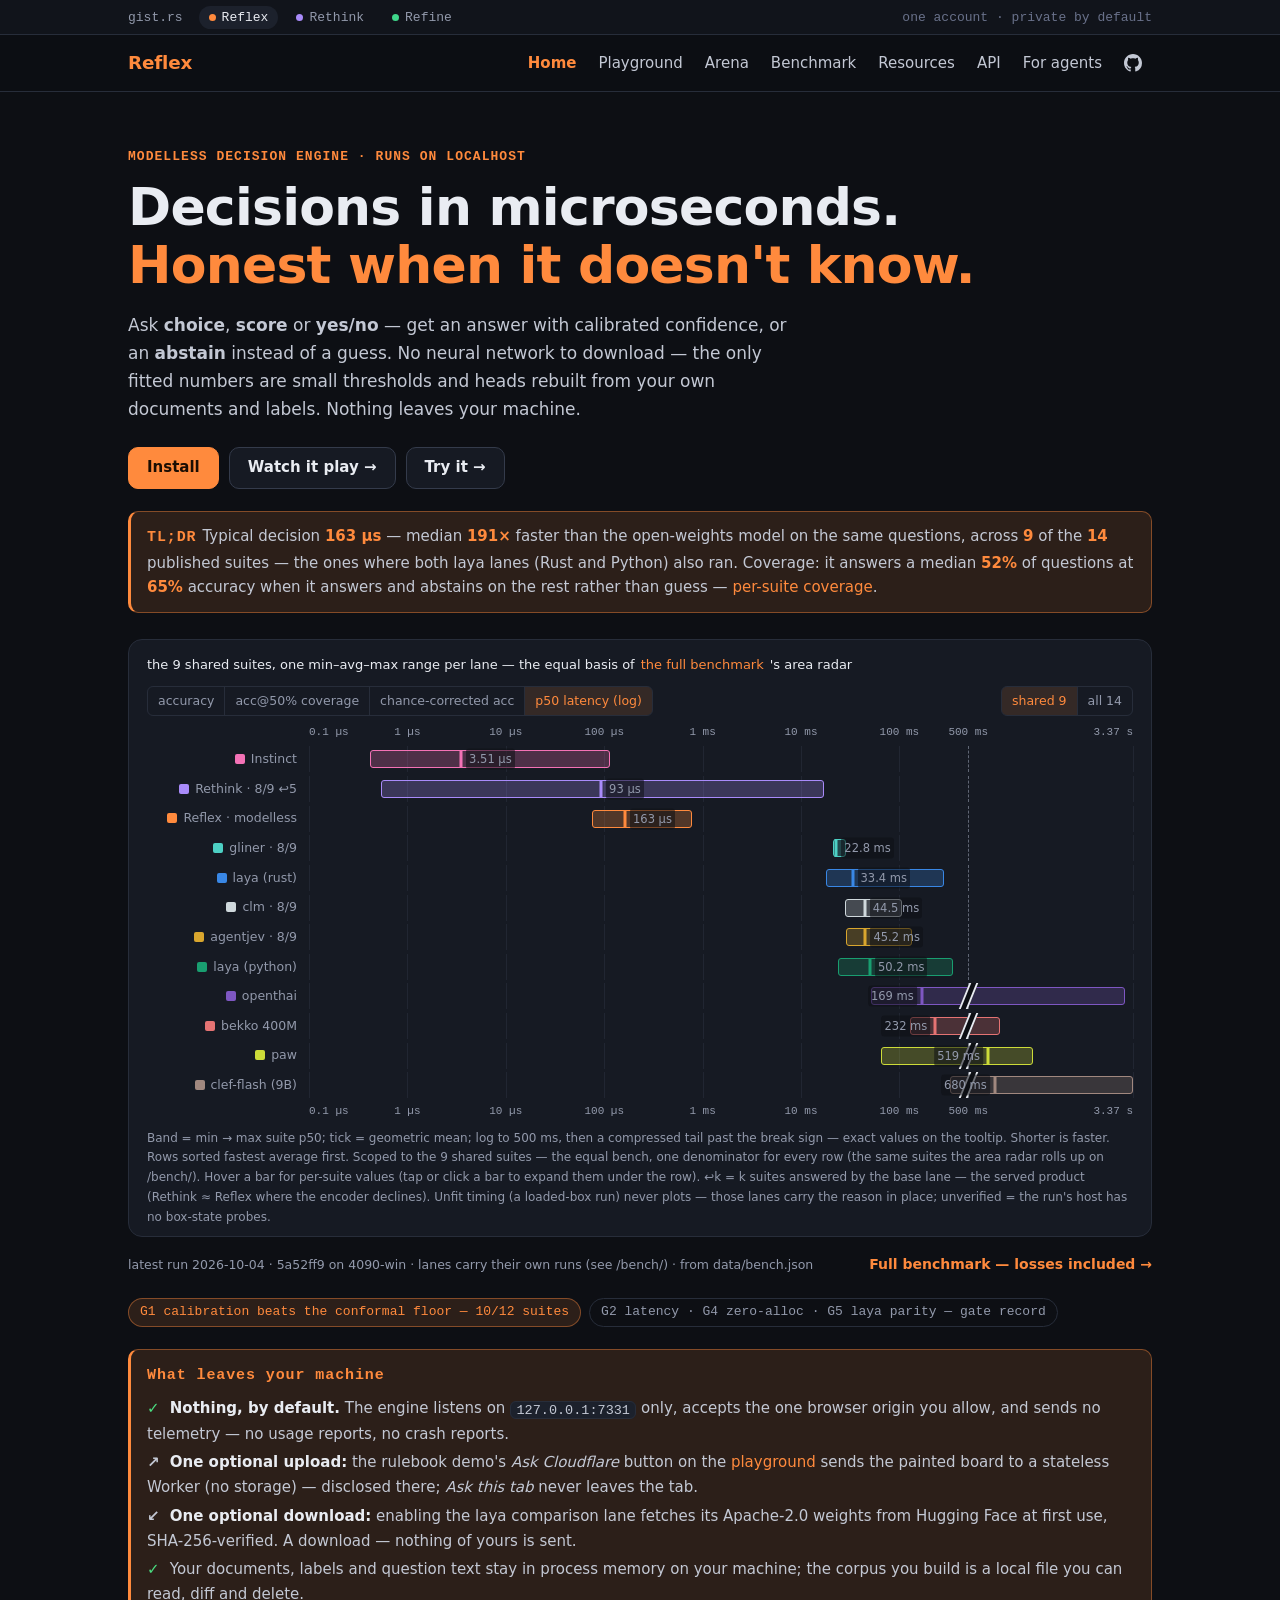
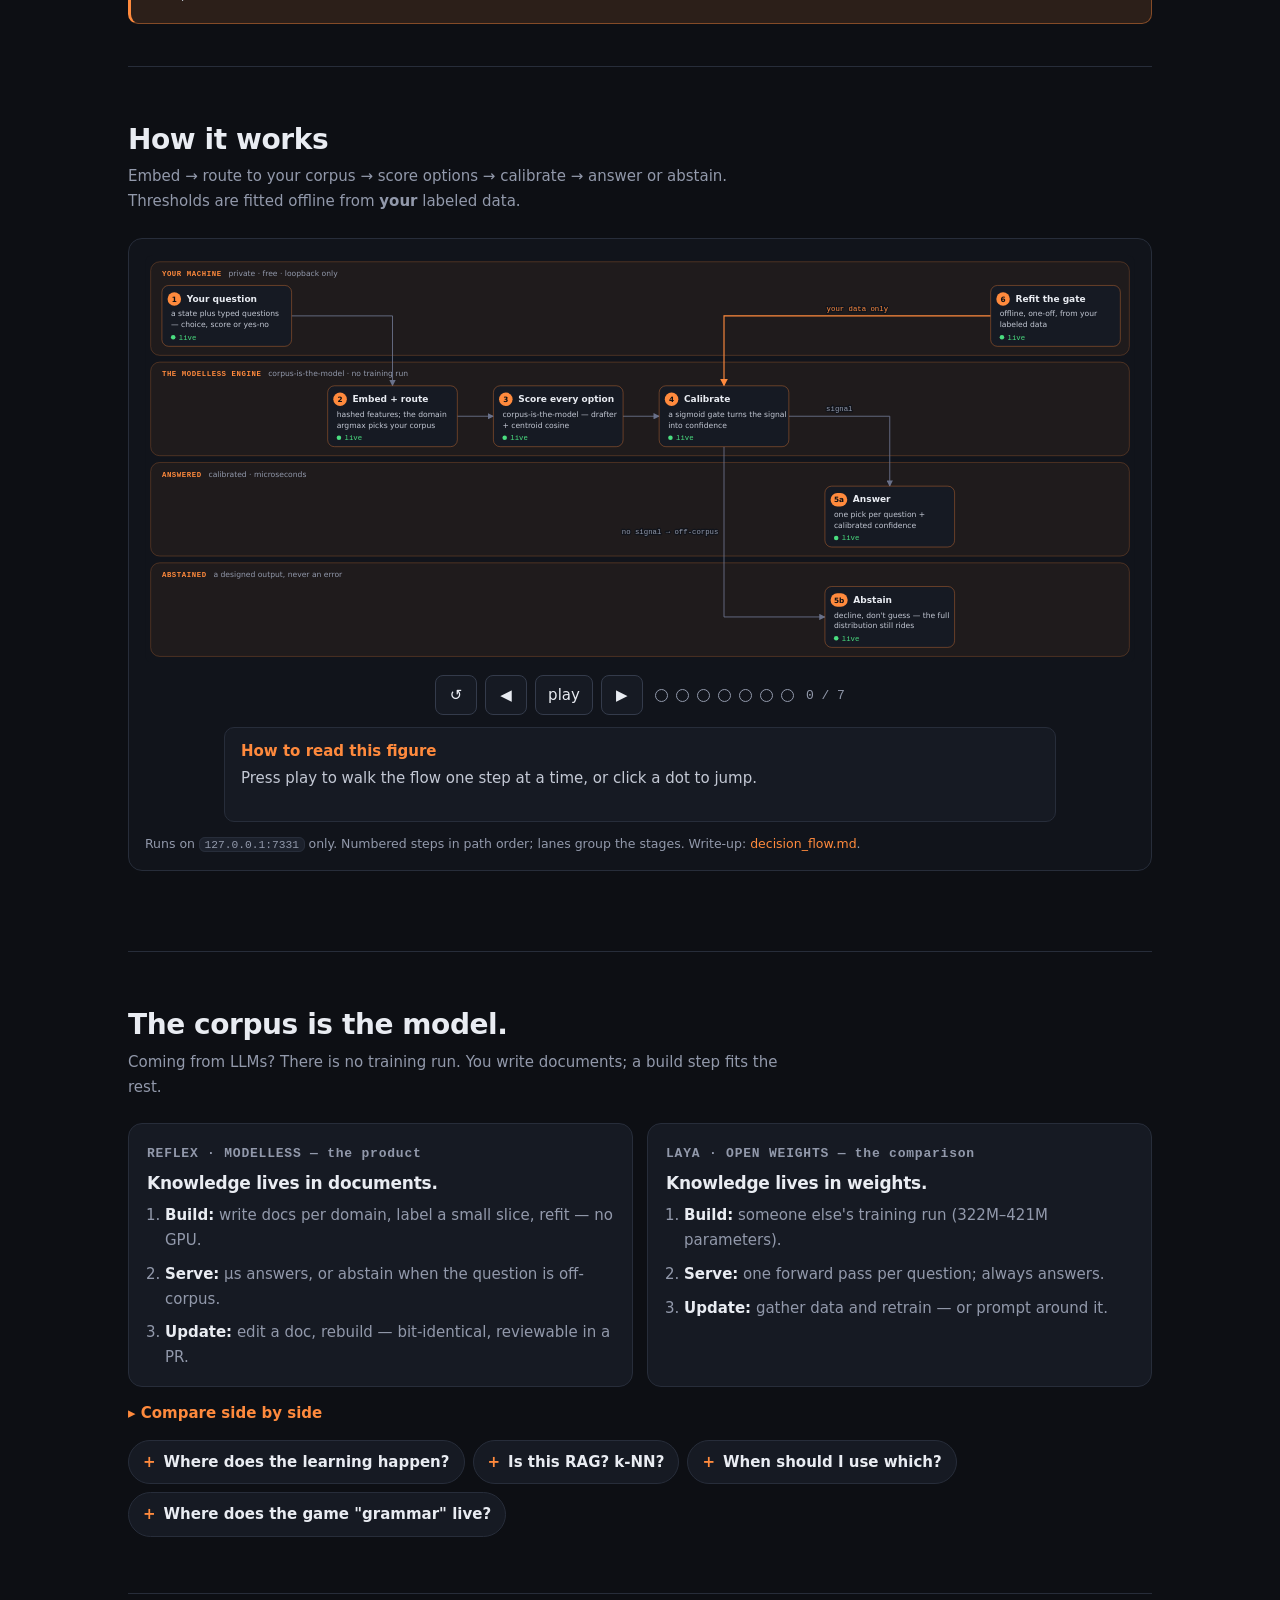
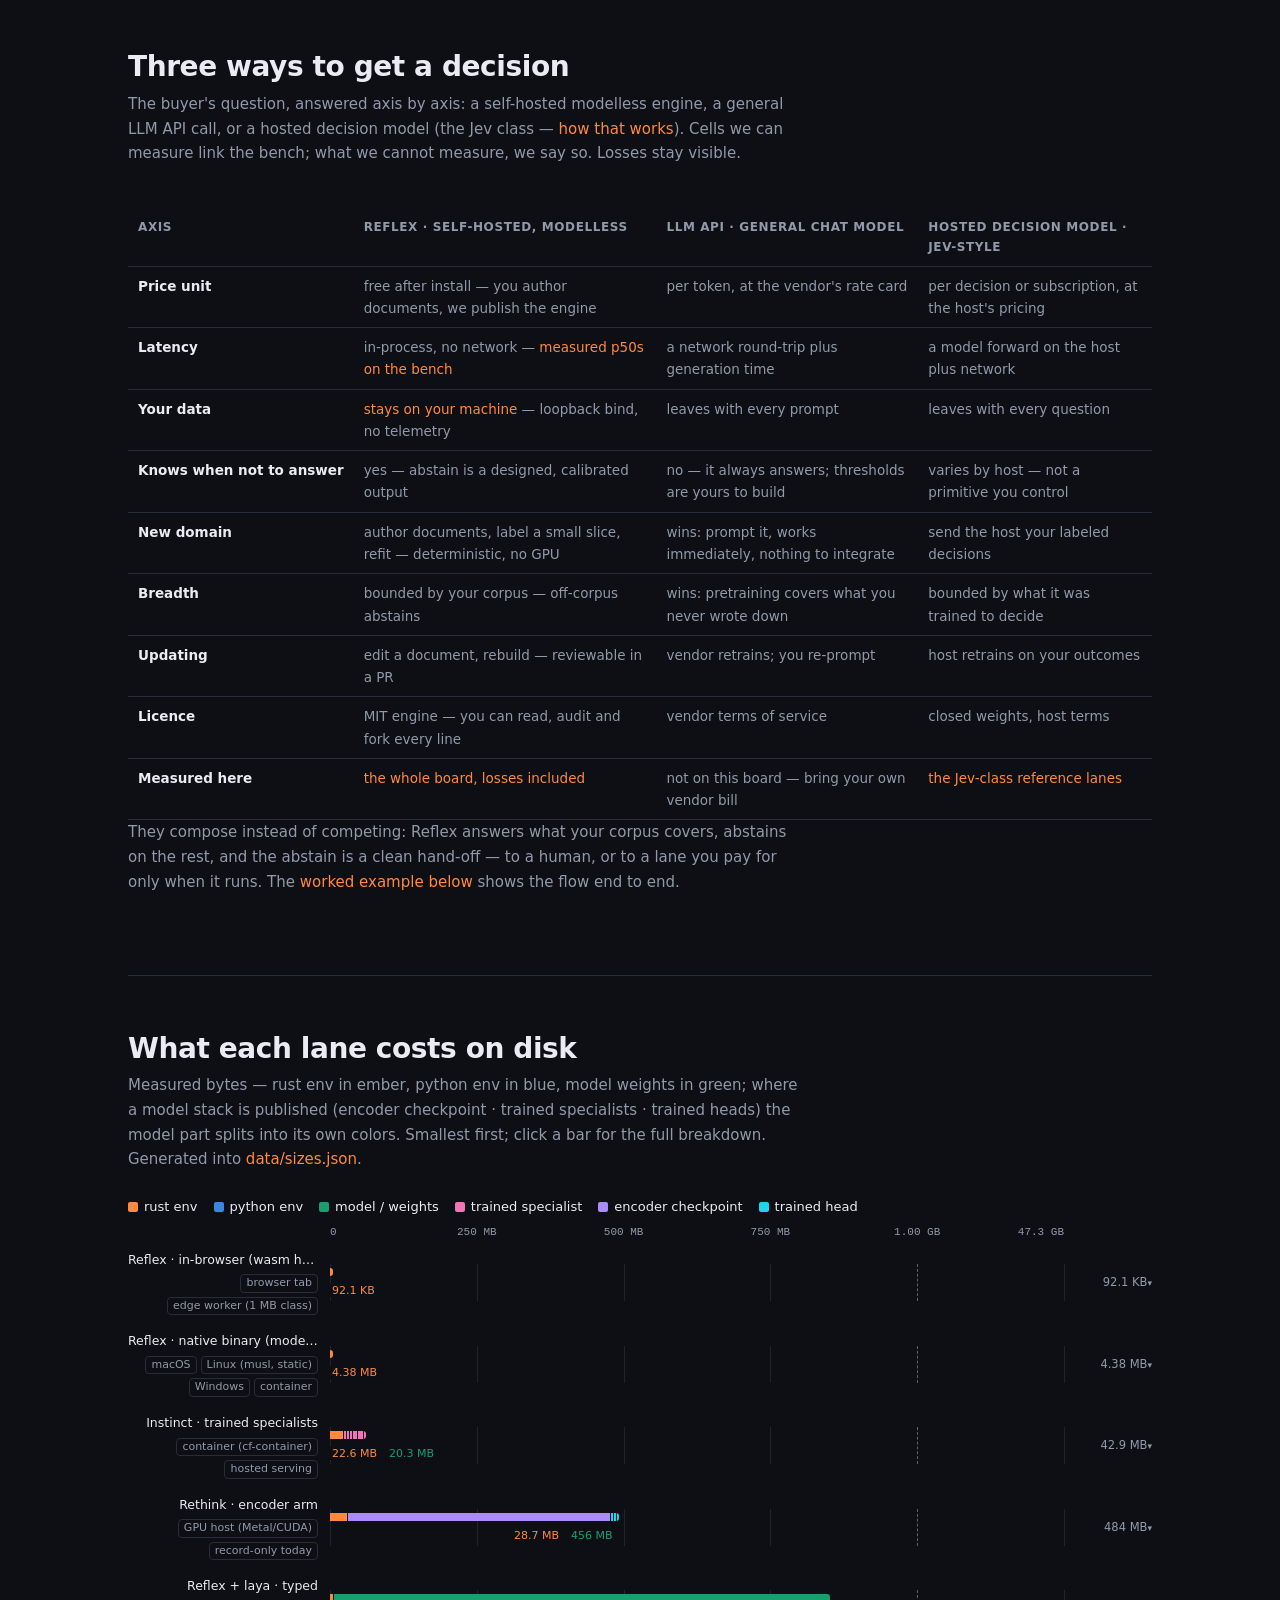
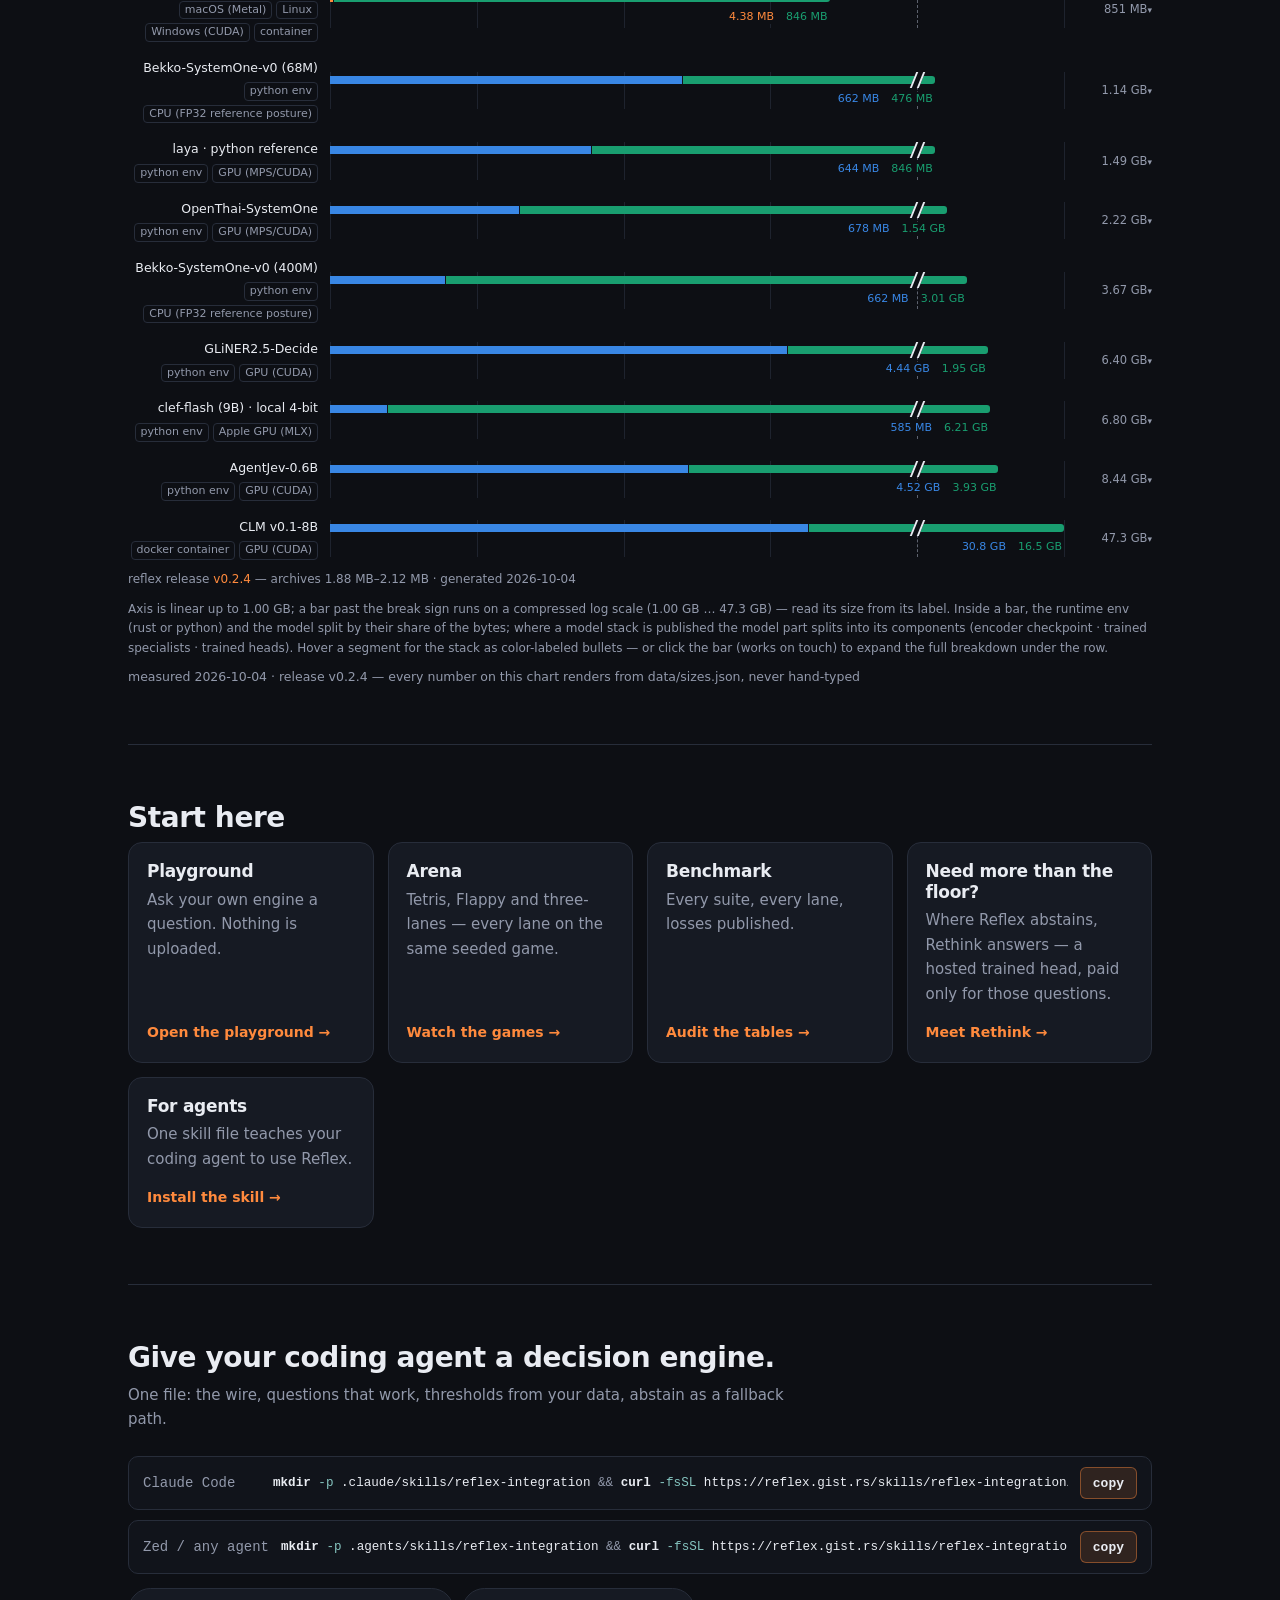
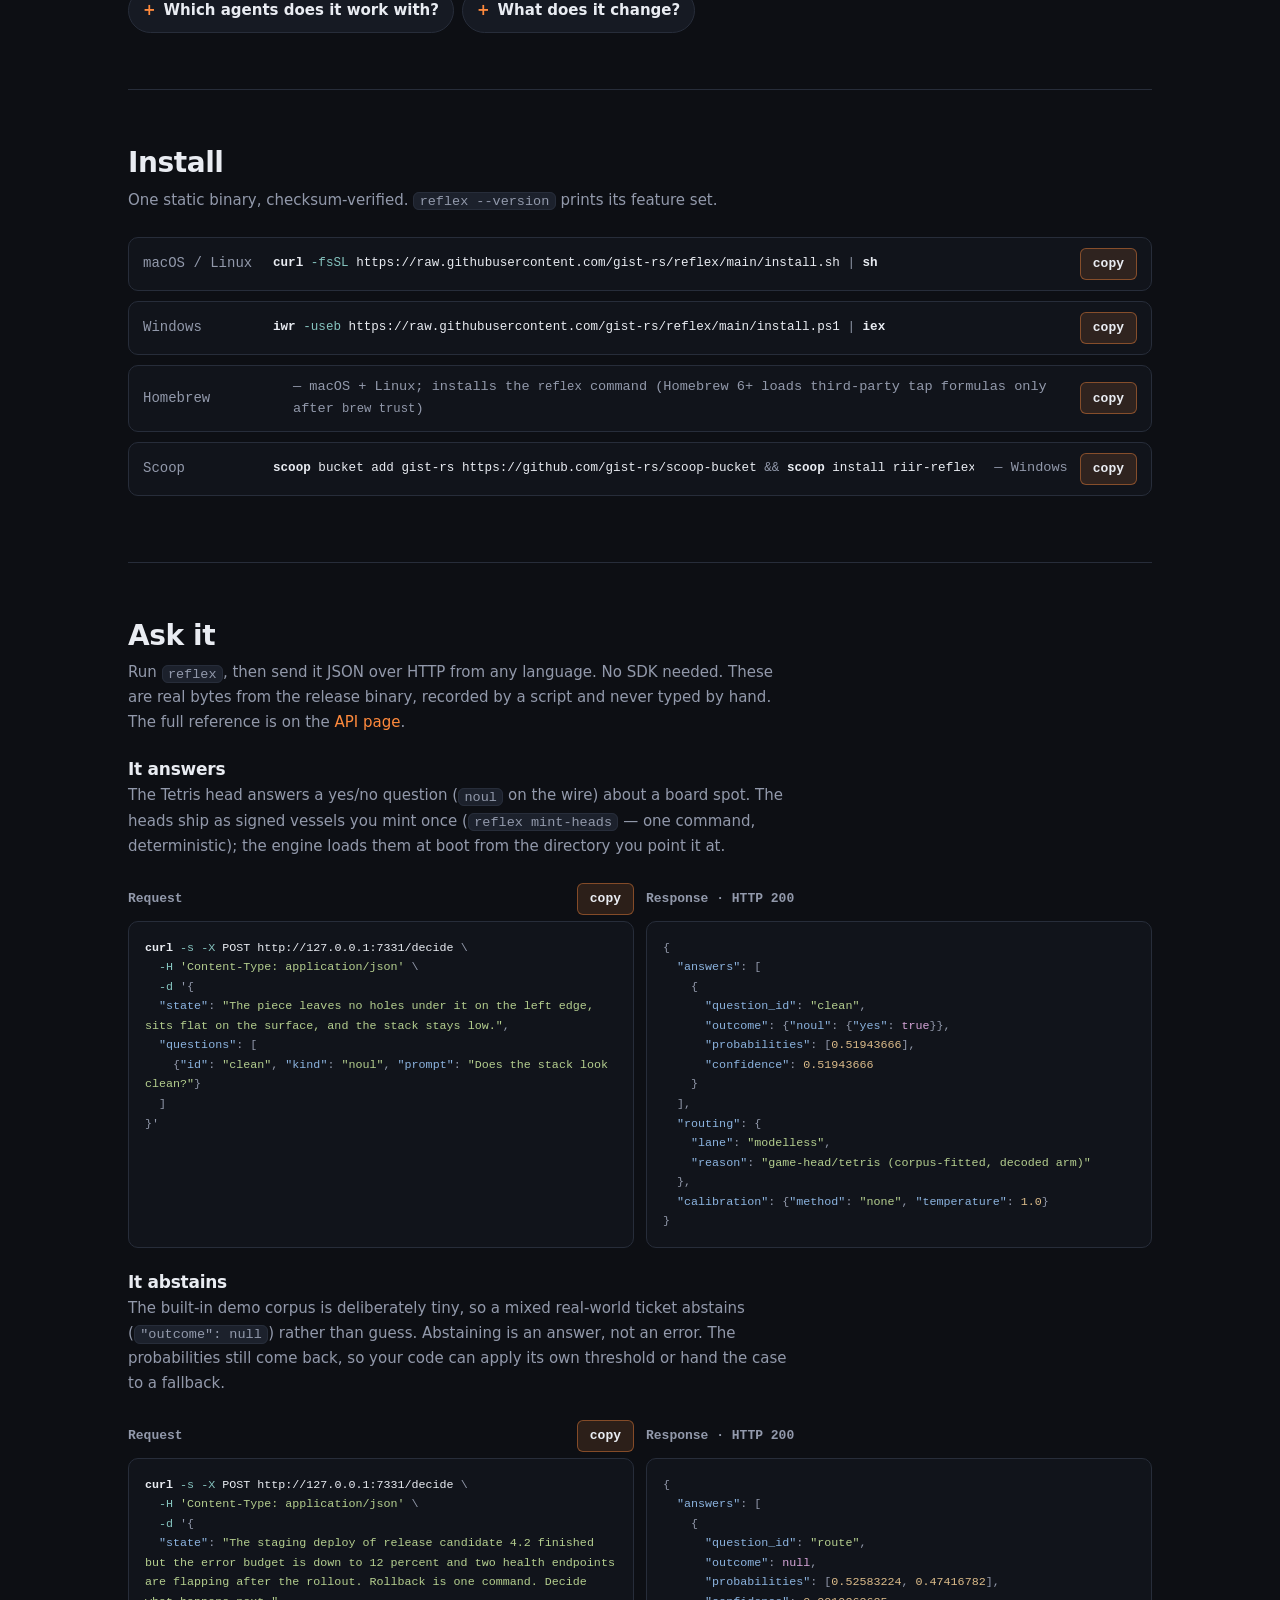
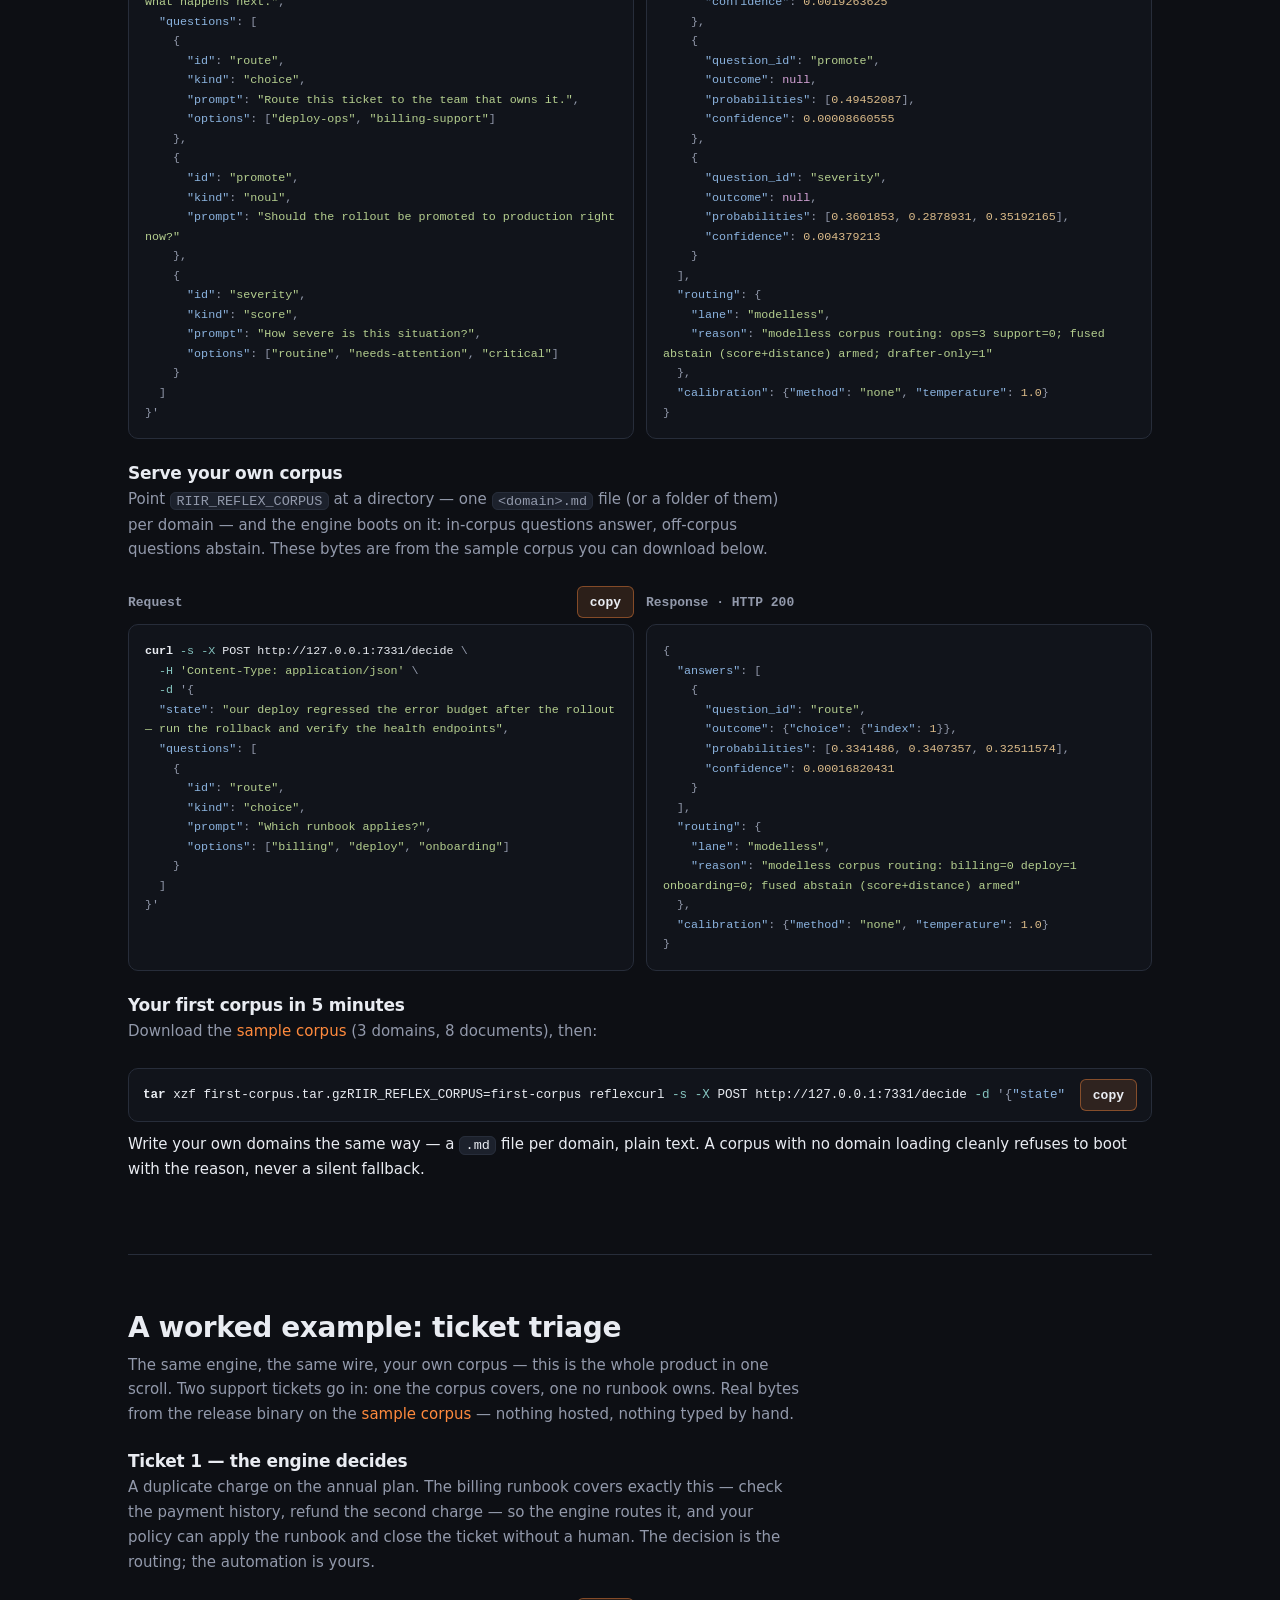
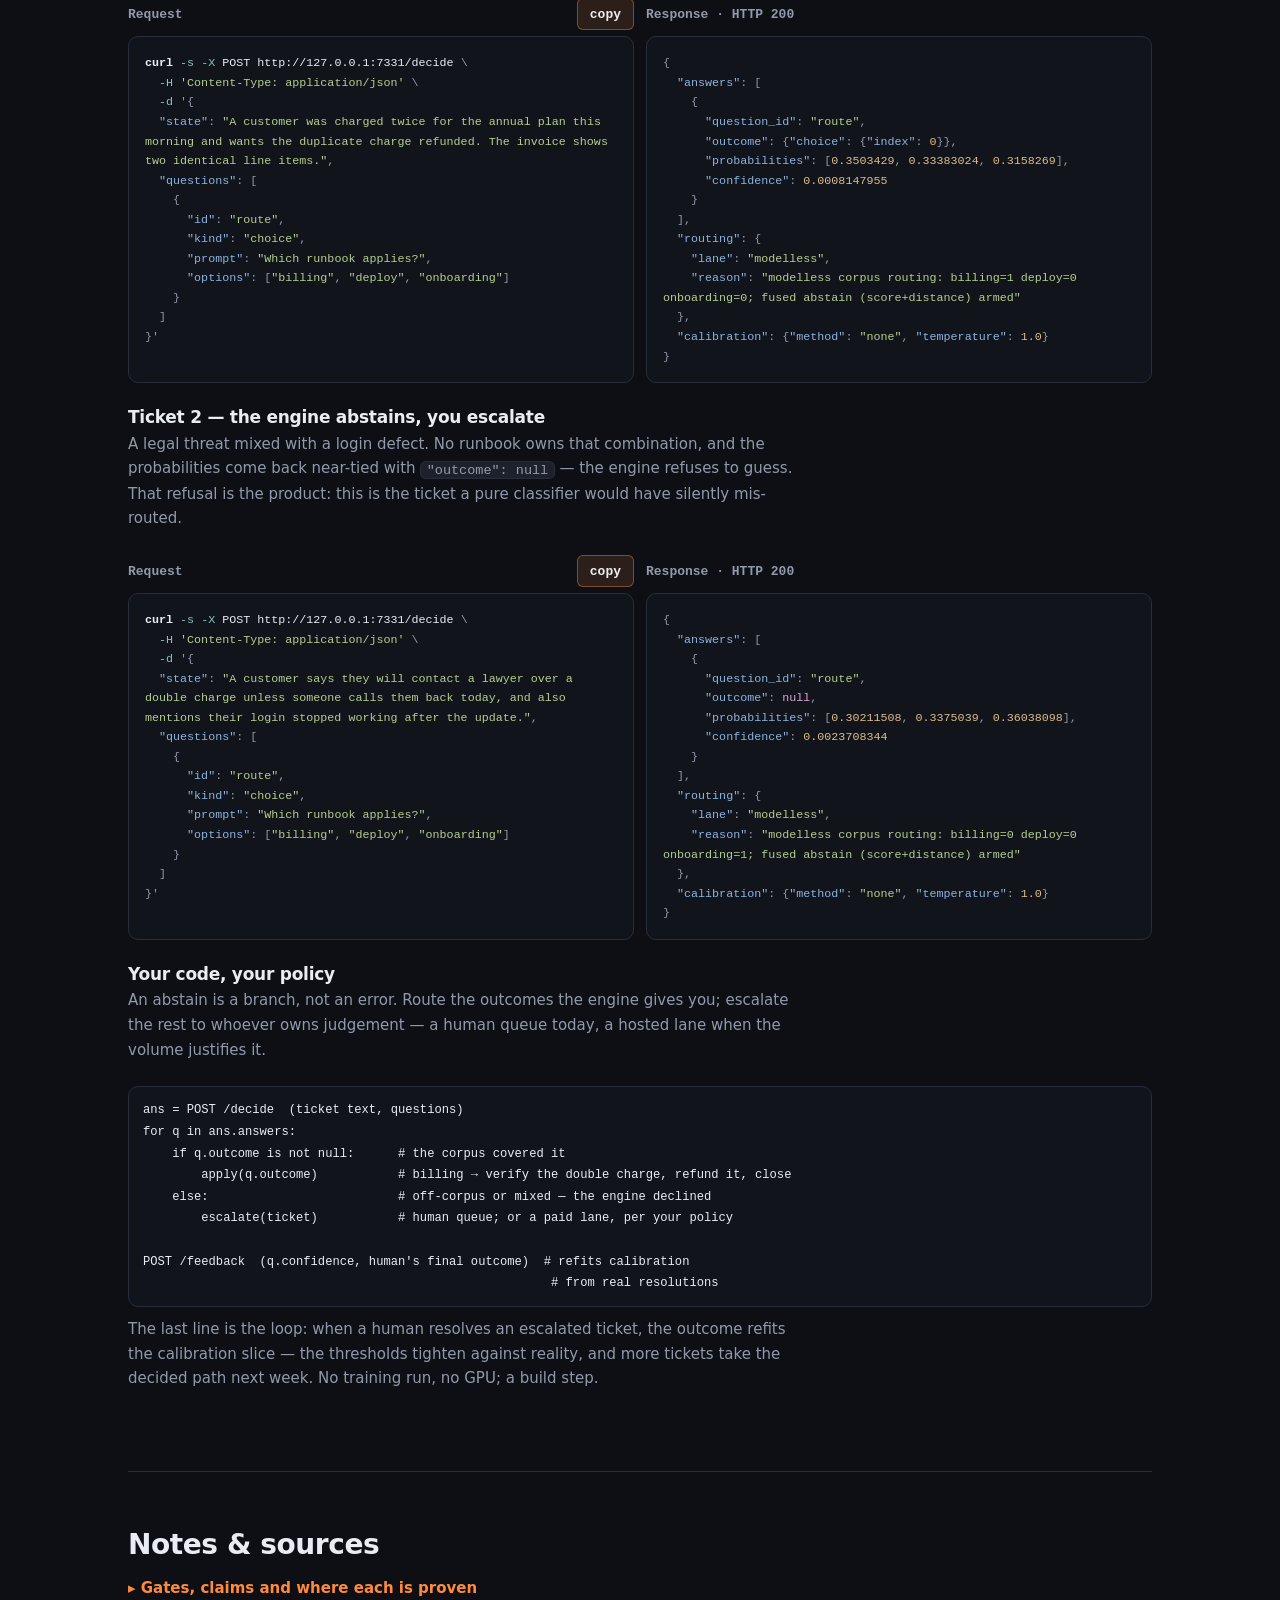
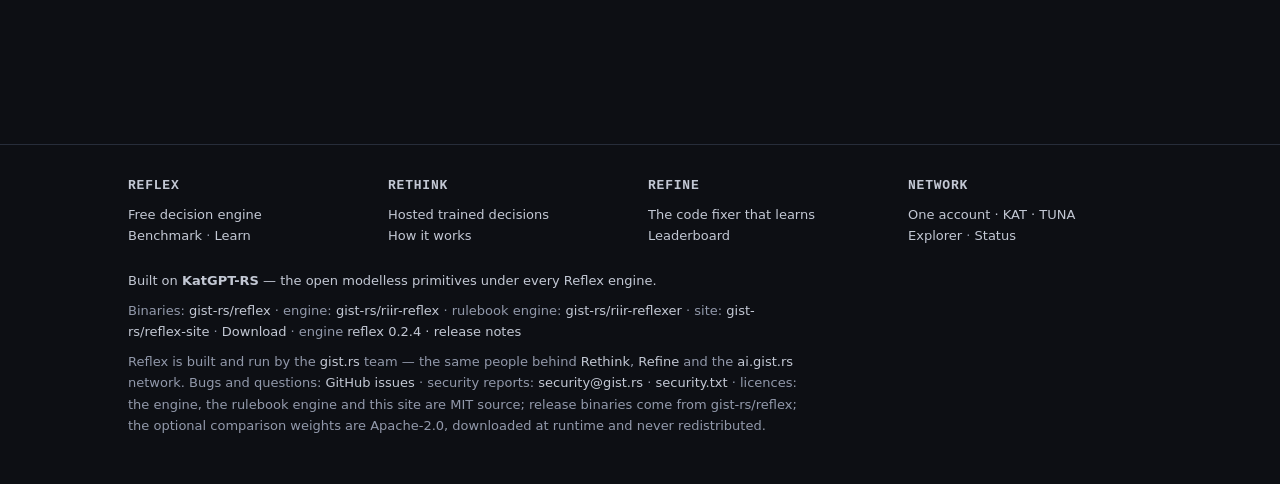
==== index.html @ 30bc16de "fix: drop the Network link from the family bar on every page (umbrella-only per design guide 3)" ====
<!doctype html>
<html lang="en" data-product="reflex">
<head>
  <meta charset="utf-8">
  <meta name="viewport" content="width=device-width, initial-scale=1">
  <title>Reflex — a modelless decision engine for your machine</title>
  <meta name="description" content="Typed decisions (choice / score / yes-no) in microseconds, with calibrated confidence and a real abstain. No neural network; thresholds fitted from your labeled data; nothing leaves your machine.">
  <link rel="stylesheet" href="/assets/family.css">
  <link rel="stylesheet" href="/assets/style.css">
</head>
<body>

<nav class="gf-bar" aria-label="gist.rs family"><div class="wrap">
  <a class="gf-home" href="https://ai.gist.rs/">gist.rs</a>
  <a class="gf-p gf-reflex"  href="https://reflex.gist.rs/" aria-current="page">Reflex</a>
  <a class="gf-p gf-rethink" href="https://rethink.gist.rs/">Rethink</a>
  <a class="gf-p gf-refine"  href="https://refine.gist.rs/">Refine</a>
  <span class="gf-tag">one account · private by default</span>
</div></nav>

<header class="site gf-head">
  <div class="wrap">
    <a class="gf-brand" href="/"><b>Reflex</b></a>
    <nav class="gf-nav" aria-label="Reflex">
      <a href="/" aria-current="page">Home</a>
      <a href="/playground/">Playground</a>
      <a href="/arena/">Arena</a>
      <a href="/bench/">Benchmark</a>
      <a href="/resources/">Resources</a>
      <a href="/docs/api/">API</a>
      <a href="/#skill">For agents</a>
      <a class="gh" href="https://github.com/gist-rs/riir-reflex" aria-label="Reflex on GitHub" title="github.com/gist-rs/riir-reflex"><svg viewBox="0 0 16 16" width="18" height="18" fill="currentColor" aria-hidden="true" focusable="false"><path d="M8 0C3.58 0 0 3.58 0 8c0 3.54 2.29 6.53 5.47 7.59.4.07.55-.17.55-.38 0-.19-.01-.82-.01-1.49-2.01.37-2.53-.49-2.69-.94-.09-.23-.48-.94-.82-1.13-.28-.15-.68-.52-.01-.53.63-.01 1.08.58 1.23.82.72 1.21 1.87.87 2.33.66.07-.52.28-.87.51-1.07-1.78-.2-3.64-.89-3.64-3.95 0-.87.31-1.59.82-2.15-.08-.2-.36-1.02.08-2.12 0 0 .67-.21 2.2.82.64-.18 1.32-.27 2-.27s1.36.09 2 .27c1.53-1.04 2.2-.82 2.2-.82.44 1.1.16 1.92.08 2.12.51.56.82 1.27.82 2.15 0 3.07-1.87 3.75-3.65 3.95.29.25.54.73.54 1.48 0 1.07-.01 1.93-.01 2.2 0 .21.15.46.55.38A8.01 8.01 0 0 0 16 8c0-4.42-3.58-8-8-8z"/></svg></a>
    </nav>
  </div>
</header>

<div class="wrap">

  <div class="hero">
    <p class="kicker">Modelless decision engine · runs on localhost</p>
    <h1>Decisions in microseconds.<br><em>Honest when it doesn't know.</em></h1>
    <p class="lead">
      Ask <strong>choice</strong>, <strong>score</strong> or <strong>yes/no</strong> — get an answer with
      calibrated confidence, or an <strong>abstain</strong> instead of a guess. No neural network to download — the only
      fitted numbers are small thresholds and heads rebuilt from your own documents and labels. Nothing leaves your machine.
    </p>

    <div class="cta-row">
      <a class="btn primary" href="#install">Install</a>
      <a class="btn" href="/arena/">Watch it play →</a>
      <a class="btn" href="/playground/">Try it →</a>
    </div>

    <div class="tldr" id="tldr">
      <b>TL;DR</b><span class="tldr-body" id="tldr-body">loading the measured numbers from <a href="/data/bench.json">data/bench.json</a>…</span>
    </div>

    <div id="bench-summary" aria-label="every published suite, averaged per lane">
      <p class="sub" style="margin:4px 0 8px">loading the averaged numbers from <code>data/bench.json</code>…</p>
    </div>
    <div class="after-chart">
      <p class="prov" id="home-prov" hidden></p>
      <a href="/bench/">Full benchmark — losses included →</a>
    </div>
    <div class="badges" id="gate-badges">
      <a class="badge" id="g1-badge" href="/bench/" hidden></a>
      <a class="badge muted" href="#notes">G2 latency · G4 zero-alloc · G5 laya parity — gate record</a>
    </div>

    <div class="tldr" id="privacy">
      <b>What leaves your machine</b>
      <ul>
        <li class="ok"><i>✓</i> <b>Nothing, by default.</b> The engine listens on <code>127.0.0.1:7331</code> only,
          accepts the one browser origin you allow, and sends no telemetry — no usage reports, no crash reports.</li>
        <li><i>↗</i> <b>One optional upload:</b> the rulebook demo's <em>Ask Cloudflare</em> button on the
          <a href="/playground/">playground</a> sends the painted board to a stateless Worker (no storage) —
          disclosed there; <em>Ask this tab</em> never leaves the tab.</li>
        <li><i>↙</i> <b>One optional download:</b> enabling the laya comparison lane fetches its Apache-2.0 weights
          from Hugging Face at first use, SHA-256-verified. A download — nothing of yours is sent.</li>
        <li class="ok"><i>✓</i> Your documents, labels and question text stay in process memory on your machine;
          the corpus you build is a local file you can read, diff and delete.</li>
      </ul>
    </div>
  </div>

  <section id="flow">
    <h2><a class="hlink" href="#flow">How it works</a></h2>
    <p class="sub">Embed → route to your corpus → score options → calibrate → answer or abstain.
      Thresholds are fitted offline from <strong>your</strong> labeled data.</p>
    <figure class="figure scrolls" data-walk="/assets/decision_flow.svg">
      <picture>
        <source media="(max-width: 720px)" srcset="/assets/decision_flow_m.svg" type="image/svg+xml" width="340" height="1064">
        <img style="--minw:1043px" src="/assets/decision_flow.svg" width="1756" height="724"
          alt="The Reflex decision flow, numbered along the path in four lanes. 1 your question — a state plus typed questions (choice, score or yes-no) on your machine. 2 embed and route: hashed features, the domain argmax picks your corpus. 3 score every option — corpus-is-the-model. 4 calibrate: a sigmoid gate turns the signal into confidence. If there is signal, 5a answers with one pick per question plus calibrated confidence; if not, 5b abstains — declines rather than guesses, the full distribution still riding. 6 loops back to the calibrator: thresholds refitted offline, one-off, from your own labeled data."
          loading="lazy">
      </picture>
      <figcaption>Runs on <code>127.0.0.1:7331</code> only. Numbered steps in path order;
        lanes group the stages. Write-up:
        <a href="https://github.com/gist-rs/riir-reflex/blob/HEAD/.docs/03_decision_flow/decision_flow.md">decision_flow.md</a>.</figcaption>
    </figure>
    <!-- gfflow:walk decision_flow.svg -->
<details class="gf-walk-static" data-walk-static="decision_flow.svg"><summary>Step by step: what goes in and what comes out</summary>
<ol class="gf-walk-list">
<li><p class="gf-walk-h"><b>1 · You ask</b></p><p>Your app sends a state plus typed questions over loopback — choice, score or yes-no. Nothing leaves your machine.</p><p class="gf-walk-io">IN · POST /decide</p><pre class="gf-code">{
  &quot;state&quot;: &quot;The piece leaves no holes under it on the left edge, sits flat on the surface, and the stack stays low.&quot;,
  &quot;questions&quot;: [
    {
      &quot;id&quot;: &quot;clean&quot;,
      &quot;kind&quot;: &quot;noul&quot;,
      &quot;prompt&quot;: &quot;Does the stack look clean?&quot;
    }
  ]
}</pre><p class="gf-walk-from">captured from the reflex 0.2.4 release binary, 2026-10-03 · POST /decide (answered request)</p></li>
<li><p class="gf-walk-h"><b>2 · Embed and route</b></p><p>The state is hashed into features and the domain argmax picks your corpus — the corpus IS the model here; no neural weights, no AI service.</p></li>
<li><p class="gf-walk-h"><b>3 · Score every option</b></p><p>Each option is scored against the corpus: the drafter&#x27;s compressed-length delta blended with the query&#x27;s cosine to the option&#x27;s corpus centroid — the cosine is the signal that ranks.</p></li>
<li><p class="gf-walk-h"><b>4 · Calibrate</b></p><p>A sigmoid gate turns the signal into confidence. The calibrator starts bit-identical to the raw readout and refits only from outcome evidence you supply — offline, one-off, yours.</p></li>
<li><p class="gf-walk-h"><b>5a · Signal — the answer</b></p><p>With signal, one pick per question goes back with calibrated confidence and the full distribution riding beside it. This game-head question is one the engine is sure on.</p><p class="gf-walk-io">IN · POST /decide</p><pre class="gf-code">{
  &quot;state&quot;: &quot;The piece leaves no holes under it on the left edge, sits flat on the surface, and the stack stays low.&quot;,
  &quot;questions&quot;: [
    {
      &quot;id&quot;: &quot;clean&quot;,
      &quot;kind&quot;: &quot;noul&quot;,
      &quot;prompt&quot;: &quot;Does the stack look clean?&quot;
    }
  ]
}</pre><p class="gf-walk-from">captured from the reflex 0.2.4 release binary, 2026-10-03 · POST /decide (answered request)</p><p class="gf-walk-io">OUT · sure: outcome yes</p><pre class="gf-code">{
  &quot;answers&quot;: [
    {
      &quot;question_id&quot;: &quot;clean&quot;,
      &quot;outcome&quot;: {
        &quot;noul&quot;: {
          &quot;yes&quot;: true
        }
      },
      &quot;probabilities&quot;: [0.51943666],
      &quot;confidence&quot;: 0.51943666
    }
  ],
  &quot;routing&quot;: {
    &quot;lane&quot;: &quot;modelless&quot;,
    &quot;reason&quot;: &quot;game-head/tetris (corpus-fitted, decoded arm)&quot;
  },
  &quot;calibration&quot;: {
    &quot;method&quot;: &quot;none&quot;,
    &quot;temperature&quot;: 1.0
  }
}</pre><p class="gf-walk-from">captured from the reflex 0.2.4 release binary, 2026-10-03 · POST /decide (answered response)</p></li>
<li><p class="gf-walk-h"><b>5b · No signal — the honest abstain</b></p><p>Off-corpus or low confidence yields outcome null: the engine declines instead of guessing, and the full distribution still rides for risk-coverage analysis. This kitchen question is nowhere near the corpus — the distance gate catches it.</p><p class="gf-walk-io">IN · POST /decide · off-corpus</p><pre class="gf-code">{
  &quot;state&quot;: &quot;My sourdough starter stopped rising after I moved it to a colder kitchen.&quot;,
  &quot;questions&quot;: [
    {
      &quot;id&quot;: &quot;route&quot;,
      &quot;kind&quot;: &quot;choice&quot;,
      &quot;prompt&quot;: &quot;Route this ticket to the team that owns it.&quot;,
      &quot;options&quot;: [
        &quot;deploy-ops&quot;,
        &quot;billing-support&quot;
      ]
    }
  ]
}</pre><p class="gf-walk-from">captured from the reflex 0.2.4 release binary, 2026-10-03 · POST /decide (off_corpus request)</p><p class="gf-walk-io">OUT · not sure: outcome null</p><pre class="gf-code">{
  &quot;answers&quot;: [
    {
      &quot;question_id&quot;: &quot;route&quot;,
      &quot;outcome&quot;: null,
      &quot;probabilities&quot;: [0.52577484, 0.47422513],
      &quot;confidence&quot;: 0.0019177794
    }
  ],
  &quot;routing&quot;: {
    &quot;lane&quot;: &quot;modelless&quot;,
    &quot;reason&quot;: &quot;modelless corpus routing: ops=0 support=1; fused abstain (score+distance) armed&quot;
  },
  &quot;calibration&quot;: {
    &quot;method&quot;: &quot;none&quot;,
    &quot;temperature&quot;: 1.0
  }
}</pre><p class="gf-walk-from">captured from the reflex 0.2.4 release binary, 2026-10-03 · POST /decide (off_corpus response)</p></li>
<li><p class="gf-walk-h"><b>6 · Refit from your data</b></p><p>Thresholds are fitted offline from labeled outcomes — never telemetry. The feedback wire is where outcome labels come back: report whether a past answer was right, and the engine recalibrates once it has enough reports.</p><p class="gf-walk-io">IN · POST /feedback · an outcome label</p><pre class="gf-code">{
  &quot;p&quot;: 0.51943666,
  &quot;outcome&quot;: true
}</pre><p class="gf-walk-from">captured from the reflex 0.2.4 release binary, 2026-10-03 · POST /feedback (feedback request)</p><p class="gf-walk-io">OUT · not enough reports yet — no refit</p><pre class="gf-code">{
  &quot;refit&quot;: false
}</pre><p class="gf-walk-from">captured from the reflex 0.2.4 release binary, 2026-10-03 · POST /feedback (feedback response)</p></li>
</ol>
</details>
<!-- /gfflow:walk -->
  </section>

  <section id="twolanes">
    <h2><a class="hlink" href="#twolanes">The corpus is the model.</a></h2>
    <p class="sub">Coming from LLMs? There is no training run. You write documents; a build step fits the rest.</p>

    <div class="teaser">
      <div class="cell">
        <span class="lbl">REFLEX · MODELLESS — the product</span>
        <h3>Knowledge lives in documents.</h3>
        <ol>
          <li><b>Build:</b> write docs per domain, label a small slice, refit — no GPU.</li>
          <li><b>Serve:</b> µs answers, or abstain when the question is off-corpus.</li>
          <li><b>Update:</b> edit a doc, rebuild — bit-identical, reviewable in a PR.</li>
        </ol>
      </div>
      <div class="cell">
        <span class="lbl">LAYA · OPEN WEIGHTS — the comparison</span>
        <h3>Knowledge lives in weights.</h3>
        <ol>
          <li><b>Build:</b> someone else's training run (322M–421M parameters).</li>
          <li><b>Serve:</b> one forward pass per question; always answers.</li>
          <li><b>Update:</b> gather data and retrain — or prompt around it.</li>
        </ol>
      </div>
    </div>

    <details class="more">
      <summary>Compare side by side</summary>
      <div class="diffs">
        <table>
          <thead>
            <tr><th>axis</th><th>Reflex · modelless</th><th>laya · open weights</th></tr>
          </thead>
          <tbody>
            <tr><td>Where knowledge lives</td><td>documents you can read, diff, review (any fitted heads are rebuilt from them)</td><td>322M–421M weights nobody reads</td></tr>
            <tr><td>New domain</td><td>author docs + refit from a labeled slice (a build step)</td><td>zero-shot from the base — or train a new specialist checkpoint</td></tr>
            <tr><td>Updating</td><td>edit a document and rebuild — deterministic</td><td>gather data, retrain — or prompt around it</td></tr>
            <tr><td>Abstain</td><td>a designed output: distance gate + calibrated confidence</td><td>not a primitive — it always answers; thresholding is the caller's job</td></tr>
            <tr><td>Calibration</td><td>Platt-style 2-parameter refit, audited (G1)</td><td>raw head probabilities</td></tr>
            <tr><td>Determinism</td><td>gated — cross-host bit-identity enforced at publish</td><td>repeat runs have matched — reproduced, not claimed</td></tr>
            <tr><td>Breadth</td><td>bounded by the corpus</td><td>pretraining carries zero-shot breadth</td></tr>
            <tr><td>Off-corpus</td><td>abstains, distribution still attached</td><td>answers anyway</td></tr>
            <tr><td>Deploy footprint</td><td>KB–MB of corpus text</td><td>GB-scale weights, downloaded at runtime (<a href="#sizes">measured below</a>)</td></tr>
          </tbody>
        </table>
      </div>
    </details>

    <div class="faqs">
      <details class="faq">
        <summary>Where does the learning happen?</summary>
        <p>In small, deterministic, replayable fits — not a training run. Confidence calibration is a
        2-parameter Platt-style solve; the two abstain thresholds are percentiles of your calibration
        slice; optional per-label linear heads are fitted at build time by a short fixed-order SGD. All
        replay bit-identically. A <code>/feedback</code> endpoint can refit calibration from outcomes.</p>
      </details>
      <details class="faq">
        <summary>Is this RAG? k-NN?</summary>
        <p>Closest cousins: nearest-centroid routing and retrieval-flavored scoring. The twist is the
        scorer — an LZ4 drafter treats the corpus as a compression dictionary, so "how many bytes does
        this option add" is a predictability signal with no learned parameters. The cosine term does
        most of the ranking.</p>
      </details>
      <details class="faq">
        <summary>When should I use which?</summary>
        <p>Modelless fits a typed answer space in a domain you can describe — routing, triage,
        workflow decisions. Trained models win on broad knowledge you can't author. They compose: an
        abstain is a signal to escalate to a model only when it's worth it.</p>
      </details>
      <details class="faq">
        <summary>Where does the game "grammar" live?</summary>
        <p>The arena's game heads write state and options as closed-grammar sentences so every answer
        decodes back to exact features. That is a convention of the game lanes, not the engine — text
        domains just use their documents.</p>
      </details>
    </div>
  </section>

  <section id="compare">
    <h2><a class="hlink" href="#compare">Three ways to get a decision</a></h2>
    <p class="sub">The buyer's question, answered axis by axis: a self-hosted modelless engine, a general
      LLM API call, or a hosted decision model (the Jev class — <a href="/resources/#learn">how that works</a>).
      Cells we can measure link the bench; what we cannot measure, we say so. Losses stay visible.</p>
    <div class="diffs">
      <table>
        <thead>
          <tr><th>axis</th><th>Reflex · self-hosted, modelless</th><th>LLM API · general chat model</th><th>Hosted decision model · Jev-style</th></tr>
        </thead>
        <tbody>
          <tr><td>Price unit</td><td>free after install — you author documents, we publish the engine</td><td>per token, at the vendor's rate card</td><td>per decision or subscription, at the host's pricing</td></tr>
          <tr><td>Latency</td><td>in-process, no network — <a href="/bench/?lane=modelless">measured p50s on the bench</a></td><td>a network round-trip plus generation time</td><td>a model forward on the host plus network</td></tr>
          <tr><td>Your data</td><td><a href="#privacy">stays on your machine</a> — loopback bind, no telemetry</td><td>leaves with every prompt</td><td>leaves with every question</td></tr>
          <tr><td>Knows when not to answer</td><td>yes — abstain is a designed, calibrated output</td><td>no — it always answers; thresholds are yours to build</td><td>varies by host — not a primitive you control</td></tr>
          <tr><td>New domain</td><td>author documents, label a small slice, refit — deterministic, no GPU</td><td>wins: prompt it, works immediately, nothing to integrate</td><td>send the host your labeled decisions</td></tr>
          <tr><td>Breadth</td><td>bounded by your corpus — off-corpus abstains</td><td>wins: pretraining covers what you never wrote down</td><td>bounded by what it was trained to decide</td></tr>
          <tr><td>Updating</td><td>edit a document, rebuild — reviewable in a PR</td><td>vendor retrains; you re-prompt</td><td>host retrains on your outcomes</td></tr>
          <tr><td>Licence</td><td>MIT engine — you can read, audit and fork every line</td><td>vendor terms of service</td><td>closed weights, host terms</td></tr>
          <tr><td>Measured here</td><td><a href="/bench/">the whole board, losses included</a></td><td>not on this board — bring your own vendor bill</td><td><a href="/bench/?lane=agentjev@4090-win">the Jev-class reference lanes</a></td></tr>
        </tbody>
      </table>
    </div>
    <p class="sub">They compose instead of competing: Reflex answers what your corpus covers, abstains on the rest,
      and the abstain is a clean hand-off — to a human, or to a lane you pay for only when it runs.
      The <a href="#triage">worked example below</a> shows the flow end to end.</p>
  </section>

  <section id="sizes">
    <h2><a class="hlink" href="#sizes">What each lane costs on disk</a></h2>
    <p class="sub">Measured bytes — rust env in ember, python env in blue, model weights in green; where a model stack is published (encoder checkpoint · trained specialists · trained heads) the model part splits into its own colors. Smallest first; click a bar for the full breakdown. Generated into
      <a href="/data/sizes.json">data/sizes.json</a>.</p>
    <div id="size-report" aria-label="disk footprint per candidate, smallest first">
      <p class="sub" style="margin:4px 0 8px">loading the measured footprints from <code>data/sizes.json</code>…</p>
    </div>
    <p class="prov" id="sizes-prov" hidden></p>
  </section>

  <section id="explore">
    <h2><a class="hlink" href="#explore">Start here</a></h2>
    <div class="pages">
      <div class="page-card">
        <h3>Playground</h3>
        <p>Ask your own engine a question. Nothing is uploaded.</p>
        <a class="cta" href="/playground/">Open the playground</a>
      </div>
      <div class="page-card">
        <h3>Arena</h3>
        <p>Tetris, Flappy and three-lanes — every lane on the same seeded game.</p>
        <a class="cta" href="/arena/">Watch the games</a>
      </div>
      <div class="page-card">
        <h3>Benchmark</h3>
        <p>Every suite, every lane, losses published.</p>
        <a class="cta" href="/bench/">Audit the tables</a>
      </div>
      <div class="page-card">
        <h3>Need more than the floor?</h3>
        <p>Where Reflex abstains, Rethink answers — a hosted trained head, paid only for those questions.</p>
        <a class="cta" href="https://rethink.gist.rs/">Meet Rethink</a>
      </div>
      <div class="page-card">
        <h3>For agents</h3>
        <p>One skill file teaches your coding agent to use Reflex.</p>
        <a class="cta" href="/#skill">Install the skill</a>
      </div>
    </div>
  </section>

  <section id="skill">
    <h2><a class="hlink" href="#skill">Give your coding agent a decision engine.</a></h2>
    <p class="sub">One file: the wire, questions that work, thresholds from your data, abstain as a fallback path.</p>
    <div class="cmd"><span class="os">Claude Code</span><code>mkdir -p .claude/skills/reflex-integration &amp;&amp; curl -fsSL https://reflex.gist.rs/skills/reflex-integration/SKILL.md -o .claude/skills/reflex-integration/SKILL.md</code><button data-copy="mkdir -p .claude/skills/reflex-integration &amp;&amp; curl -fsSL https://reflex.gist.rs/skills/reflex-integration/SKILL.md -o .claude/skills/reflex-integration/SKILL.md">copy</button></div>
    <div class="cmd"><span class="os">Zed / any agent</span><code>mkdir -p .agents/skills/reflex-integration &amp;&amp; curl -fsSL https://reflex.gist.rs/skills/reflex-integration/SKILL.md -o .agents/skills/reflex-integration/SKILL.md</code><button data-copy="mkdir -p .agents/skills/reflex-integration &amp;&amp; curl -fsSL https://reflex.gist.rs/skills/reflex-integration/SKILL.md -o .agents/skills/reflex-integration/SKILL.md">copy</button></div>
    <div class="faqs">
      <details class="faq">
        <summary>Which agents does it work with?</summary>
        <p>Claude Code reads <code>.claude/skills/</code>; Zed reads <code>.agents/skills/</code>. Any agent
        that takes a markdown instruction file works — it is plain instructions plus exact HTTP calls.</p>
      </details>
      <details class="faq">
        <summary>What does it change?</summary>
        <p>Without it, an agent asked to classify or route reaches for an LLM call. With it, the agent
        starts a local engine, asks typed questions, fits thresholds from your labeled data, handles
        abstain as a fallback — and reports measured accuracy instead of a guess.</p>
      </details>
    </div>
  </section>

  <section id="install">
    <h2><a class="hlink" href="#install">Install</a></h2>
    <p class="sub">One static binary, checksum-verified. <code>reflex --version</code> prints its feature set.</p>
    <div class="cmd"><span class="os">macOS / Linux</span><code>curl -fsSL https://raw.githubusercontent.com/gist-rs/reflex/main/install.sh | sh</code><button data-copy="curl -fsSL https://raw.githubusercontent.com/gist-rs/reflex/main/install.sh | sh">copy</button></div>
    <div class="cmd"><span class="os">Windows</span><code>iwr -useb https://raw.githubusercontent.com/gist-rs/reflex/main/install.ps1 | iex</code><button data-copy="iwr -useb https://raw.githubusercontent.com/gist-rs/reflex/main/install.ps1 | iex">copy</button></div>
    <div class="cmd"><span class="os">Homebrew</span><code>brew tap gist-rs/tap &amp;&amp; brew trust gist-rs/tap &amp;&amp; brew install riir-reflex</code> <span class="hint-inline">— macOS + Linux; installs the <code>reflex</code> command (Homebrew 6+ loads third-party tap formulas only after <code>brew trust</code>)</span><button data-copy="brew tap gist-rs/tap && brew trust gist-rs/tap && brew install riir-reflex">copy</button></div>
    <div class="cmd"><span class="os">Scoop</span><code>scoop bucket add gist-rs https://github.com/gist-rs/scoop-bucket &amp;&amp; scoop install riir-reflex</code> <span class="hint-inline">— Windows</span><button data-copy="scoop bucket add gist-rs https://github.com/gist-rs/scoop-bucket && scoop install riir-reflex">copy</button></div>
  </section>

  <section id="try-it">
    <h2><a class="hlink" href="#try-it">Ask it</a></h2>
    <p class="sub">Run <code>reflex</code>, then send it JSON over HTTP from any language. No SDK needed.
      These are real bytes from the release binary, recorded by a script and never typed by hand.
      The full reference is on the <a href="/docs/api/">API page</a>.</p>
    <h3 class="wire-cap">It answers</h3>
    <p class="sub">The Tetris head answers a yes/no question (<code>noul</code> on the wire) about a board spot.
      The heads ship as signed vessels you mint once (<code>reflex mint-heads</code> — one command, deterministic);
      the engine loads them at boot from the directory you point it at.</p>
    <!-- wire:case answered --><div class="wire-pair" data-wire-case="answered"><div class="wire-pane"><div class="wire-h">Request<button data-copy="curl -s -X POST http://127.0.0.1:7331/decide \
  -H 'Content-Type: application/json' \
  -d '{
  &quot;state&quot;: &quot;The piece leaves no holes under it on the left edge, sits flat on the surface, and the stack stays low.&quot;,
  &quot;questions&quot;: [
    {&quot;id&quot;: &quot;clean&quot;, &quot;kind&quot;: &quot;noul&quot;, &quot;prompt&quot;: &quot;Does the stack look clean?&quot;}
  ]
}'">copy</button></div><pre><code>curl -s -X POST http://127.0.0.1:7331/decide \
  -H 'Content-Type: application/json' \
  -d '{
  &quot;state&quot;: &quot;The piece leaves no holes under it on the left edge, sits flat on the surface, and the stack stays low.&quot;,
  &quot;questions&quot;: [
    {&quot;id&quot;: &quot;clean&quot;, &quot;kind&quot;: &quot;noul&quot;, &quot;prompt&quot;: &quot;Does the stack look clean?&quot;}
  ]
}'</code></pre></div><div class="wire-pane"><div class="wire-h">Response · HTTP 200</div><pre><code>{
  &quot;answers&quot;: [
    {
      &quot;question_id&quot;: &quot;clean&quot;,
      &quot;outcome&quot;: {&quot;noul&quot;: {&quot;yes&quot;: true}},
      &quot;probabilities&quot;: [0.51943666],
      &quot;confidence&quot;: 0.51943666
    }
  ],
  &quot;routing&quot;: {
    &quot;lane&quot;: &quot;modelless&quot;,
    &quot;reason&quot;: &quot;game-head/tetris (corpus-fitted, decoded arm)&quot;
  },
  &quot;calibration&quot;: {&quot;method&quot;: &quot;none&quot;, &quot;temperature&quot;: 1.0}
}</code></pre></div></div><!-- /wire:case -->
    <h3 class="wire-cap">It abstains</h3>
    <p class="sub">The built-in demo corpus is deliberately tiny, so a mixed real-world ticket abstains
      (<code>"outcome": null</code>) rather than guess. Abstaining is an answer, not an error. The probabilities still come back,
      so your code can apply its own threshold or hand the case to a fallback.</p>
    <!-- wire:case abstained --><div class="wire-pair" data-wire-case="abstained"><div class="wire-pane"><div class="wire-h">Request<button data-copy="curl -s -X POST http://127.0.0.1:7331/decide \
  -H 'Content-Type: application/json' \
  -d '{
  &quot;state&quot;: &quot;The staging deploy of release candidate 4.2 finished but the error budget is down to 12 percent and two health endpoints are flapping after the rollout. Rollback is one command. Decide what happens next.&quot;,
  &quot;questions&quot;: [
    {
      &quot;id&quot;: &quot;route&quot;,
      &quot;kind&quot;: &quot;choice&quot;,
      &quot;prompt&quot;: &quot;Route this ticket to the team that owns it.&quot;,
      &quot;options&quot;: [&quot;deploy-ops&quot;, &quot;billing-support&quot;]
    },
    {
      &quot;id&quot;: &quot;promote&quot;,
      &quot;kind&quot;: &quot;noul&quot;,
      &quot;prompt&quot;: &quot;Should the rollout be promoted to production right now?&quot;
    },
    {
      &quot;id&quot;: &quot;severity&quot;,
      &quot;kind&quot;: &quot;score&quot;,
      &quot;prompt&quot;: &quot;How severe is this situation?&quot;,
      &quot;options&quot;: [&quot;routine&quot;, &quot;needs-attention&quot;, &quot;critical&quot;]
    }
  ]
}'">copy</button></div><pre><code>curl -s -X POST http://127.0.0.1:7331/decide \
  -H 'Content-Type: application/json' \
  -d '{
  &quot;state&quot;: &quot;The staging deploy of release candidate 4.2 finished but the error budget is down to 12 percent and two health endpoints are flapping after the rollout. Rollback is one command. Decide what happens next.&quot;,
  &quot;questions&quot;: [
    {
      &quot;id&quot;: &quot;route&quot;,
      &quot;kind&quot;: &quot;choice&quot;,
      &quot;prompt&quot;: &quot;Route this ticket to the team that owns it.&quot;,
      &quot;options&quot;: [&quot;deploy-ops&quot;, &quot;billing-support&quot;]
    },
    {
      &quot;id&quot;: &quot;promote&quot;,
      &quot;kind&quot;: &quot;noul&quot;,
      &quot;prompt&quot;: &quot;Should the rollout be promoted to production right now?&quot;
    },
    {
      &quot;id&quot;: &quot;severity&quot;,
      &quot;kind&quot;: &quot;score&quot;,
      &quot;prompt&quot;: &quot;How severe is this situation?&quot;,
      &quot;options&quot;: [&quot;routine&quot;, &quot;needs-attention&quot;, &quot;critical&quot;]
    }
  ]
}'</code></pre></div><div class="wire-pane"><div class="wire-h">Response · HTTP 200</div><pre><code>{
  &quot;answers&quot;: [
    {
      &quot;question_id&quot;: &quot;route&quot;,
      &quot;outcome&quot;: null,
      &quot;probabilities&quot;: [0.52583224, 0.47416782],
      &quot;confidence&quot;: 0.0019263625
    },
    {
      &quot;question_id&quot;: &quot;promote&quot;,
      &quot;outcome&quot;: null,
      &quot;probabilities&quot;: [0.49452087],
      &quot;confidence&quot;: 0.00008660555
    },
    {
      &quot;question_id&quot;: &quot;severity&quot;,
      &quot;outcome&quot;: null,
      &quot;probabilities&quot;: [0.3601853, 0.2878931, 0.35192165],
      &quot;confidence&quot;: 0.004379213
    }
  ],
  &quot;routing&quot;: {
    &quot;lane&quot;: &quot;modelless&quot;,
    &quot;reason&quot;: &quot;modelless corpus routing: ops=3 support=0; fused abstain (score+distance) armed; drafter-only=1&quot;
  },
  &quot;calibration&quot;: {&quot;method&quot;: &quot;none&quot;, &quot;temperature&quot;: 1.0}
}</code></pre></div></div><!-- /wire:case -->
    <h3 class="wire-cap">Serve your own corpus</h3>
    <p class="sub">Point <code>RIIR_REFLEX_CORPUS</code> at a directory — one <code>&lt;domain&gt;.md</code> file (or a folder of them)
      per domain — and the engine boots on it: in-corpus questions answer, off-corpus questions abstain.
      These bytes are from the sample corpus you can download below.</p>
    <!-- wire:case corpus_answered --><div class="wire-pair" data-wire-case="corpus_answered"><div class="wire-pane"><div class="wire-h">Request<button data-copy="curl -s -X POST http://127.0.0.1:7331/decide \
  -H 'Content-Type: application/json' \
  -d '{
  &quot;state&quot;: &quot;our deploy regressed the error budget after the rollout — run the rollback and verify the health endpoints&quot;,
  &quot;questions&quot;: [
    {
      &quot;id&quot;: &quot;route&quot;,
      &quot;kind&quot;: &quot;choice&quot;,
      &quot;prompt&quot;: &quot;Which runbook applies?&quot;,
      &quot;options&quot;: [&quot;billing&quot;, &quot;deploy&quot;, &quot;onboarding&quot;]
    }
  ]
}'">copy</button></div><pre><code>curl -s -X POST http://127.0.0.1:7331/decide \
  -H 'Content-Type: application/json' \
  -d '{
  &quot;state&quot;: &quot;our deploy regressed the error budget after the rollout — run the rollback and verify the health endpoints&quot;,
  &quot;questions&quot;: [
    {
      &quot;id&quot;: &quot;route&quot;,
      &quot;kind&quot;: &quot;choice&quot;,
      &quot;prompt&quot;: &quot;Which runbook applies?&quot;,
      &quot;options&quot;: [&quot;billing&quot;, &quot;deploy&quot;, &quot;onboarding&quot;]
    }
  ]
}'</code></pre></div><div class="wire-pane"><div class="wire-h">Response · HTTP 200</div><pre><code>{
  &quot;answers&quot;: [
    {
      &quot;question_id&quot;: &quot;route&quot;,
      &quot;outcome&quot;: {&quot;choice&quot;: {&quot;index&quot;: 1}},
      &quot;probabilities&quot;: [0.3341486, 0.3407357, 0.32511574],
      &quot;confidence&quot;: 0.00016820431
    }
  ],
  &quot;routing&quot;: {
    &quot;lane&quot;: &quot;modelless&quot;,
    &quot;reason&quot;: &quot;modelless corpus routing: billing=0 deploy=1 onboarding=0; fused abstain (score+distance) armed&quot;
  },
  &quot;calibration&quot;: {&quot;method&quot;: &quot;none&quot;, &quot;temperature&quot;: 1.0}
}</code></pre></div></div><!-- /wire:case -->
    <h3 class="wire-cap">Your first corpus in 5 minutes</h3>
    <p class="sub">Download the <a href="/first-corpus.tar.gz">sample corpus</a> (3 domains, 8 documents), then:
      <div class="cmd"><code>tar xzf first-corpus.tar.gz<br>RIIR_REFLEX_CORPUS=first-corpus reflex<br>curl -s -X POST http://127.0.0.1:7331/decide -d '{"state":"our deploy regressed the error budget — run the rollback","questions":[{"id":"route","kind":"choice","prompt":"Which runbook applies?","options":["billing","deploy","onboarding"]}]}'</code><button data-copy="tar xzf first-corpus.tar.gz && RIIR_REFLEX_CORPUS=first-corpus reflex">copy</button></div>
    Write your own domains the same way — a <code>.md</code> file per domain, plain text. A corpus with no
      domain loading cleanly refuses to boot with the reason, never a silent fallback.</p>
  </section>

  <section id="triage">
    <h2><a class="hlink" href="#triage">A worked example: ticket triage</a></h2>
    <p class="sub">The same engine, the same wire, your own corpus — this is the whole product in one scroll.
      Two support tickets go in: one the corpus covers, one no runbook owns. Real bytes from the release
      binary on the <a href="/first-corpus.tar.gz">sample corpus</a> — nothing hosted, nothing typed by hand.</p>

    <h3 class="wire-cap">Ticket 1 — the engine decides</h3>
    <p class="sub">A duplicate charge on the annual plan. The billing runbook covers exactly this — check the
      payment history, refund the second charge — so the engine routes it, and your policy can apply the
      runbook and close the ticket without a human. The decision is the routing; the automation is yours.</p>
    <!-- wire:case triage_auto --><div class="wire-pair" data-wire-case="triage_auto"><div class="wire-pane"><div class="wire-h">Request<button data-copy="curl -s -X POST http://127.0.0.1:7331/decide \
  -H 'Content-Type: application/json' \
  -d '{
  &quot;state&quot;: &quot;A customer was charged twice for the annual plan this morning and wants the duplicate charge refunded. The invoice shows two identical line items.&quot;,
  &quot;questions&quot;: [
    {
      &quot;id&quot;: &quot;route&quot;,
      &quot;kind&quot;: &quot;choice&quot;,
      &quot;prompt&quot;: &quot;Which runbook applies?&quot;,
      &quot;options&quot;: [&quot;billing&quot;, &quot;deploy&quot;, &quot;onboarding&quot;]
    }
  ]
}'">copy</button></div><pre><code>curl -s -X POST http://127.0.0.1:7331/decide \
  -H 'Content-Type: application/json' \
  -d '{
  &quot;state&quot;: &quot;A customer was charged twice for the annual plan this morning and wants the duplicate charge refunded. The invoice shows two identical line items.&quot;,
  &quot;questions&quot;: [
    {
      &quot;id&quot;: &quot;route&quot;,
      &quot;kind&quot;: &quot;choice&quot;,
      &quot;prompt&quot;: &quot;Which runbook applies?&quot;,
      &quot;options&quot;: [&quot;billing&quot;, &quot;deploy&quot;, &quot;onboarding&quot;]
    }
  ]
}'</code></pre></div><div class="wire-pane"><div class="wire-h">Response · HTTP 200</div><pre><code>{
  &quot;answers&quot;: [
    {
      &quot;question_id&quot;: &quot;route&quot;,
      &quot;outcome&quot;: {&quot;choice&quot;: {&quot;index&quot;: 0}},
      &quot;probabilities&quot;: [0.3503429, 0.33383024, 0.3158269],
      &quot;confidence&quot;: 0.0008147955
    }
  ],
  &quot;routing&quot;: {
    &quot;lane&quot;: &quot;modelless&quot;,
    &quot;reason&quot;: &quot;modelless corpus routing: billing=1 deploy=0 onboarding=0; fused abstain (score+distance) armed&quot;
  },
  &quot;calibration&quot;: {&quot;method&quot;: &quot;none&quot;, &quot;temperature&quot;: 1.0}
}</code></pre></div></div><!-- /wire:case -->

    <h3 class="wire-cap">Ticket 2 — the engine abstains, you escalate</h3>
    <p class="sub">A legal threat mixed with a login defect. No runbook owns that combination, and the
      probabilities come back near-tied with <code>"outcome": null</code> — the engine refuses to guess.
      That refusal is the product: this is the ticket a pure classifier would have silently mis-routed.</p>
    <!-- wire:case triage_escalate --><div class="wire-pair" data-wire-case="triage_escalate"><div class="wire-pane"><div class="wire-h">Request<button data-copy="curl -s -X POST http://127.0.0.1:7331/decide \
  -H 'Content-Type: application/json' \
  -d '{
  &quot;state&quot;: &quot;A customer says they will contact a lawyer over a double charge unless someone calls them back today, and also mentions their login stopped working after the update.&quot;,
  &quot;questions&quot;: [
    {
      &quot;id&quot;: &quot;route&quot;,
      &quot;kind&quot;: &quot;choice&quot;,
      &quot;prompt&quot;: &quot;Which runbook applies?&quot;,
      &quot;options&quot;: [&quot;billing&quot;, &quot;deploy&quot;, &quot;onboarding&quot;]
    }
  ]
}'">copy</button></div><pre><code>curl -s -X POST http://127.0.0.1:7331/decide \
  -H 'Content-Type: application/json' \
  -d '{
  &quot;state&quot;: &quot;A customer says they will contact a lawyer over a double charge unless someone calls them back today, and also mentions their login stopped working after the update.&quot;,
  &quot;questions&quot;: [
    {
      &quot;id&quot;: &quot;route&quot;,
      &quot;kind&quot;: &quot;choice&quot;,
      &quot;prompt&quot;: &quot;Which runbook applies?&quot;,
      &quot;options&quot;: [&quot;billing&quot;, &quot;deploy&quot;, &quot;onboarding&quot;]
    }
  ]
}'</code></pre></div><div class="wire-pane"><div class="wire-h">Response · HTTP 200</div><pre><code>{
  &quot;answers&quot;: [
    {
      &quot;question_id&quot;: &quot;route&quot;,
      &quot;outcome&quot;: null,
      &quot;probabilities&quot;: [0.30211508, 0.3375039, 0.36038098],
      &quot;confidence&quot;: 0.0023708344
    }
  ],
  &quot;routing&quot;: {
    &quot;lane&quot;: &quot;modelless&quot;,
    &quot;reason&quot;: &quot;modelless corpus routing: billing=0 deploy=0 onboarding=1; fused abstain (score+distance) armed&quot;
  },
  &quot;calibration&quot;: {&quot;method&quot;: &quot;none&quot;, &quot;temperature&quot;: 1.0}
}</code></pre></div></div><!-- /wire:case -->

    <h3 class="wire-cap">Your code, your policy</h3>
    <p class="sub">An abstain is a branch, not an error. Route the outcomes the engine gives you; escalate the
      rest to whoever owns judgement — a human queue today, a hosted lane when the volume justifies it.</p>
    <pre class="policy"><code data-lang="off">ans = POST /decide  (ticket text, questions)
for q in ans.answers:
    if q.outcome is not null:      # the corpus covered it
        apply(q.outcome)           # billing → verify the double charge, refund it, close
    else:                          # off-corpus or mixed — the engine declined
        escalate(ticket)           # human queue; or a paid lane, per your policy

POST /feedback  (q.confidence, human's final outcome)  # refits calibration
                                                        # from real resolutions</code></pre>
    <p class="sub">The last line is the loop: when a human resolves an escalated ticket, the outcome refits
      the calibration slice — the thresholds tighten against reality, and more tickets take the decided
      path next week. No training run, no GPU; a build step.</p>
  </section>

  <section id="notes">
    <h2><a class="hlink" href="#notes">Notes &amp; sources</a></h2>
    <details class="more">
      <summary>Gates, claims and where each is proven</summary>
      <ul class="notes-list">
        <li><b>Every number above the fold</b> (TL;DR, chart, G1 badge) is computed in your browser from
          <a href="/data/bench.json">data/bench.json</a>, which is generated by the open harness — never hand-typed.
          <span class="src"><a href="https://github.com/gist-rs/reflex-site/blob/HEAD/scripts/publish_bench.py">publish_bench.py</a></span></li>
        <li><b>G1 calibration</b> — the fitted confidence must beat both the raw readout and the conformal-naive floor.
          It is not an accuracy gate; suites whose calibration window is too thin make no claim.
          <span class="src"><a href="/bench/">per-suite verdicts</a></span>
          <span class="src">Angelopoulos &amp; Bates, <a href="https://arxiv.org/abs/2107.07511">conformal prediction</a> (2021)</span></li>
        <li><b>G2 latency</b> (p99 per decision set) and <b>G4 zero allocations</b> on the hot path are GOAT-gated in the engine repo.
          <span class="src"><a href="https://github.com/gist-rs/riir-reflex/blob/HEAD/benches/decision_set_goat.rs">decision_set_goat.rs</a></span>
          <span class="src"><a href="https://github.com/gist-rs/riir-reflex#the-gates-plan-603-goat">gate table</a></span></li>
        <li><b>G5 laya parity</b> — our Rust port must match the reference checkpoints' top-1 answers (≥ 99.9%) within 1e-3 probability drift.
          <span class="src"><a href="https://github.com/gist-rs/riir-reflex/blob/HEAD/tests/laya_riir_parity.rs">laya_riir_parity.rs</a></span></li>
        <li><b>laya weights are never redistributed.</b> The optional comparison lane loads Apache-2.0 checkpoints (ModernBERT, mmBERT,
          mask-scoring head) from Hugging Face at runtime, SHA-256-verified; their license ships in every release's THIRD_PARTY_LICENSES.md.
          <span class="src"><a href="https://huggingface.co/brainfunctioncollapse">brainfunctioncollapse</a></span>
          <span class="src"><a href="https://www.brainfunctioncollapse.com/laya/">laya</a></span></li>
        <li><b>Privacy:</b> the engine listens on <code>127.0.0.1:7331</code>, accepts one allowed browser origin, and sends no telemetry.</li>
        <li>The skill-section pattern is borrowed with thanks from the
          <a href="https://www.brainfunctioncollapse.com/laya/#skill">laya page</a>; the file itself is written fresh against Reflex.</li>
        <li>Not affiliated with, or endorsed by, TypeSafe AI; Jev is their product, named only to compare against.</li>
      </ul>
    </details>
  </section>

</div>

<footer class="site gf-foot">
  <div class="wrap">
    <div class="gf-grid">
      <div><h4>Reflex</h4><a href="https://reflex.gist.rs/">Free decision engine</a><br>
        <a href="https://reflex.gist.rs/bench/">Benchmark</a> · <a href="https://reflex.gist.rs/resources/">Learn</a></div>
      <div><h4>Rethink</h4><a href="https://rethink.gist.rs/">Hosted trained decisions</a><br>
        <a href="https://rethink.gist.rs/#how">How it works</a></div>
      <div><h4>Refine</h4><a href="https://refine.gist.rs/">The code fixer that learns</a><br>
        <a href="https://ai.gist.rs/leaderboard">Leaderboard</a></div>
      <div><h4>Network</h4><a href="https://ai.gist.rs/">One account · KAT · TUNA</a><br>
        <a href="https://ai.gist.rs/explorer">Explorer</a> · <a href="https://ai.gist.rs/health">Status</a></div>
    </div>
    <div class="gf-legal">
      <div class="credit">
      Built on <a href="https://github.com/katopz/katgpt-rs">KatGPT-RS</a> — the open modelless primitives under every Reflex engine.
    </div>
      <div class="fine">
      Binaries: <a href="https://github.com/gist-rs/reflex">gist-rs/reflex</a> ·
      engine: <a href="https://github.com/gist-rs/riir-reflex">gist-rs/riir-reflex</a> ·
      rulebook engine: <a href="https://github.com/gist-rs/riir-reflexer">gist-rs/riir-reflexer</a> ·
      site: <a href="https://github.com/gist-rs/reflex-site">gist-rs/reflex-site</a> ·
      <a href="https://github.com/gist-rs/reflex/releases">Download</a> ·
      <!-- wire:version --><span data-wire-version>engine <a href="https://github.com/gist-rs/reflex/releases/tag/v0.2.4">reflex 0.2.4 · release notes</a></span><!-- /wire:version -->
    </div>
      <div class="fine about">
      Reflex is built and run by the <a href="https://github.com/gist-rs">gist.rs</a> team — the same people behind
      <a href="https://rethink.gist.rs/">Rethink</a>, <a href="https://refine.gist.rs/">Refine</a> and the <a href="https://ai.gist.rs/">ai.gist.rs</a> network.
      Bugs and questions: <a href="https://github.com/gist-rs/riir-reflex/issues">GitHub issues</a> ·
      security reports: <a href="mailto:security@gist.rs">security@gist.rs</a> · <a href="/.well-known/security.txt">security.txt</a> ·
      licences: the engine, the rulebook engine and this site are MIT source; release binaries come from gist-rs/reflex;
      the optional comparison weights are Apache-2.0, downloaded at runtime and never redistributed.
      </div>
    </div>
  </div>
</footer>

<script src="/assets/bench-charts.js"></script>
<script src="/assets/bench_provenance.js"></script>
<script src="/assets/size-charts.js"></script>
<script src="/assets/family_hl.js"></script>
<script src="/assets/app.js"></script>
<script type="module" src="/assets/flow_walk.js"></script>
</body>
</html>
---- assets/family.css ----
/* gist-family v1 — the shared web design tokens + base components.
 * SOURCE OF TRUTH: riir-ai/.docs/13_web_family/family.css (design_guide.md
 * explains every token). Each site carries a byte-identical copy of the
 * block between the BEGIN/END markers; per-site CSS goes AFTER the block and
 * only sets `--accent*` on <html data-product="…"> or adds page components.
 * Never fork a token value inside a site — change it here and re-copy.
 */
/* BEGIN gist-family v1 */
:root{
  color-scheme:dark;
  /* ink — the neutral base, shared by all four sites */
  --bg:#0d0f14; --bg-2:#11141b; --surface:#161a23; --surface-2:#1c212c;
  --line:#272d3a; --line-2:#343b4b;
  --text:#e9ecf2; --text-2:#c3c8d4; --muted:#9299ab; --faint:#69718a;
  /* status — never used as a product accent */
  --ok:#4ade80; --warn:#fbbf24; --bad:#f87171; --info:#60a5fa;
  /* product accents — one per site, the family bar uses all of them */
  --c-ai:#5cc8e8; --c-reflex:#ff8a3d; --c-refine:#3fd68a; --c-rethink:#a98bfa; --c-instinct:#f472b6;
  /* the page's own accent (set per site via data-product) */
  --accent:var(--c-ai); --accent-ink:#06121a;
  --accent-soft:color-mix(in srgb,var(--accent) 13%,transparent);
  --accent-line:color-mix(in srgb,var(--accent) 42%,transparent);
  /* code — syntax colours for family_hl.js; soft so no hue reads as a product accent */
  --hl-key:#8cb4e0; --hl-str:#b5cf8f; --hl-num:#dcbc8a; --hl-lit:#d7a6d9; --hl-flag:#86c5c0;
  /* type */
  --sans:ui-sans-serif,system-ui,-apple-system,"Segoe UI",Roboto,"Helvetica Neue",Arial,"Noto Sans","Noto Sans Thai",sans-serif;
  --mono:ui-monospace,SFMono-Regular,"JetBrains Mono",Menlo,Consolas,monospace;
  --fs-0:.8125rem; --fs-1:.9375rem; --fs-2:1.0625rem; --fs-3:1.25rem;
  --fs-4:clamp(1.35rem,1.1rem + 1.2vw,1.75rem);
  --fs-5:clamp(2rem,1.3rem + 3.6vw,3.25rem);
  /* shape + space */
  --r-1:6px; --r-2:10px; --r-3:14px; --pill:999px;
  --s-1:4px; --s-2:8px; --s-3:12px; --s-4:16px; --s-5:24px; --s-6:32px; --s-7:56px; --s-8:88px;
  --wrap:68rem; --measure:42rem;
  --shadow:0 1px 0 rgba(255,255,255,.03) inset,0 8px 24px rgba(0,0,0,.25);
}
html[data-product="ai"]{--accent:var(--c-ai);--accent-ink:#06121a}
html[data-product="reflex"]{--accent:var(--c-reflex);--accent-ink:#1a0d03}
html[data-product="refine"]{--accent:var(--c-refine);--accent-ink:#03140b}
html[data-product="rethink"]{--accent:var(--c-rethink);--accent-ink:#120a24}
*,*::before,*::after{box-sizing:border-box}
html{-webkit-text-size-adjust:100%;text-size-adjust:100%;scroll-padding-top:72px}
body{margin:0;background:var(--bg);color:var(--text);font:400 var(--fs-1)/1.65 var(--sans);overflow-wrap:break-word;-webkit-font-smoothing:antialiased}
img,svg,video,canvas{max-width:100%;height:auto}
a{color:var(--accent);text-decoration:none}
a:hover{text-decoration:underline;text-underline-offset:3px}
:focus-visible{outline:2px solid var(--accent);outline-offset:2px;border-radius:4px}
code,kbd,pre,samp{font-family:var(--mono);font-size:.9em}
:not(pre)>code{background:var(--surface-2);border:1px solid var(--line);border-radius:var(--r-1);padding:.05em .4em;white-space:nowrap}
pre{background:var(--bg-2);border:1px solid var(--line);border-radius:var(--r-2);padding:var(--s-4);overflow-x:auto;line-height:1.5}
.hl-k{color:var(--hl-key)} .hl-s{color:var(--hl-str)} .hl-n{color:var(--hl-num)} .hl-l,.hl-v{color:var(--hl-lit)} .hl-f{color:var(--hl-flag)}
.hl-p{color:var(--muted)} .hl-m{color:var(--faint);font-style:italic} .hl-c{color:var(--text);font-weight:600}
h1,h2,h3{line-height:1.2;letter-spacing:-.015em;margin:0 0 var(--s-3)}
h1{font-size:var(--fs-5);font-weight:750}
h2{font-size:var(--fs-4);font-weight:700}
h3{font-size:var(--fs-3);font-weight:650}
p{margin:0 0 var(--s-4)}
hr{border:0;border-top:1px solid var(--line);margin:var(--s-6) 0}
.wrap{max-width:var(--wrap);margin-inline:auto;padding-inline:clamp(16px,4vw,32px)}
.muted{color:var(--muted)} .faint{color:var(--faint)} .mono{font-family:var(--mono)}
.accent{color:var(--accent)}

/* family bar — the thin strip above every site's header */
.gf-bar{background:var(--bg-2);border-bottom:1px solid var(--line);font:500 var(--fs-0)/1 var(--mono)}
.gf-bar .wrap{display:flex;align-items:center;gap:var(--s-2);height:34px;overflow-x:auto;scrollbar-width:none;white-space:nowrap}
.gf-bar .wrap::-webkit-scrollbar{display:none}
.gf-bar .gf-home{color:var(--muted);margin-right:var(--s-2)}
.gf-bar a.gf-p{color:var(--muted);padding:5px 10px;border-radius:var(--pill);display:inline-flex;align-items:center;gap:6px}
.gf-bar a.gf-p::before{content:"";width:7px;height:7px;border-radius:50%;background:var(--dot)}
.gf-bar a.gf-p:hover{color:var(--text);text-decoration:none;background:var(--surface)}
.gf-bar a.gf-p[aria-current]{color:var(--text);background:var(--surface-2)}
.gf-bar .gf-ai{--dot:var(--c-ai)} .gf-bar .gf-reflex{--dot:var(--c-reflex)}
.gf-bar .gf-refine{--dot:var(--c-refine)} .gf-bar .gf-rethink{--dot:var(--c-rethink)}
.gf-bar .gf-tag{margin-left:auto;color:var(--faint);padding-left:var(--s-3)}

/* site header */
.gf-head{position:sticky;top:0;z-index:20;background:color-mix(in srgb,var(--bg) 86%,transparent);backdrop-filter:blur(10px);-webkit-backdrop-filter:blur(10px);border-bottom:1px solid var(--line)}
.gf-head .wrap{display:flex;align-items:center;gap:var(--s-4);min-height:56px}
.gf-brand{font-weight:750;font-size:1.15rem;color:var(--text);letter-spacing:-.01em;white-space:nowrap}
.gf-brand b{color:var(--accent);font-weight:inherit}
.gf-brand:hover{text-decoration:none}
.gf-nav{display:flex;gap:2px;margin-left:auto;overflow-x:auto;scrollbar-width:none;white-space:nowrap}
.gf-nav::-webkit-scrollbar{display:none}
.gf-nav a{color:var(--text-2);padding:8px 10px;border-radius:var(--r-1);font-size:var(--fs-1)}
.gf-nav a:hover{color:var(--text);background:var(--surface);text-decoration:none}
.gf-nav a[aria-current]{color:var(--accent)}

/* hero */
.gf-hero{padding:var(--s-8) 0 var(--s-7)}
.gf-kicker{font:600 var(--fs-0)/1.4 var(--mono);letter-spacing:.08em;text-transform:uppercase;color:var(--accent);margin:0 0 var(--s-3)}
.gf-hero h1 em,.gf-hero h1 .accent{font-style:normal;color:var(--accent)}
.gf-lead{font-size:var(--fs-2);color:var(--text-2);max-width:var(--measure)}
.gf-ctas{display:flex;flex-wrap:wrap;gap:var(--s-3);margin-top:var(--s-5)}

/* buttons, chips */
.gf-btn{display:inline-flex;align-items:center;justify-content:center;gap:8px;min-height:42px;padding:0 18px;border-radius:var(--r-2);border:1px solid var(--line-2);background:var(--surface);color:var(--text);font-weight:600;font-size:var(--fs-1)}
.gf-btn:hover{border-color:var(--accent-line);text-decoration:none}
.gf-btn.primary{background:var(--accent);border-color:var(--accent);color:var(--accent-ink)}
.gf-btn.primary:hover{filter:brightness(1.08)}
.gf-chip{display:inline-flex;align-items:center;gap:6px;padding:2px 10px;border-radius:var(--pill);border:1px solid var(--line-2);color:var(--text-2);font:500 var(--fs-0)/1.6 var(--mono)}
.gf-chip.ok{color:var(--ok);border-color:color-mix(in srgb,var(--ok) 40%,transparent)}
.gf-chip.warn{color:var(--warn);border-color:color-mix(in srgb,var(--warn) 40%,transparent)}
.gf-chip.accent{color:var(--accent);border-color:var(--accent-line);background:var(--accent-soft)}

/* sections, cards, grids */
.gf-section{padding:var(--s-7) 0;border-top:1px solid var(--line)}
.gf-section>.sub,.gf-sub{color:var(--muted);max-width:var(--measure);margin-bottom:var(--s-5)}
.gf-grid{display:grid;gap:var(--s-4);grid-template-columns:repeat(auto-fit,minmax(min(100%,16rem),1fr))}
.gf-card{background:var(--surface);border:1px solid var(--line);border-radius:var(--r-3);padding:var(--s-5);box-shadow:var(--shadow)}
a.gf-card{display:block;color:var(--text)}
a.gf-card:hover{border-color:var(--accent-line);text-decoration:none}
.gf-card h3{margin-bottom:var(--s-2)}
.gf-callout{background:var(--accent-soft);border:1px solid var(--accent-line);border-left:3px solid var(--accent);border-radius:var(--r-2);padding:var(--s-3) var(--s-4)}
.gf-term{border-bottom:1px dotted var(--faint);cursor:help}
dl.gf-gloss{display:grid;grid-template-columns:max-content 1fr;gap:var(--s-2) var(--s-4);margin:0}
dl.gf-gloss dt{font:600 var(--fs-1) var(--mono);color:var(--accent)}
dl.gf-gloss dd{margin:0;color:var(--text-2)}
@media (max-width:560px){dl.gf-gloss{grid-template-columns:1fr}dl.gf-gloss dd{margin-bottom:var(--s-2)}}

/* figures + tables — never overflow the viewport */
.gf-fig{margin:var(--s-5) 0;background:var(--bg-2);border:1px solid var(--line);border-radius:var(--r-3);padding:var(--s-4);overflow-x:auto}
.gf-fig img,.gf-fig svg{display:block;margin-inline:auto}
.gf-fig figcaption{color:var(--muted);font-size:var(--fs-0);margin-top:var(--s-3)}
.gf-table{width:100%;overflow-x:auto;border:1px solid var(--line);border-radius:var(--r-2)}
.gf-table table{width:100%;border-collapse:collapse;font-size:var(--fs-1)}
.gf-table th{font:600 var(--fs-0)/1.4 var(--mono);letter-spacing:.05em;text-transform:uppercase;color:var(--muted);text-align:left;background:var(--bg-2)}
.gf-table th,.gf-table td{padding:10px 12px;border-bottom:1px solid var(--line);white-space:nowrap}
.gf-table tr:last-child td{border-bottom:0}

/* family footer — the same three-product map on every site */
.gf-foot{border-top:1px solid var(--line);margin-top:var(--s-8);padding:var(--s-6) 0 var(--s-7);color:var(--muted);font-size:var(--fs-0)}
.gf-foot .gf-grid{grid-template-columns:repeat(auto-fit,minmax(min(100%,12rem),1fr))}
.gf-foot h4{font:600 var(--fs-0)/1.4 var(--mono);color:var(--text-2);margin:0 0 var(--s-2);text-transform:uppercase;letter-spacing:.06em}
.gf-foot a{color:var(--text-2)}
.gf-foot .gf-legal{margin-top:var(--s-5);display:flex;flex-wrap:wrap;gap:var(--s-4)}

@media (max-width:640px){
  .gf-hero{padding:var(--s-7) 0 var(--s-6)}
  .gf-section{padding:var(--s-6) 0}
  .gf-head .wrap{gap:var(--s-2)}
  .gf-ctas .gf-btn{flex:1 1 auto}
  .gf-card{padding:var(--s-4)}
}
@media (prefers-reduced-motion:reduce){*{scroll-behavior:auto!important;transition:none!important;animation:none!important}}
/* END gist-family v1 */
---- assets/style.css ----
/* reflex.gist.rs — site CSS. Loads AFTER /assets/family.css (the gist-family
   v1 tokens + base components, byte-identical copy of riir-ai
   .docs/13_web_family/family.css). The site's historical variable names are
   ALIASES onto the family tokens, so every existing rule (charts, arena,
   playground) re-themes without a rewrite. Never fork a family token here. */
:root {
  --bg2: var(--bg-2);
  --panel: var(--surface);
  --ember: var(--accent);
  --rust-bright: var(--accent);
  --rust: var(--accent);
  --dark-red: var(--accent-soft);
  /* chart series that name a family product use the family product colors */
  --lane-reflex: var(--c-reflex);
  --lane-instinct: var(--c-instinct);
  --lane-rethink: var(--c-rethink);
}

/* ── chrome: family header + nav (gf-head/gf-nav from family.css) ───────── */
.gf-brand span { color: var(--muted); font-weight: 500; }
.gf-nav a.gh { display: inline-flex; align-items: center; }
.gf-nav a.gh svg { display: block; }
.gf-nav a[aria-current="page"] { font-weight: 650; }

.hero { padding: var(--s-7) 0 var(--s-5); }
.hero h1 { font-size: var(--fs-5); line-height: 1.12; margin: 0 0 var(--s-4); }
.hero h1 em { color: var(--accent); font-style: normal; }
.hero p.lead { font-size: var(--fs-2); color: var(--text-2); max-width: var(--measure); margin: 0 0 var(--s-5); }

.cmd {
  display: flex; align-items: center; gap: 12px;
  background: var(--bg-2); border: 1px solid var(--line);
  border-radius: var(--r-2); padding: 10px 14px; margin: 10px 0;
  font-family: var(--mono); font-size: 14px;
  overflow-x: auto;
}
.cmd code { background: none; border: 0; padding: 0; }
.cmd code { white-space: nowrap; flex: 1; min-width: 0; overflow-x: auto; }
/* #triage — the caller-policy snippet: a multi-line machine block, mono and
   scrollable in its own wrapper (the mobile law). */
.policy {
  background: var(--bg-2); border: 1px solid var(--line);
  border-radius: var(--r-2); padding: 12px 14px; margin: 10px 0;
  font-family: var(--mono); font-size: 13.5px; line-height: 1.6;
  overflow-x: auto;
}
.policy code { background: none; border: 0; padding: 0; white-space: pre; }
.cmd .os, .cmd button { flex: none; }
.cmd .os { color: var(--muted); min-width: 118px; }
.cmd button, .wire-h button {
  margin-left: auto; background: var(--accent-soft); color: var(--text);
  border: 1px solid var(--accent-line); border-radius: var(--r-1); padding: 6px 12px; min-height: 32px;
  cursor: pointer; font: 600 var(--fs-0) var(--mono);
}
.cmd button:hover, .wire-h button:hover { background: var(--accent); color: var(--accent-ink); }

.badges { display: flex; flex-wrap: wrap; gap: 8px; margin: 22px 0 0; }
.badge {
  font: 500 var(--fs-0)/1.6 var(--mono); padding: 3px 11px; border-radius: var(--pill);
  border: 1px solid var(--accent-line); color: var(--accent); background: var(--accent-soft);
}
.badge.muted { border-color: var(--line); color: var(--muted); background: transparent; }

section { padding: var(--s-7) 0; border-top: 1px solid var(--line); }
section h2 { font-size: var(--fs-4); margin: 0 0 var(--s-2); }
@media (max-width: 640px) { section { padding: var(--s-6) 0; } }

/* Section titles are self-links: click to set the fragment (shareable
   #anchor), hover for the # affordance. */
h2 a.hlink, h3 a.hlink { color: inherit; }
h2 a.hlink:hover, h3 a.hlink:hover { text-decoration: none; }
h2 a.hlink::after, h3 a.hlink::after {
  content: "#"; margin-left: 8px; color: var(--ember);
  opacity: 0; transition: opacity 0.12s;
}
h2 a.hlink:hover::after, h3 a.hlink:hover::after { opacity: 0.75; }
section p.sub, p.sub { color: var(--muted); margin: 0 0 var(--s-5); max-width: var(--measure); }

.steps { display: grid; grid-template-columns: repeat(auto-fit, minmax(240px, 1fr)); gap: 14px; }
.step {
  background: var(--surface); border: 1px solid var(--line); border-radius: var(--r-3); padding: 18px;
}
.step h3 { margin: 0 0 6px; font-size: var(--fs-2); color: var(--accent); }
.step p { margin: 0; font-size: var(--fs-1); color: var(--muted); }
.step code { color: var(--text); font-size: 13px; }

/* Playground */
#status {
  display: inline-flex; align-items: center; gap: 8px;
  font-size: 14px; padding: 6px 14px; border-radius: 8px; margin-bottom: 16px;
  border: 1px solid var(--line); color: var(--muted);
}
#status .dot { width: 9px; height: 9px; border-radius: 50%; background: #666; }
#status.ok { border-color: var(--ok); color: var(--ok); }
#status.ok .dot { background: var(--ok); }
#status.err { border-color: var(--warn); color: var(--warn); }
#status.err .dot { background: var(--warn); }

.launch {
  background: color-mix(in srgb, var(--warn) 7%, transparent); border: 1px solid color-mix(in srgb, var(--warn) 40%, transparent);
  border-radius: var(--r-2); padding: 14px 16px; margin-bottom: 18px; font-size: var(--fs-1);
}
/* The boxed command block is a code that is a DIRECT child of .launch
   (home page). Inline code inside launch prose (arena page) and the code in
   a .cmd run row are NOT blocks — block-styling them shatters the sentence
   around them (the "; allow it." render bug). */
.launch > code {
  display: block; font-family: var(--mono); font-size: 13.5px;
  background: var(--panel); border: 1px solid var(--line); border-radius: 6px;
  padding: 9px 12px; margin-top: 8px; overflow-x: auto; white-space: nowrap;
  color: var(--ember);
}
.launch p code {
  display: inline; font-family: var(--mono); font-size: 0.9em;
  background: var(--panel); border: 1px solid var(--line); border-radius: 4px;
  padding: 1px 5px; white-space: nowrap; color: var(--ember);
}
.launch .cmd code { color: var(--ember); }

.play { display: grid; grid-template-columns: 1fr 1fr; gap: 16px; }
@media (max-width: 760px) { .play { grid-template-columns: 1fr; } }
.card {
  background: var(--surface); border: 1px solid var(--line); border-radius: var(--r-3); padding: 18px;
}
.card label { display: block; font-size: 13px; color: var(--muted); margin: 12px 0 5px; }
.card label:first-child { margin-top: 0; }
.card textarea, .card input[type="text"] {
  width: 100%; background: var(--panel); border: 1px solid var(--line);
  border-radius: 6px; color: var(--text); padding: 10px 12px;
  font-family: var(--mono); font-size: 13.5px;
}
.card textarea { min-height: 110px; resize: vertical; }
.card select {
  width: 100%; background: var(--panel); border: 1px solid var(--line);
  border-radius: 6px; color: var(--text); padding: 9px 12px; font-size: 14px;
}
.card .options { display: none; }
.card .options.on { display: block; }
.card button.go {
  margin-top: 14px; width: 100%; min-height: 42px; padding: 11px; font-size: var(--fs-1); font-weight: 700;
  background: var(--accent); color: var(--accent-ink); border: 0; border-radius: var(--r-2); cursor: pointer;
}
.card button.go:hover { filter: brightness(1.08); }
.card button.go:disabled { opacity: 0.5; cursor: wait; }

.answer { margin: 10px 0 0; }
.answer .q { font-size: 13px; color: var(--muted); margin-bottom: 4px; }
.answer .row {
  display: flex; justify-content: space-between; gap: 10px;
  background: var(--panel); border: 1px solid var(--line); border-radius: 6px;
  padding: 8px 12px; margin-bottom: 6px; font-size: 14px;
}
.answer .row.abstain { border-color: var(--warn); color: var(--warn); }
.answer .conf { color: var(--muted); font-variant-numeric: tabular-nums; }
.answer .meta { font-size: 12.5px; color: var(--muted); margin-top: 8px; }

.teaser { display: grid; grid-template-columns: 1fr 1fr; gap: 14px; margin-top: 18px; }
@media (max-width: 760px) { .teaser { grid-template-columns: 1fr; } }
.teaser .cell { background: var(--surface); border: 1px solid var(--line); border-radius: var(--r-3); padding: 16px 18px; }
.teaser .big { font-size: 30px; font-weight: 800; color: var(--accent); }
.teaser .lbl { font: 600 var(--fs-0)/1.4 var(--mono); letter-spacing: .06em; color: var(--muted); }
.teaser table { width: 100%; border-collapse: collapse; font-size: 13.5px; margin-top: 6px; }
.teaser td, .teaser th { padding: 4px 6px; text-align: right; border-bottom: 1px solid var(--line); }
.teaser th { color: var(--muted); font-weight: 500; }
.teaser td:first-child, .teaser th:first-child { text-align: left; }

/* the family footer (gf-foot) carries the site's credit + source links in its legal row */
footer.site .gf-legal { flex-direction: column; gap: var(--s-2); }
footer.site .fine { font-size: var(--fs-0); max-width: var(--measure); }
footer.site .credit { color: var(--text-2); }

/* #skill — the agent-skill section */
.faq {
  border: 1px solid var(--line); border-radius: 8px;
  background: var(--panel); padding: 10px 16px; margin: 10px 0;
}
.faq summary { cursor: pointer; font-weight: 600; font-size: var(--fs-1); }
.faq p { color: var(--text-2); margin: 8px 0 2px; font-size: var(--fs-1); }
#skill .fine { font-size: 12.5px; color: var(--muted); margin-top: 14px; }

/* inline aside inside an install-command row (e.g. the brew formula vs
   the command it installs) */
.hint-inline {
  color: var(--muted, #9a8f88);
  font-size: 0.85rem;
  margin-left: 0.5rem;
}
.hint-inline code {
  color: inherit;
}


/* ── TL;DR strip — the measured lead on a page (home hero + arena share the
   visual language). The verdict-row vocabulary is the BASE here (style.css
   is the one stylesheet every page loads), so the bench page's Instinct
   rows render identically; arena.css repeats the same rules as page-local
   refinements. "warn" = the yellow ✓: a majority verdict that is not a
   sweep (owner call 2026-09-29 — Reflex at-or-above on most suites shows
   as a win, trailing minority still named). ── */
.tldr {
  border: 1px solid var(--accent-line); border-left: 3px solid var(--accent);
  background: var(--accent-soft); border-radius: var(--r-2);
  padding: 12px 16px; margin: 22px 0 18px; font-size: var(--fs-1); color: var(--text-2);
}
.tldr > b { color: var(--accent); font-family: var(--mono); letter-spacing: 0.06em; margin-right: 6px; }
.tldr p { margin: 0 0 6px; display: inline; }
.tldr .num { color: var(--ember); font-weight: 700; }
.tldr ul { list-style: none; margin: 8px 0 0; padding: 0; }
.tldr li { margin: 4px 0; }
.tldr li b { color: var(--text); }
.tldr li i { font-style: normal; font-weight: 700; display: inline-block; width: 1.2em; }
.tldr li.ok i { color: var(--ok); }
.tldr li.warn i { color: var(--warn); }
.tldr li.gap i { color: var(--ember); }
.tldr li.eq i { color: var(--muted); }

/* ── bench-charts.js — minimal bars (lane colors validated all-pairs on the
   dark surfaces; shared by /bench/ and the home summary card) ────────── */
.bc-bar { display: flex; flex-wrap: wrap; align-items: center; justify-content: space-between; gap: 10px; margin-bottom: 10px; }
.bc-legend { display: flex; flex-wrap: wrap; gap: 16px; font-size: 13px; color: var(--text); }
.bc-legend span { display: inline-flex; align-items: center; gap: 6px; }
.bc-legend a { color: var(--ember); }
.bc-sw { display: inline-block; width: 10px; height: 10px; border-radius: 2px; margin-right: 6px; vertical-align: -1px; }
.bc-legend .bc-sw { margin-right: 0; }
.bc-toggle { display: inline-flex; border: 1px solid var(--line); border-radius: 6px; overflow: hidden; }
.bc-toggle button { background: transparent; color: var(--muted); border: 0; padding: 4px 10px; font: inherit; font-size: 12.5px; cursor: pointer; }
.bc-toggle button + button { border-left: 1px solid var(--line); }
.bc-toggle button[aria-pressed="true"] { background: var(--accent-soft); color: var(--accent); }
.bc-hgrid { display: grid; grid-template-columns: 150px 1fr; column-gap: 12px; row-gap: 9px; align-items: center; }
.bc-hlabel { font-size: 12.5px; color: var(--muted); text-align: right; white-space: nowrap; overflow: hidden; text-overflow: ellipsis; }
.bc-hlabel:hover { color: var(--ember); }
.bc-htrack { position: relative; display: flex; flex-direction: column; gap: 2px; }
.bc-hbar { position: relative; height: 6px; display: flex; align-items: center; gap: 6px; }
.bc-hbar i, .bc-cell i { display: block; height: 100%; border-radius: 0 4px 4px 0; flex: none; }
.bc-hbar:hover i, .bc-hbar:focus i, .bc-cell:hover i, .bc-cell:focus i { filter: brightness(1.25); }
.bc-hbar, .bc-cell { outline: none; }
.bc-hbar.bc-none { height: 6px; font-size: 9.5px; line-height: 6px; color: var(--muted); opacity: .7; }
.bc-val { font-size: 11.5px; color: var(--muted); white-space: nowrap; font-variant-numeric: tabular-nums; }
.bc-grid { position: absolute; top: -4px; bottom: -4px; width: 1px; background: var(--line); opacity: .7; pointer-events: none; }
.bc-hbar .bc-range { position: absolute; top: 0; bottom: 0; border: 1px solid; border-radius: 3px; }
.bc-hbar .bc-mark { position: absolute; top: -3px; bottom: -3px; width: 2px; transform: translateX(-1px); border-radius: 1px; }
.bc-summary-body .bc-hbar { height: 18px; }
.bc-summary-body .bc-hbar .bc-mark { top: 0; bottom: 0; width: 3px; transform: translateX(-50%); border-radius: 0; }
.bc-summary-body .bc-val { position: absolute; top: 50%; background: color-mix(in srgb, var(--bg) 55%, transparent); padding: 1px 3px; border-radius: 3px; }
.bc-axis { position: relative; height: 14px; font: 11px var(--mono); color: var(--muted); }
.bc-axis span { position: absolute; transform: translateX(-50%); white-space: nowrap; }
.bc-axis span:first-child { transform: none; }
.bc-axis span:last-child { transform: translateX(-100%); }
.bc-note { font-size: 12px; color: var(--muted); margin: 10px 0 0; }
.bc-mut { color: var(--muted); font-weight: 400; }
.bc-tip { position: fixed; display: none; z-index: 20; pointer-events: none; background: var(--panel); border: 1px solid var(--line); border-radius: 6px; padding: 7px 10px; font-size: 12px; line-height: 1.5; color: var(--text); box-shadow: 0 4px 18px rgba(0,0,0,.45); max-width: min(360px, calc(100vw - 16px)); overflow-wrap: anywhere; }
@media (max-width: 640px) {
  .bc-hgrid { grid-template-columns: 96px 1fr; }
}

/* ── home: the averaged-bench card in the hero, the flow figure, the
   per-page explore cards ─────────────────────────────────────────────── */
#bench-summary {
  background: var(--surface); border: 1px solid var(--line);
  border-radius: var(--r-3); padding: 14px 18px 8px; margin: 26px 0 0;
}
.after-chart { display: flex; justify-content: space-between; align-items: baseline; gap: 12px; flex-wrap: wrap; margin: 10px 0 0; }
.after-chart a { font-weight: 700; font-size: 14px; }
.prov { font-size: 12.5px; color: var(--muted); margin: 8px 0 0; }

.figure { background: var(--bg-2); border: 1px solid var(--line); border-radius: var(--r-3); padding: var(--s-4); overflow-x: auto; margin: var(--s-5) 0; }
.figure img { display: block; width: 100%; height: auto; }
.figure figcaption { font-size: 12.5px; color: var(--muted); margin-top: 12px; }

.pages { display: grid; grid-template-columns: repeat(auto-fit, minmax(200px, 1fr)); gap: 14px; }
.page-card {
  background: var(--surface); border: 1px solid var(--line); border-radius: var(--r-3);
  padding: 18px; display: flex; flex-direction: column;
}
.page-card h3 { margin: 0 0 6px; font-size: var(--fs-2); color: var(--text); }
.page-card p { margin: 0 0 14px; font-size: var(--fs-1); color: var(--muted); flex: 1; }
.page-card p:last-of-type { margin-bottom: 14px; }
.page-card .cta { font-weight: 700; font-size: 14px; margin-top: auto; }
.page-card .cta::after { content: " →"; }
.page-card .cta:hover { text-decoration: underline; }

/* a standalone page (the playground) — an h1 of its own */
h1.page-title { font-size: var(--fs-5); margin: var(--s-6) 0 var(--s-2); }

/* ── home: the two-lanes section — lane process cards + structural diffs ── */
#twolanes .cell h3 { margin: 8px 0 10px; font-size: var(--fs-2); color: var(--text); }
#twolanes .cell ol { margin: 0; padding-left: 18px; font-size: var(--fs-1); color: var(--muted); }
#twolanes .cell ol li { margin: 0 0 9px; }
#twolanes .cell ol li:last-child { margin-bottom: 0; }
#twolanes .cell ol li b { color: var(--text); }
#twolanes .cell code { color: var(--text); font-size: 12.5px; }
.diffs { overflow-x: auto; }
.diffs table { width: 100%; border-collapse: collapse; font-size: 13.5px; margin-top: 20px; }
.diffs th, .diffs td { padding: 8px 10px; text-align: left; border-bottom: 1px solid var(--line); vertical-align: top; }
.diffs thead th { color: var(--muted); font-weight: 600; font-size: 12px; text-transform: uppercase; letter-spacing: 0.05em; }
.diffs td:first-child { color: var(--text); font-weight: 600; white-space: nowrap; }
.diffs td { color: var(--muted); }

/* ── #sizes — the disk-footprint chart (size-charts.js) ───────────────────
   Reuses the bc-hbar/bc-htrack/bc-grid/bc-axis/bc-legend atoms; adds the
   three-column row (label | bars | total) and the target chips. */
.sz-grid { display: grid; grid-template-columns: 190px 1fr 76px; column-gap: 12px; row-gap: 16px; align-items: center; }
.sz-row, .sz-axisrow { display: contents; }
.sz-label { display: flex; flex-direction: column; gap: 4px; align-items: flex-end; text-align: right; }
.sz-name { font-size: 12.5px; color: var(--text); white-space: nowrap; overflow: hidden; text-overflow: ellipsis; max-width: 100%; }
.sz-chips { display: flex; flex-wrap: wrap; gap: 4px; justify-content: flex-end; }
.sz-chip { font-size: 11px; line-height: 1.5; color: var(--muted); border: 1px solid var(--line); border-radius: 4px; padding: 0 5px; white-space: nowrap; }
.sz-total { text-align: right; font-variant-numeric: tabular-nums; }
.sz-stack { height: 8px; gap: 0; }
.sz-bar { display: flex; height: 100%; }
/* the 3px floor + 1px separator guarantee every sliver shows ≥2px of its own
   color after the gap — a 0.5%-share stack component (the Rethink heads)
   must still read as color on the bar, not vanish into its separator */
.sz-stack i { border-radius: 0; outline: none; min-width: 3px; position: relative; overflow: hidden; }
.sz-stack i:last-child { border-radius: 0 3px 3px 0; }
.sz-stack i + i { box-shadow: inset 1px 0 0 var(--bg2); }
/* the break sign: a slanted cut through the bar at the 1 GB line (size-charts.js BREAK_AT).
   height:auto matters: `.bc-hbar i` (the same element) sets height:100%, and an abs-positioned
   box with top+height set ignores `bottom` - so the sign rode 4px high, covering only the
   bar's top half. height:auto lets top/bottom stretch it to 16px, centered on the bar. */
.bc-hbar i.sz-break, .bc-cell i.sz-break { position: absolute; top: -4px; bottom: -4px; height: auto; width: 9px; min-width: 0; margin-left: -4.5px;
  background: var(--bg); border-left: 2px solid var(--text); border-right: 2px solid var(--text);
  transform: skewX(-22deg); border-radius: 0; box-shadow: none; pointer-events: none; }
.bc-grid.sz-grid-break { background: none; border-left: 1px dashed var(--muted); opacity: .6; }
/* byte labels under the bar, right-aligned to its end; a bar shorter than its
   labels grows the row to max-content, so the labels start at the track origin */
.sz-lbls { position: relative; display: flex; justify-content: flex-end; gap: 8px; min-width: max-content; margin-top: 6px; }
.sz-lbl { background: var(--bg); padding: 0 2px; font-size: 11px; line-height: 1.2; white-space: nowrap; font-variant-numeric: tabular-nums; }
.sz-stack:hover i { filter: none; }
.sz-stack i:hover, .sz-stack i:focus { filter: brightness(1.25); }
/* tap-to-expand: the bar is the row's toggle (hover tooltips have no touch
   equivalent — the detail block carries the tooltip's full content under
   the row); the caret in the totals column marks it */
.sz-stack[role="button"] { cursor: pointer; }
.sz-stack[role="button"]:focus-visible { outline: 1px solid var(--muted); outline-offset: 2px; }
.sz-caret { display: inline-block; font-size: 9px; color: var(--muted); transition: transform .15s ease; }
.sz-open .sz-caret { transform: rotate(180deg); }
.sz-open .sz-total { color: var(--text); }
.sz-detail, .bc-detail { grid-column: 1 / -1; border: 1px solid var(--line); border-radius: 8px; background: var(--panel);
  padding: 10px 12px; margin: 2px 0 8px; font-size: 12px; line-height: 1.55; color: var(--text); overflow-wrap: anywhere; }
.sz-detail[hidden], .bc-detail[hidden] { display: none; }
.sz-detail ul.sz-tip, .bc-detail ul.sz-tip, .bc-tip ul.sz-tip { list-style: none; margin: 6px 0; padding: 0; }
.sz-detail ul.sz-tip li, .bc-detail ul.sz-tip li, .bc-tip ul.sz-tip li { margin: 4px 0; }
.sz-prov { color: var(--muted); font-size: 11.5px; margin: 5px 0 0; }
/* the expanded row's breakdown chart: one labeled bar per measured part,
   runtime side + model side (side by side on desktop, stacked on mobile) */
.sz-bd-title { margin-bottom: 8px; }
.sz-bd { display: grid; grid-template-columns: repeat(auto-fit, minmax(260px, 1fr)); gap: 14px 22px; }
.sz-bd-side { min-width: 0; }
.sz-bd-head { display: flex; justify-content: space-between; gap: 10px; align-items: baseline; padding-bottom: 4px; border-bottom: 1px solid var(--line); font-size: 12.5px; }
.sz-bd-head .bc-sw { margin-right: 6px; }
.sz-bd-what { color: var(--muted); font-size: 11.5px; margin: 4px 0 6px; }
.sz-bd-row { display: grid; grid-template-columns: minmax(0, 1fr) auto; column-gap: 10px; margin: 7px 0 0; }
.sz-bd-lbl { overflow-wrap: anywhere; }
.sz-bd-val { text-align: right; white-space: nowrap; font-variant-numeric: tabular-nums; }
.sz-bd-track { grid-column: 1 / -1; height: 6px; margin-top: 3px; border-radius: 3px; background: var(--line); overflow: hidden; }
.sz-bd-track i { display: block; height: 100%; min-width: 2px; border-radius: 3px; }
.sz-bd-total { margin: 12px 0 0; }
.sz-src { margin-top: 10px; color: var(--muted); font-size: 11.5px; }
.sz-src summary { cursor: pointer; color: var(--text); font-size: 12px; min-height: 40px; display: flex; align-items: center; }
.sz-src summary::before { content: "\25B8"; display: inline-block; margin-right: 6px; color: var(--muted); transition: transform .15s ease; }
.sz-src[open] summary::before { transform: rotate(90deg); }
.sz-src summary::-webkit-details-marker { display: none; }
.sz-src ol { margin: 4px 0 0; padding-left: 18px; }
.sz-src li { margin: 0 0 8px; }
.sz-src li b { color: var(--text); }
.sz-src-how { font-family: var(--mono); font-size: 11px; }
.sz-head { display: flex; flex-wrap: wrap; align-items: flex-end; justify-content: space-between; gap: 10px; margin-bottom: 8px; }
.sz-axis { align-self: end; margin-bottom: -6px; }
@media (max-width: 720px) {
  .sz-grid { grid-template-columns: 108px 1fr 62px; }
  .sz-chips { display: none; } /* the chips re-read from each bar's tooltip on small screens */
  .sz-tick-minor, .sz-tick-max { display: none; }
}

/* Playground · Reflexer — the board editor (canvas left, text right) and
   the graphical answer. Same palette as the arena boards (tetris_view.js). */
.rx-edit { display: grid; grid-template-columns: max-content minmax(0, 1fr); gap: 12px; align-items: start; }
@media (max-width: 420px) { .rx-edit { grid-template-columns: 1fr; } }
.rx-grid {
  display: block; width: 200px; height: 400px; background: var(--bg);
  border: 1px solid var(--line); border-radius: 6px;
}
#rx-canvas { cursor: crosshair; touch-action: none; }
.rx-text, .card textarea#rx-board {
  font-family: ui-monospace, SFMono-Regular, Menlo, Consolas, monospace;
  font-size: 13.5px; line-height: 1.15; font-variant-ligatures: none;
}
.card textarea#rx-board { height: 400px; min-height: 400px; white-space: pre; overflow: auto; resize: none; }
.card textarea#rx-board[aria-invalid="true"] { border-color: var(--warn); }
.rx-board-err { color: var(--warn); font-size: 13px; margin-top: 6px; }
pre.rx-text {
  margin: 0; height: 400px; overflow: auto; white-space: pre;
  background: var(--panel); border: 1px solid var(--line); border-radius: 6px; padding: 10px 12px;
}
.rx-pieces { display: flex; gap: 14px; align-items: center; flex-wrap: wrap; }
.rx-piece { display: flex; gap: 8px; align-items: center; }
.rx-piece select { width: auto; }
.rx-mini {
  display: block; width: 48px; height: 48px; background: var(--bg);
  border: 1px solid var(--line); border-radius: 6px;
}
/* a grid item's min-width is its content's: the long endpoint URL pushed the
   board card past a phone viewport */
#reflexer .play > .card { min-width: 0; }
#rx-endpoint { overflow-wrap: anywhere; }

/* ── redesign 2026-09-26: hook + CTA hero, FAQ-as-buttons, collapsed
   tables/notes (charts stay visible; everything else is one click away) ── */
.hero .kicker { font: 600 var(--fs-0)/1.4 var(--mono); letter-spacing: .08em; text-transform: uppercase; color: var(--accent); margin: 0 0 var(--s-3); }
.cta-row { display: flex; flex-wrap: wrap; gap: 10px; margin: 0 0 8px; }
/* .btn = the family button (gf-btn) under the site's historical class name */
.btn {
  display: inline-flex; align-items: center; justify-content: center; gap: 8px; min-height: 42px;
  padding: 0 18px; border-radius: var(--r-2); font-weight: 600; font-size: var(--fs-1);
  border: 1px solid var(--line-2); color: var(--text); background: var(--surface);
}
.btn:hover { text-decoration: none; border-color: var(--accent-line); }
.btn.primary { background: var(--accent); color: var(--accent-ink); border-color: var(--accent); }
.btn.primary:hover { filter: brightness(1.08); }
@media (max-width: 640px) { .cta-row .btn { flex: 1 1 auto; } }

/* FAQ: each question is a button; open answers take the full row. */
.faqs { display: flex; flex-wrap: wrap; gap: 8px; margin: 14px 0 0; }
.faqs > details.faq { border: 0; background: transparent; padding: 0; margin: 0; }
.faqs > details.faq[open] { flex-basis: 100%; }
.faqs > details.faq > summary {
  list-style: none; display: inline-flex; align-items: center; gap: 8px;
  padding: 9px 14px; min-height: 40px; border: 1px solid var(--line); border-radius: var(--pill);
  background: var(--surface); font-size: var(--fs-1); font-weight: 600; color: var(--text); cursor: pointer;
}
.faqs > details.faq > summary::-webkit-details-marker { display: none; }
.faqs > details.faq > summary::before { content: "+"; color: var(--ember); font-weight: 800; }
.faqs > details.faq[open] > summary { border-color: var(--accent-line); }
.faqs > details.faq[open] > summary::before { content: "–"; }
.faqs > details.faq > summary:hover { border-color: var(--accent-line); }
.faqs > details.faq > :not(summary) {
  background: var(--panel); border: 1px solid var(--line); border-radius: 8px;
  padding: 10px 16px; margin: 8px 0 4px;
}
.faqs > details.faq > p { color: var(--text-2); font-size: var(--fs-1); }

/* A collapsed block (tables, notes, long explanations). */
details.more { margin: 14px 0 0; }
details.more > summary {
  cursor: pointer; color: var(--accent); font-size: var(--fs-1); font-weight: 600; list-style: none;
}
details.more > summary::-webkit-details-marker { display: none; }
details.more > summary::before { content: "▸ "; }
details.more[open] > summary::before { content: "▾ "; }
details.more > summary .chip { margin-left: 6px; }
.chip { font: 600 11.5px/1.6 var(--mono); padding: 1px 8px; border-radius: var(--pill); border: 1px solid var(--line-2); color: var(--muted); }
.chip.pass { border-color: var(--ok); color: var(--ok); }
.chip.fail { border-color: var(--warn); color: var(--warn); }
.chip.ok { border-color: var(--ok); color: var(--ok); }
.chip.poc { border-color: var(--warn); color: var(--warn); }

/* Notes & sources — the long-form material, cited. */
.notes-list { padding-left: 20px; margin: 8px 0 0; }
.notes-list li { font-size: var(--fs-1); color: var(--muted); margin: 0 0 8px; }
.notes-list li b { color: var(--text); }
.src { font-size: 12px; white-space: nowrap; }
.src::before { content: "["; color: var(--muted); }
.src::after { content: "]"; color: var(--muted); }

/* Footer credit line. */
.credit { color: var(--text); }
.credit a { font-weight: 700; }
.launch > details.more { margin: 0; }
.launch > details.more[open] > summary { margin-bottom: 8px; }
/* Issue-021 verdict: timing a run judged unfit to quote (bench_provenance.js). */
.caveat { color: var(--warn); font-size: 0.92em; }
td.unq { color: var(--warn); }
td.unq sup { margin-left: 1px; }

/* ── mobile (390 px): the page never scrolls sideways (design guide §6) ──
   Inline code in prose may wrap (family.css keeps code nowrap, which pushed
   the long origin command past a phone viewport); wide charts scroll inside
   their own box — the per-bar host tags hang past the track end. */
p code, li code, dd code, summary code { white-space: normal; overflow-wrap: anywhere; }
#bench-hero, #bench-summary { overflow-x: auto; }
.faqs > details.faq, .faqs > details.faq > summary { max-width: 100%; }
.src { white-space: normal; overflow-wrap: anywhere; }

/* ── /resources #learn — the Jev primer ───────────────────────────────── */
#learn h3 { margin-top: var(--s-6); }
#learn > p { max-width: var(--measure); color: var(--text-2); }
.learn-hero { max-width: var(--measure); }
.learn-hero img { width: 100%; }
.learn-gloss { margin: var(--s-5) 0; padding: var(--s-4) var(--s-5); background: var(--surface); border-color: var(--line); border-left-color: var(--accent); }
#learn .gf-card h3 { margin-top: 0; }
.wire { display: grid; grid-template-columns: repeat(auto-fit, minmax(min(100%, 22rem), 1fr)); gap: var(--s-4); }
.wire .wire-pane { margin: 0; padding: 0; min-width: 0; }
.wire .wire-h { margin: 0; padding: var(--s-2) var(--s-4); border-bottom: 1px solid var(--line);
  font: 600 var(--fs-0)/1.4 var(--mono); letter-spacing: .08em; text-transform: uppercase; color: var(--accent); }
.wire pre { margin: 0; border: 0; border-radius: 0; background: transparent; font-size: 13px; }
.wire-note { font-size: var(--fs-0); max-width: var(--measure); margin-top: var(--s-3); }
.fig-scroll img { min-width: 760px; width: 100%; }
.learn-diff { margin: var(--s-5) 0; }
.learn-diff .gf-card p { margin: 0; color: var(--text-2); }
.clef-note { margin: var(--s-5) 0; }
.clef-note p { margin: 0; }
.scroll-hint { display: none; color: var(--accent); }
@media (max-width: 800px) { .scroll-hint { display: inline; } }
/* a page's first section under the sticky header carries no rule of its own */
main > section:first-child, .wrap > section:first-child { border-top: 0; }

/* Big flow figures on a phone: below 760 px they keep a legible minimum
   width (each <img> carries --minw = its viewBox width x 11/16, i.e. the
   16 px label font never renders under 11 px) and scroll INSIDE the figure;
   the page itself never scrolls sideways. */
@media (max-width: 760px) {
  .figure.scrolls img { min-width: var(--minw, 0); }
  .figure.scrolls figcaption::before { content: "Swipe the figure sideways. "; color: var(--accent); }
}
.gloss-box > .learn-gloss { margin-top: var(--s-3); }
.gloss-more { margin: var(--s-3) 0 0; font-size: var(--fs-0); }

/* Captured wire examples (scripts/render_wire.mjs fills them from
   data/wire.json): request | response side by side, stacked on a phone.
   min-width:0 keeps a long line scrolling INSIDE its pane, never the page. */
.wire-cap { font-size: var(--fs-2); margin: var(--s-5) 0 var(--s-1); }
.wire-pair { display: grid; grid-template-columns: minmax(0, 1fr) minmax(0, 1fr); gap: 12px; margin: 10px 0 var(--s-4); }
.wire-pane { min-width: 0; display: flex; flex-direction: column; }
.wire-h { display: flex; align-items: center; gap: 8px; font: 600 var(--fs-0) var(--mono); color: var(--muted); margin: 0 0 6px; min-height: 32px; }
.wire-pane pre { margin: 0; flex: 1; font-size: 13px; }
/* wrap long strings inside the pane: the copy button carries the exact command */
.wire-pane pre code { white-space: pre-wrap; overflow-wrap: anywhere; }
@media (max-width: 900px) { .wire-pair { grid-template-columns: minmax(0, 1fr); } }
.api-ref td:last-child { white-space: normal; min-width: 16rem; }

/* Flow step-through, no-JS fallback (riir-ai Plan 620; family design guide
   §8.4): the walker (assets/flow_walk.js) injects its own zero-specificity
   chrome and hides this block once mounted; these rules style the
   <details> IN/OUT list the renderer fills between the gfflow:walk markers.
   Same block as the rethink storefront's style.css. */
.gf-walk-static { margin: var(--s-4) 0 0; border: 1px solid var(--line); border-radius: var(--r-2); background: var(--surface); padding: var(--s-3) var(--s-4); }
.gf-walk-static summary { cursor: pointer; color: var(--text); font-weight: 600; }
.gf-walk-list { margin: var(--s-3) 0 0; padding-left: 1.2rem; color: var(--text-2); }
.gf-walk-list li { margin: 0 0 var(--s-4); }
.gf-walk-list p { margin: 0 0 var(--s-2); }
.gf-walk-h b { color: var(--text); }
.gf-walk-illu, .gf-walk-from { font: 500 var(--fs-0)/1.5 var(--mono); color: var(--muted); }
.gf-walk-io { font: 600 var(--fs-0)/1.4 var(--mono); letter-spacing: .06em; color: var(--muted); margin-top: var(--s-3) !important; }
.gf-walk-list pre.gf-code { max-height: 16rem; font-size: var(--fs-0); margin: 0 0 var(--s-2); }
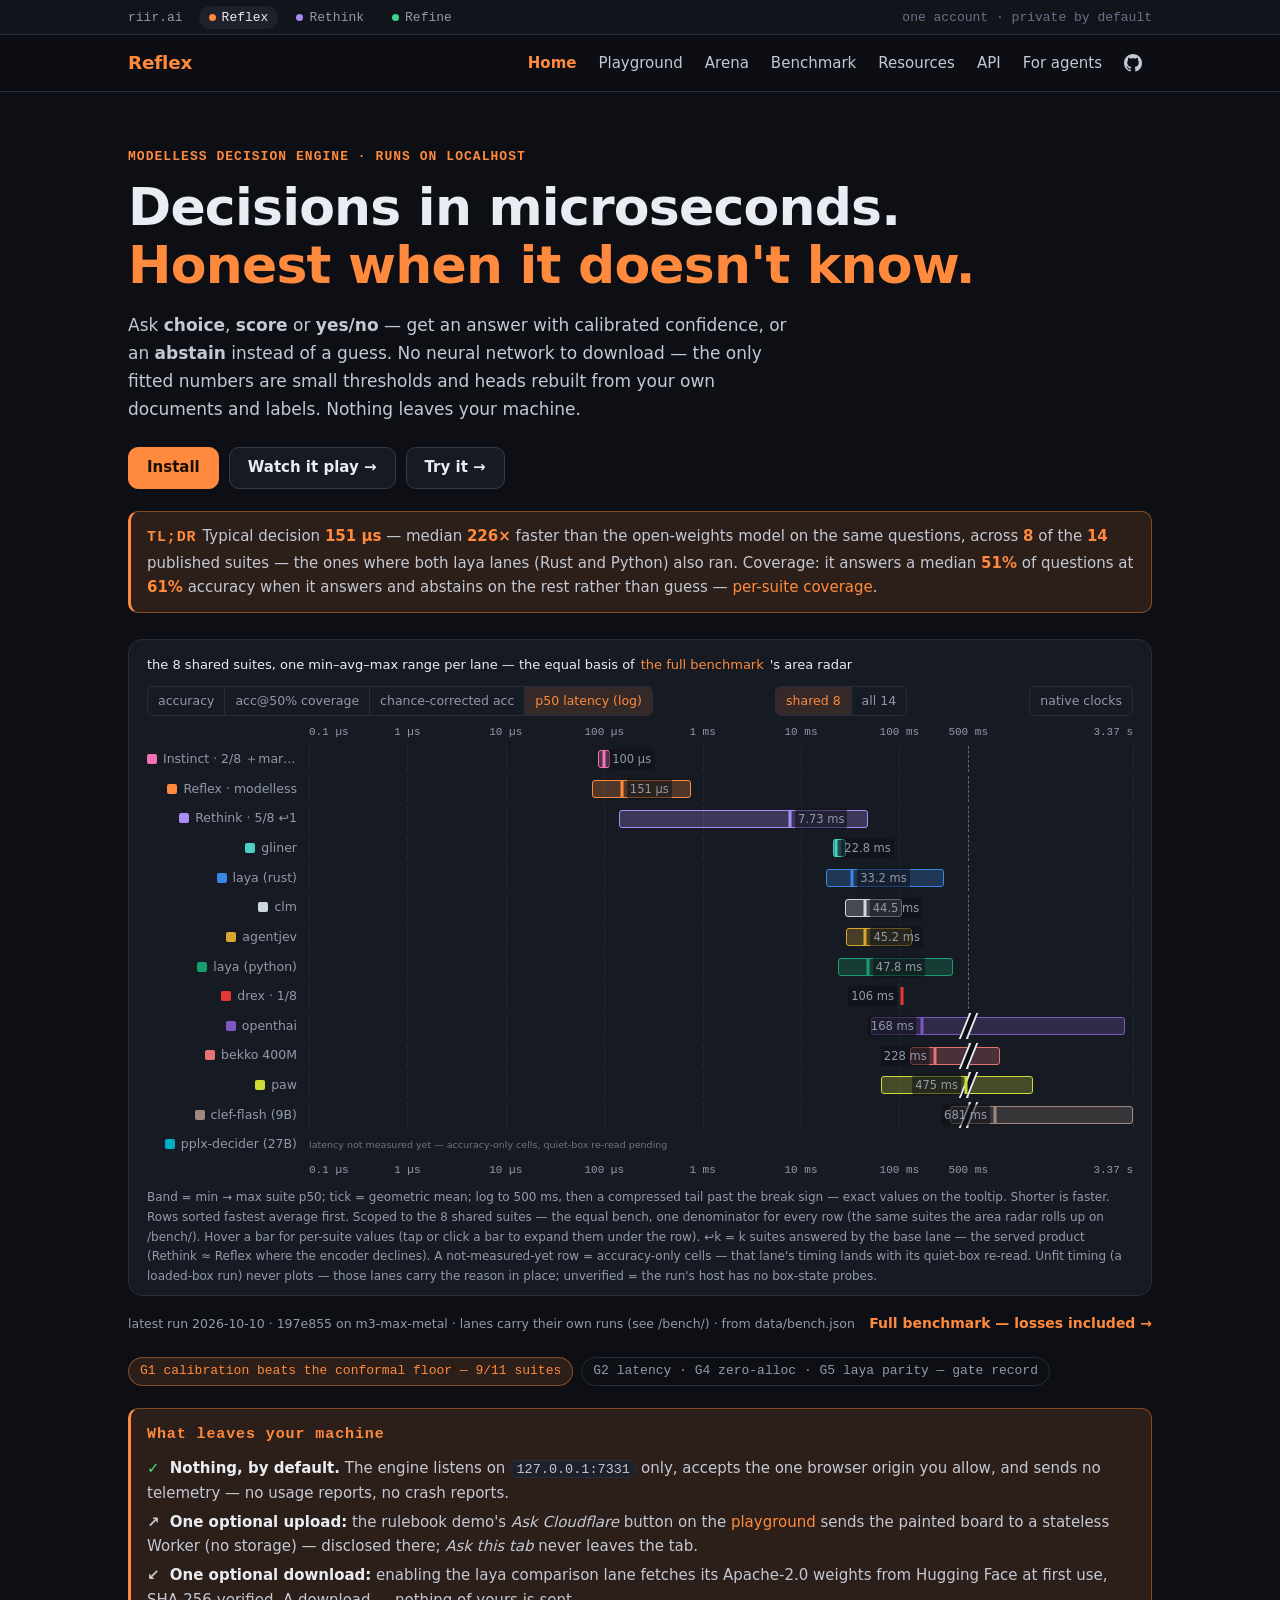
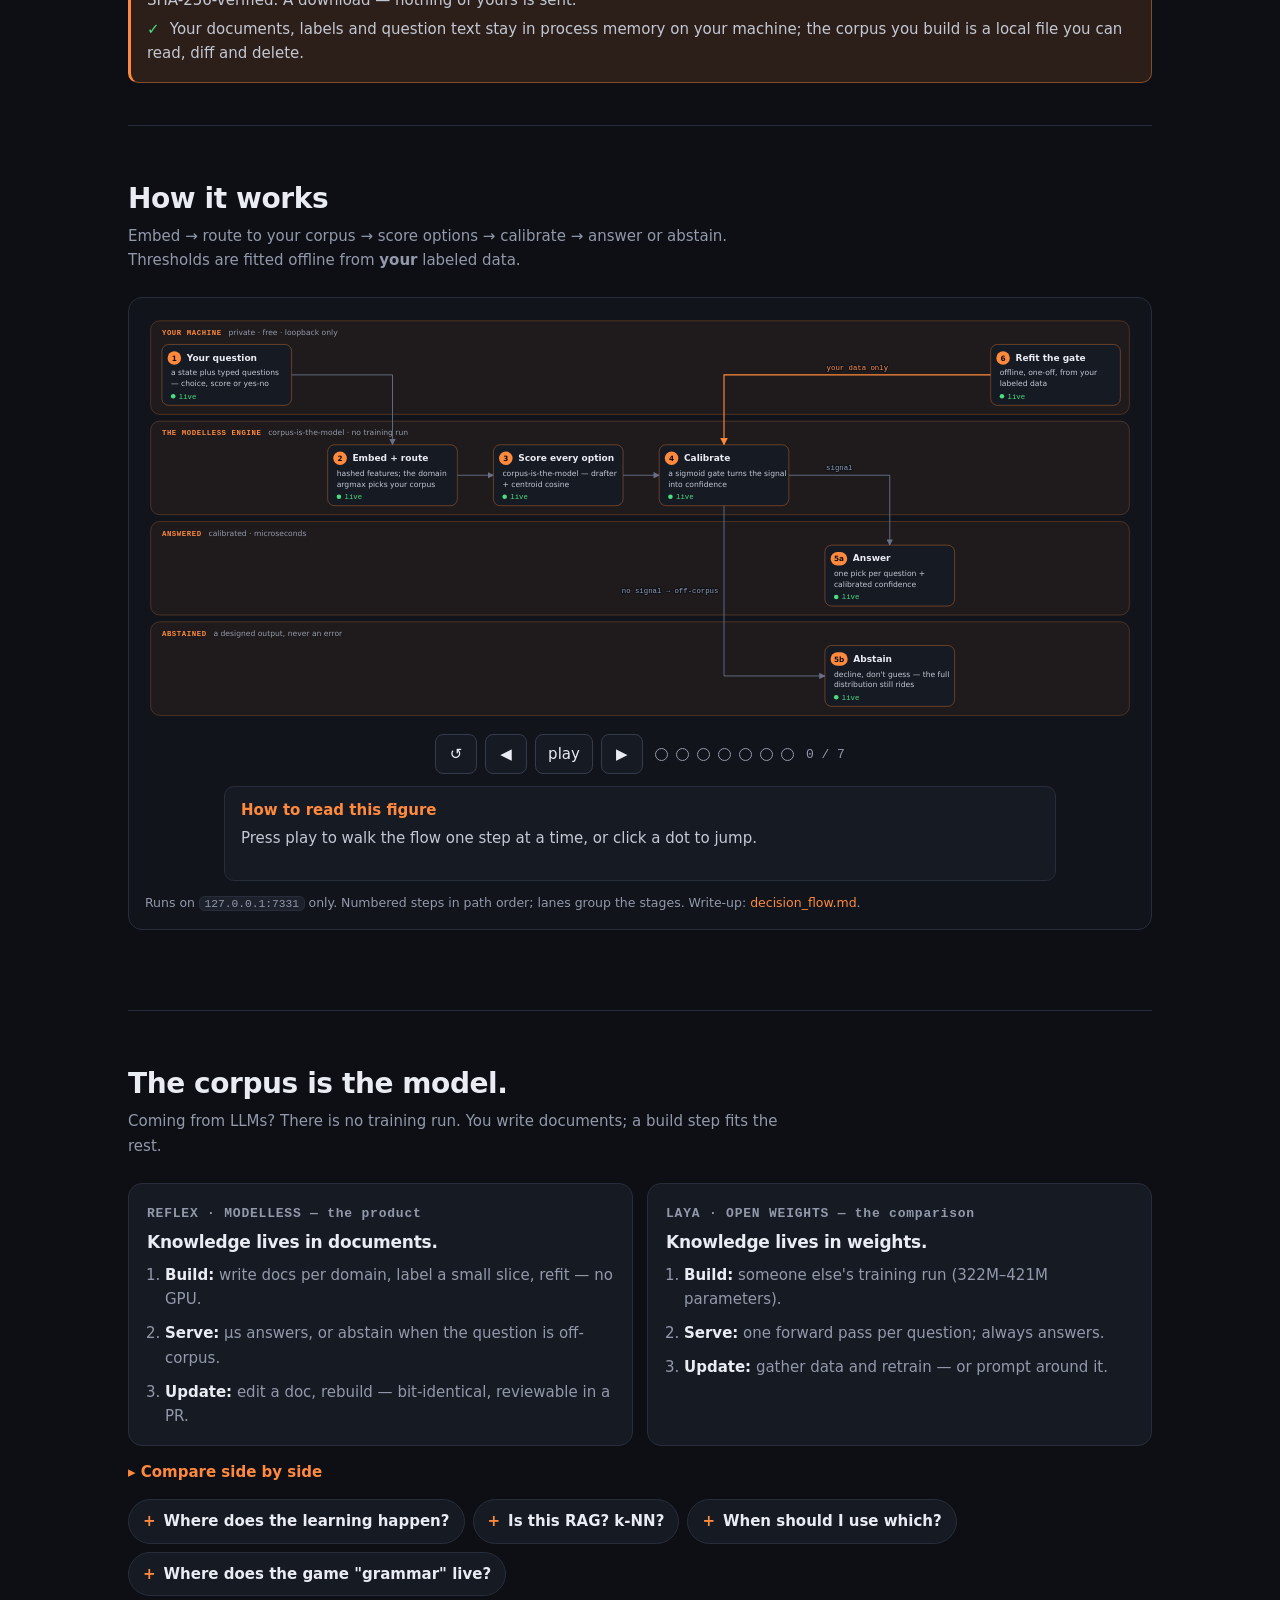
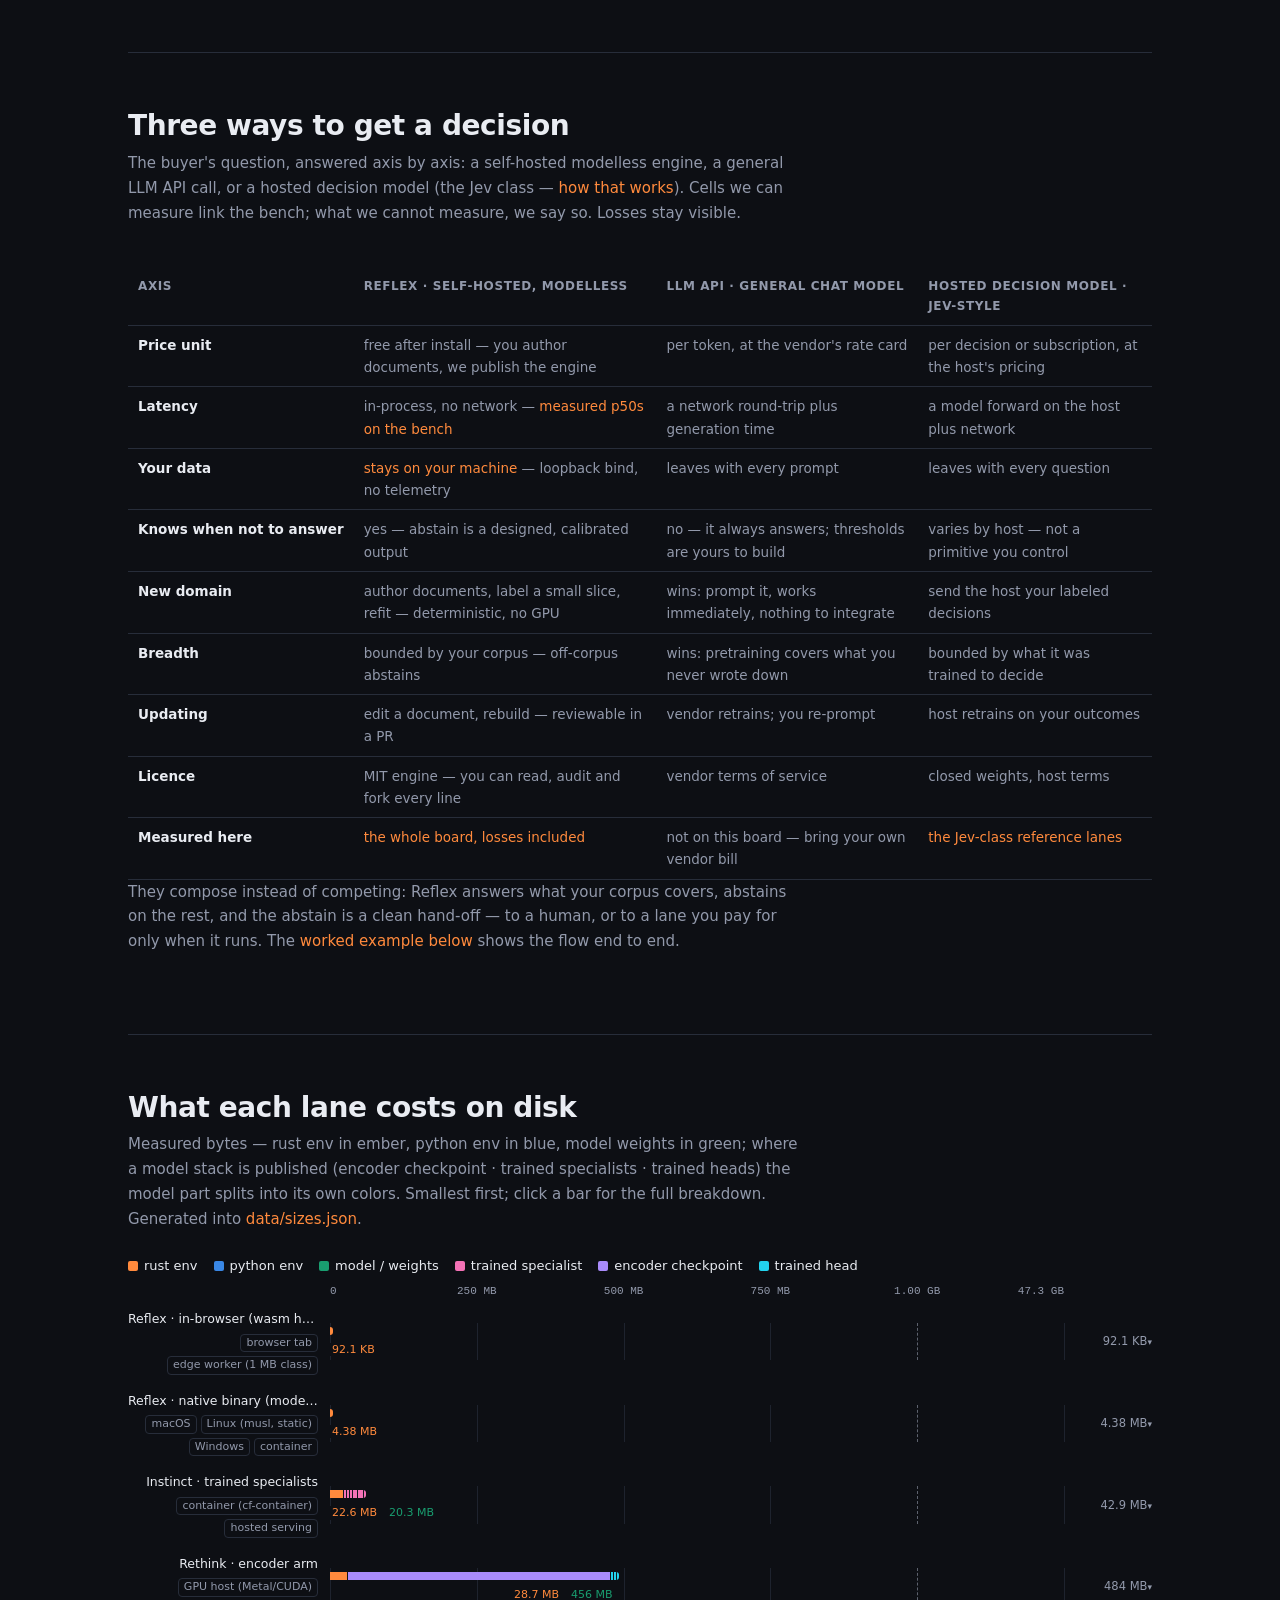
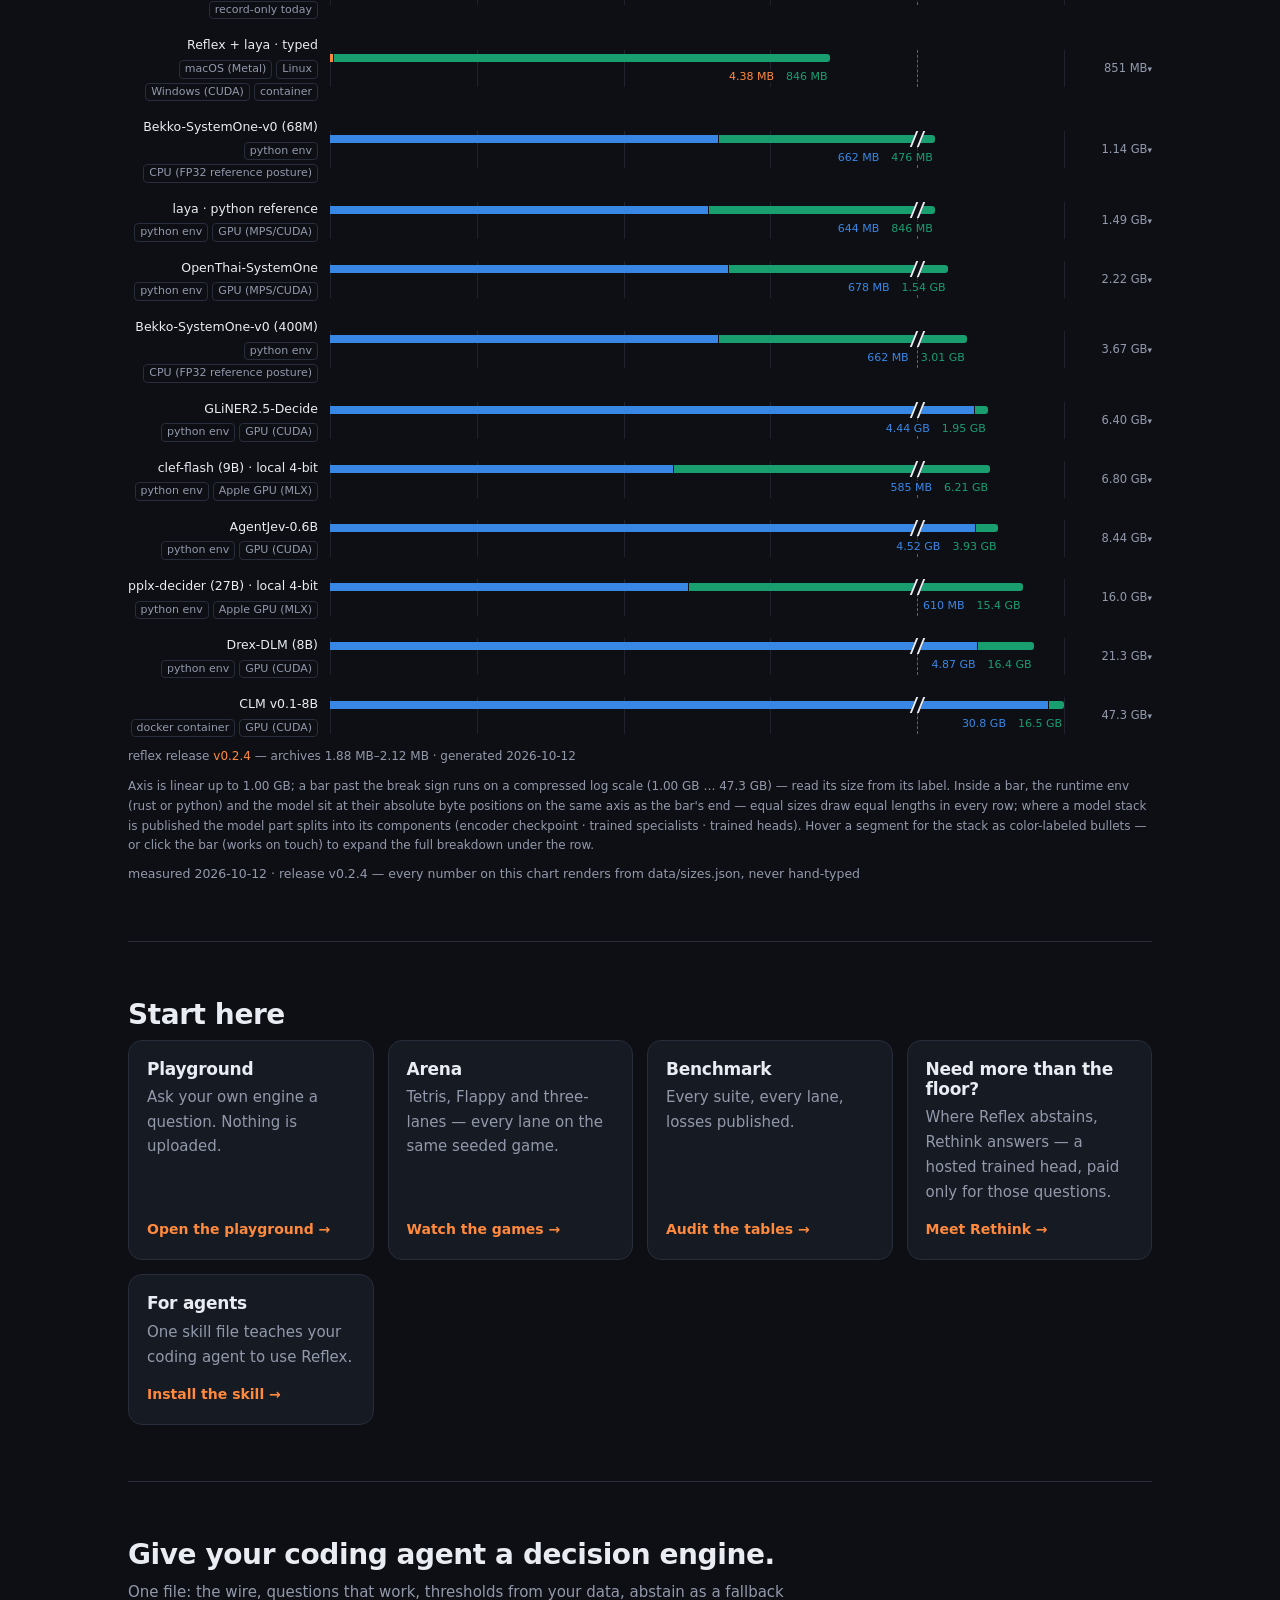
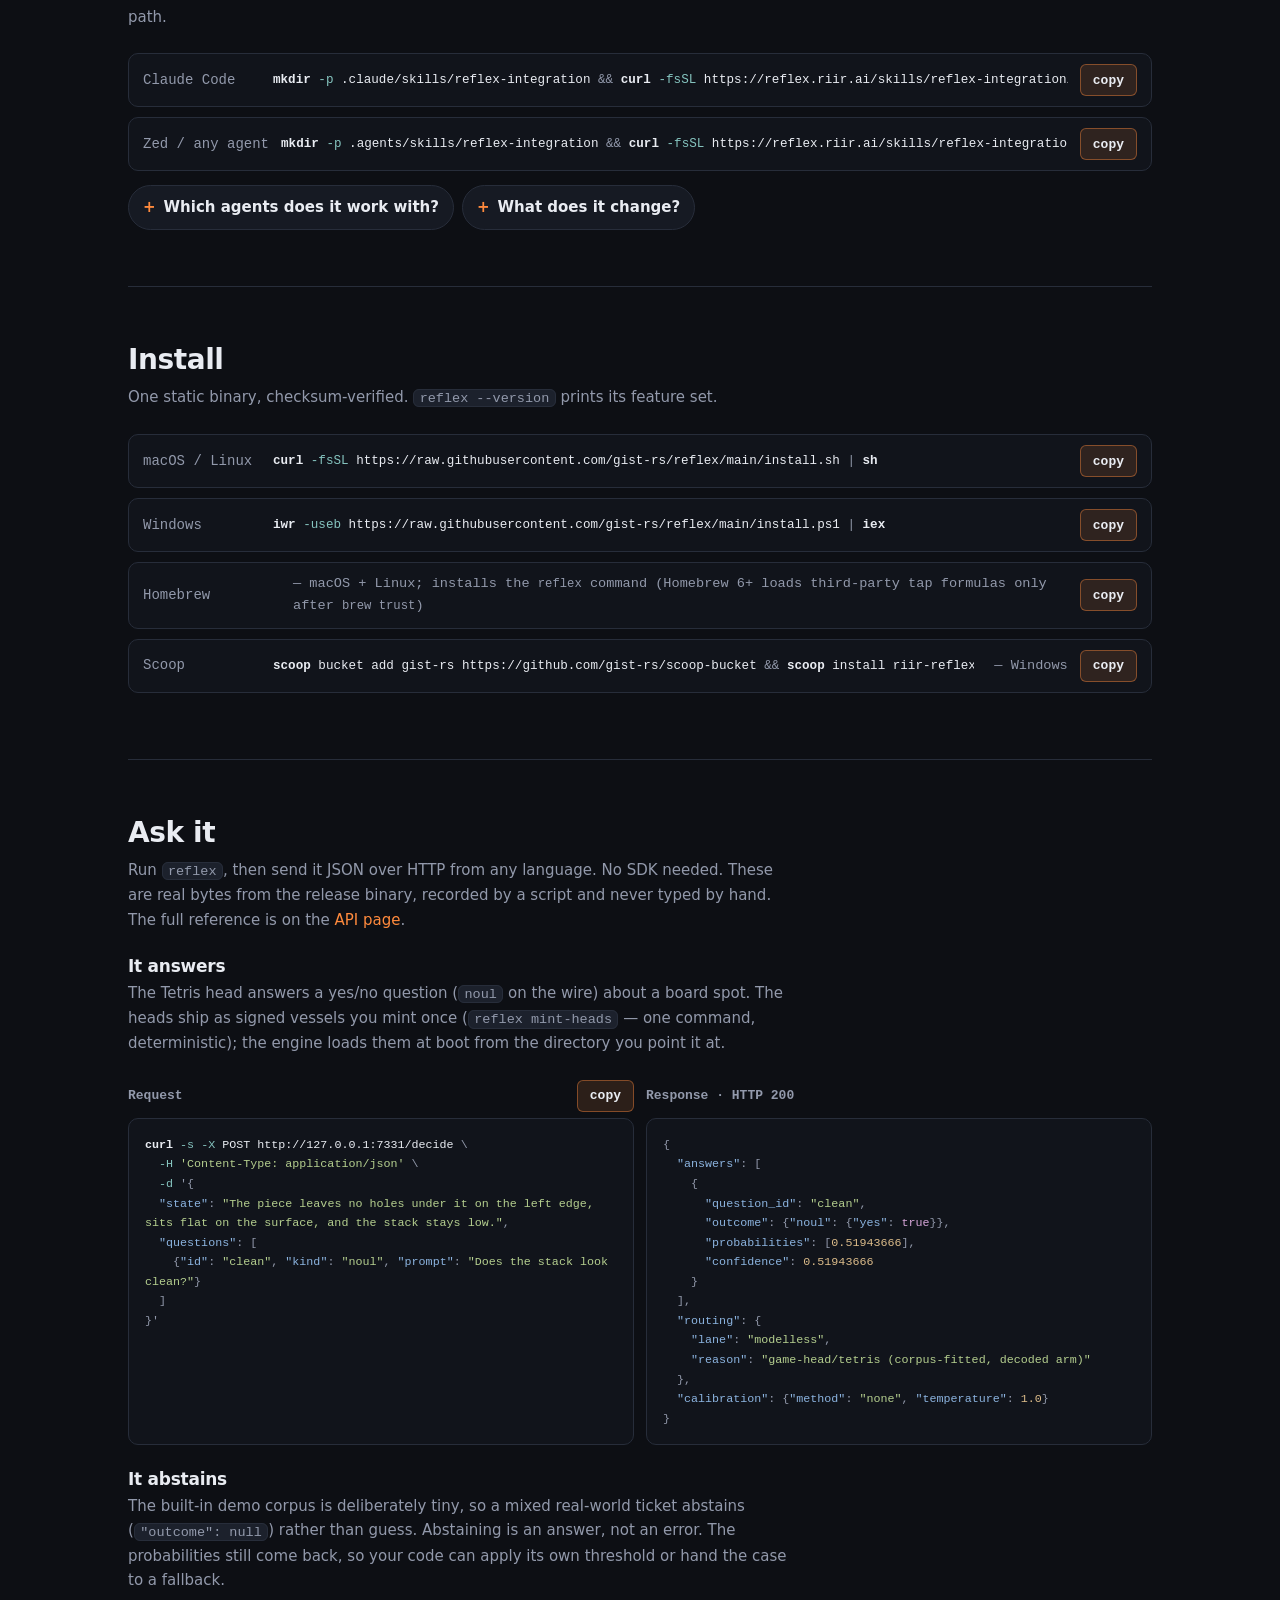
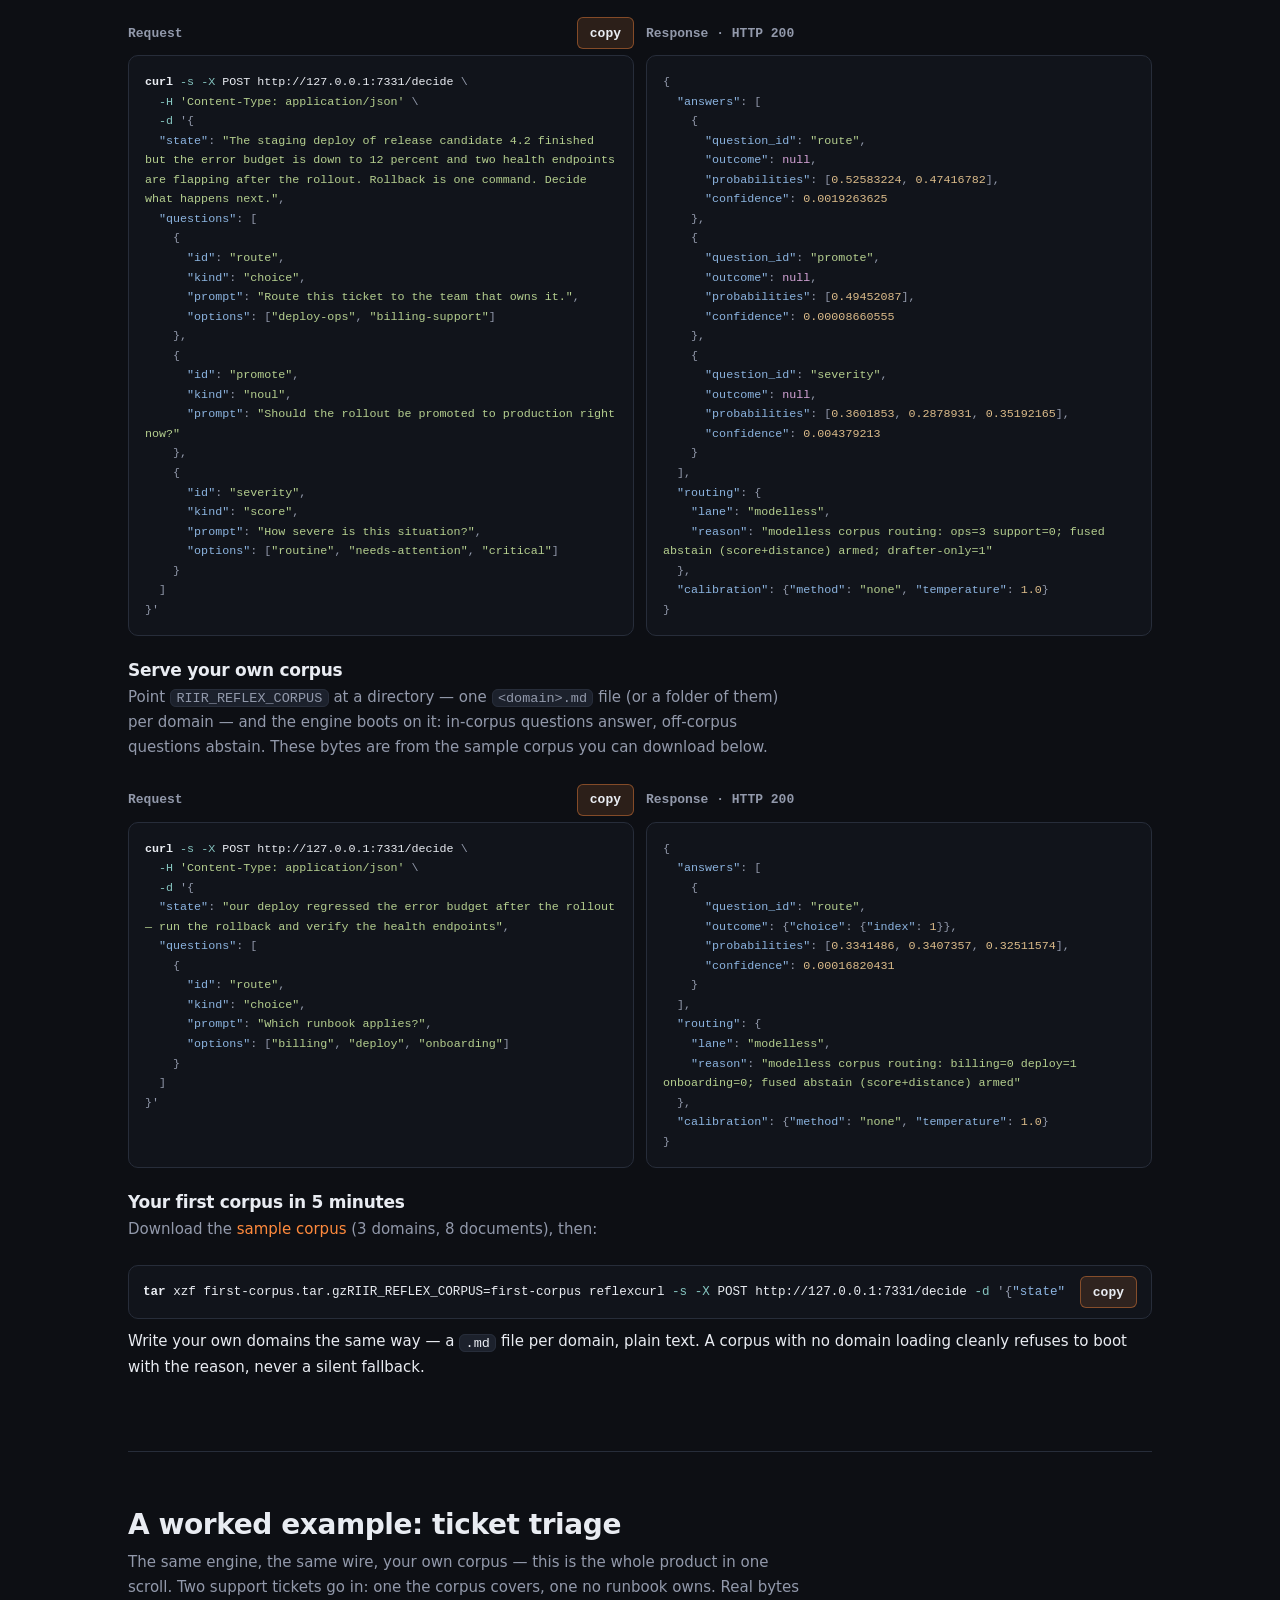
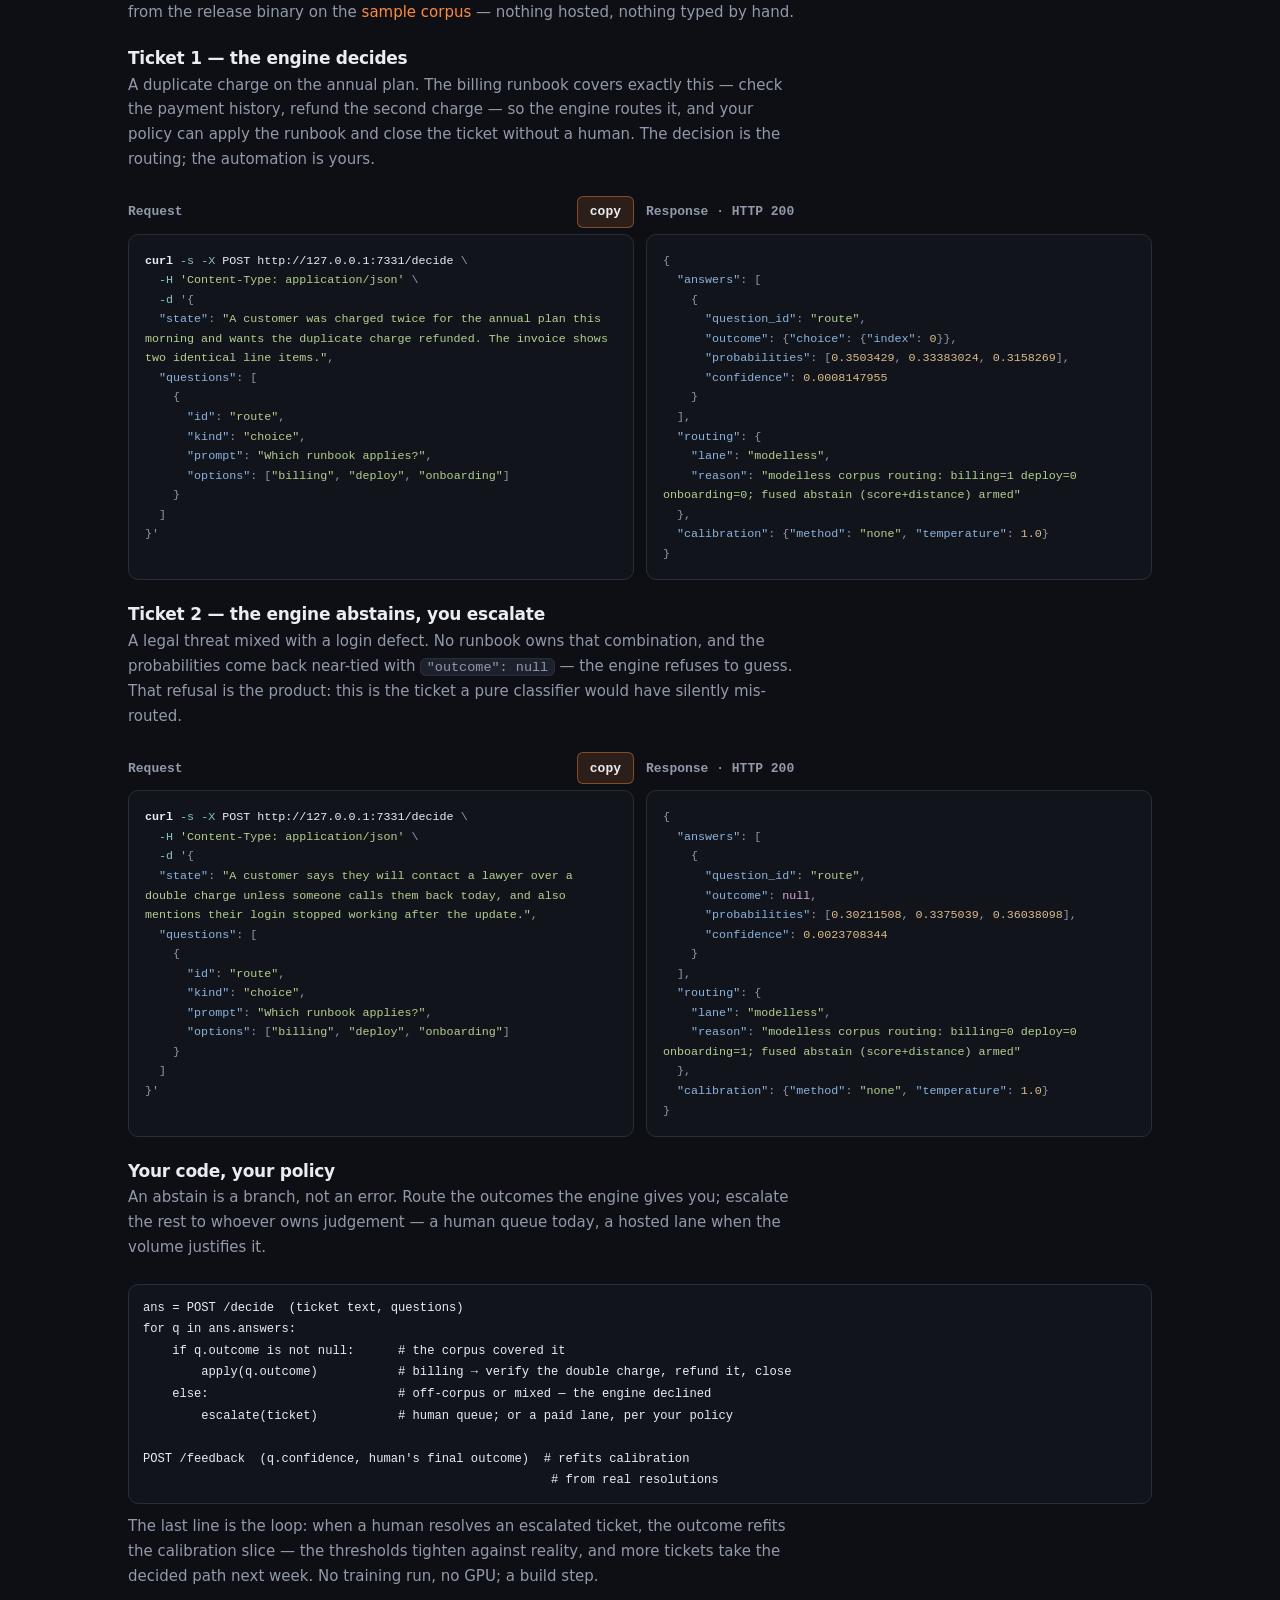
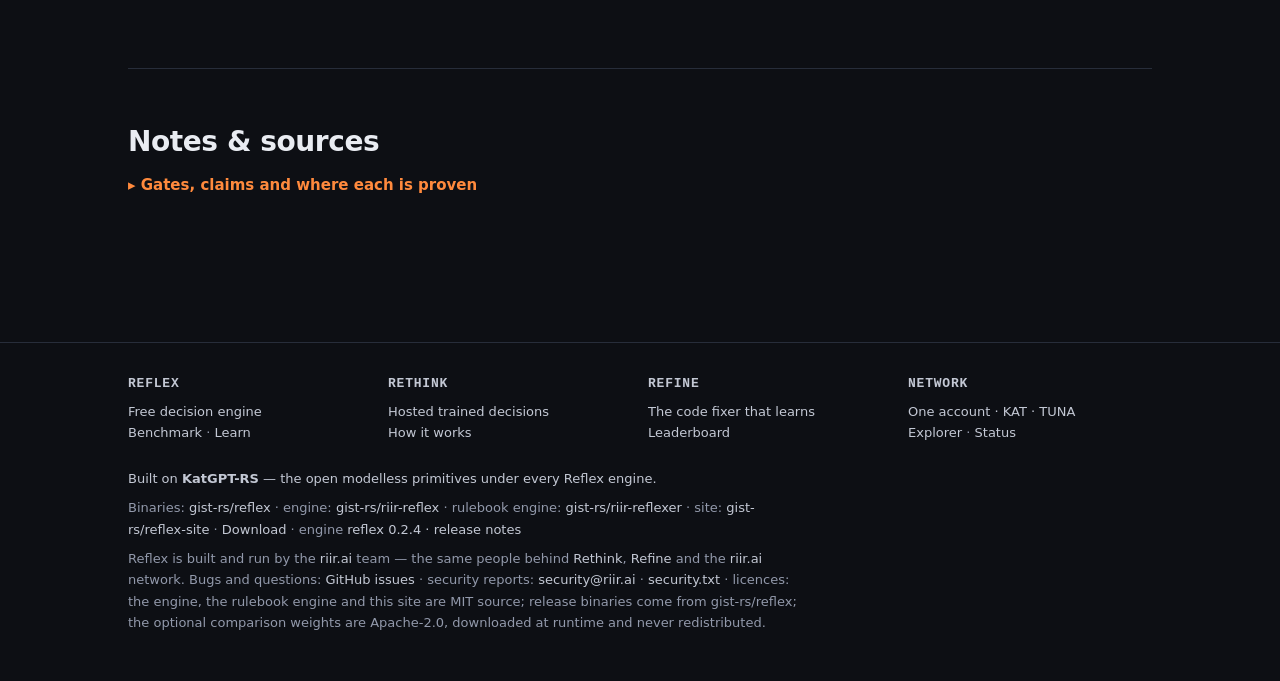
==== commit f9934a24: "feat: the riir.ai family move — every front link now names the riir.ai family (issue 152) - family b" ====
--- a/index.html
+++ b/index.html
@@ -10,11 +10,11 @@
 </head>
 <body>
 
-<nav class="gf-bar" aria-label="gist.rs family"><div class="wrap">
-  <a class="gf-home" href="https://ai.gist.rs/">gist.rs</a>
-  <a class="gf-p gf-reflex"  href="https://reflex.gist.rs/" aria-current="page">Reflex</a>
-  <a class="gf-p gf-rethink" href="https://rethink.gist.rs/">Rethink</a>
-  <a class="gf-p gf-refine"  href="https://refine.gist.rs/">Refine</a>
+<nav class="gf-bar" aria-label="riir.ai family"><div class="wrap">
+  <a class="gf-home" href="https://riir.ai/">riir.ai</a>
+  <a class="gf-p gf-reflex"  href="https://reflex.riir.ai/" aria-current="page">Reflex</a>
+  <a class="gf-p gf-rethink" href="https://rethink.riir.ai/">Rethink</a>
+  <a class="gf-p gf-refine"  href="https://refine.riir.ai/">Refine</a>
   <span class="gf-tag">one account · private by default</span>
 </div></nav>
 
@@ -323,7 +323,7 @@
       <div class="page-card">
         <h3>Need more than the floor?</h3>
         <p>Where Reflex abstains, Rethink answers — a hosted trained head, paid only for those questions.</p>
-        <a class="cta" href="https://rethink.gist.rs/">Meet Rethink</a>
+        <a class="cta" href="https://rethink.riir.ai/">Meet Rethink</a>
       </div>
       <div class="page-card">
         <h3>For agents</h3>
@@ -336,8 +336,8 @@
   <section id="skill">
     <h2><a class="hlink" href="#skill">Give your coding agent a decision engine.</a></h2>
     <p class="sub">One file: the wire, questions that work, thresholds from your data, abstain as a fallback path.</p>
-    <div class="cmd"><span class="os">Claude Code</span><code>mkdir -p .claude/skills/reflex-integration &amp;&amp; curl -fsSL https://reflex.gist.rs/skills/reflex-integration/SKILL.md -o .claude/skills/reflex-integration/SKILL.md</code><button data-copy="mkdir -p .claude/skills/reflex-integration &amp;&amp; curl -fsSL https://reflex.gist.rs/skills/reflex-integration/SKILL.md -o .claude/skills/reflex-integration/SKILL.md">copy</button></div>
-    <div class="cmd"><span class="os">Zed / any agent</span><code>mkdir -p .agents/skills/reflex-integration &amp;&amp; curl -fsSL https://reflex.gist.rs/skills/reflex-integration/SKILL.md -o .agents/skills/reflex-integration/SKILL.md</code><button data-copy="mkdir -p .agents/skills/reflex-integration &amp;&amp; curl -fsSL https://reflex.gist.rs/skills/reflex-integration/SKILL.md -o .agents/skills/reflex-integration/SKILL.md">copy</button></div>
+    <div class="cmd"><span class="os">Claude Code</span><code>mkdir -p .claude/skills/reflex-integration &amp;&amp; curl -fsSL https://reflex.riir.ai/skills/reflex-integration/SKILL.md -o .claude/skills/reflex-integration/SKILL.md</code><button data-copy="mkdir -p .claude/skills/reflex-integration &amp;&amp; curl -fsSL https://reflex.riir.ai/skills/reflex-integration/SKILL.md -o .claude/skills/reflex-integration/SKILL.md">copy</button></div>
+    <div class="cmd"><span class="os">Zed / any agent</span><code>mkdir -p .agents/skills/reflex-integration &amp;&amp; curl -fsSL https://reflex.riir.ai/skills/reflex-integration/SKILL.md -o .agents/skills/reflex-integration/SKILL.md</code><button data-copy="mkdir -p .agents/skills/reflex-integration &amp;&amp; curl -fsSL https://reflex.riir.ai/skills/reflex-integration/SKILL.md -o .agents/skills/reflex-integration/SKILL.md">copy</button></div>
     <div class="faqs">
       <details class="faq">
         <summary>Which agents does it work with?</summary>
@@ -672,14 +672,14 @@
 <footer class="site gf-foot">
   <div class="wrap">
     <div class="gf-grid">
-      <div><h4>Reflex</h4><a href="https://reflex.gist.rs/">Free decision engine</a><br>
-        <a href="https://reflex.gist.rs/bench/">Benchmark</a> · <a href="https://reflex.gist.rs/resources/">Learn</a></div>
-      <div><h4>Rethink</h4><a href="https://rethink.gist.rs/">Hosted trained decisions</a><br>
-        <a href="https://rethink.gist.rs/#how">How it works</a></div>
-      <div><h4>Refine</h4><a href="https://refine.gist.rs/">The code fixer that learns</a><br>
-        <a href="https://ai.gist.rs/leaderboard">Leaderboard</a></div>
-      <div><h4>Network</h4><a href="https://ai.gist.rs/">One account · KAT · TUNA</a><br>
-        <a href="https://ai.gist.rs/explorer">Explorer</a> · <a href="https://ai.gist.rs/health">Status</a></div>
+      <div><h4>Reflex</h4><a href="https://reflex.riir.ai/">Free decision engine</a><br>
+        <a href="https://reflex.riir.ai/bench/">Benchmark</a> · <a href="https://reflex.riir.ai/resources/">Learn</a></div>
+      <div><h4>Rethink</h4><a href="https://rethink.riir.ai/">Hosted trained decisions</a><br>
+        <a href="https://rethink.riir.ai/#how">How it works</a></div>
+      <div><h4>Refine</h4><a href="https://refine.riir.ai/">The code fixer that learns</a><br>
+        <a href="https://refine.riir.ai/leaderboard">Leaderboard</a></div>
+      <div><h4>Network</h4><a href="https://riir.ai/">One account · KAT · TUNA</a><br>
+        <a href="https://devnet.gist.rs/explorer?format=html">Explorer</a> · <a href="https://devnet.gist.rs/status?format=html">Status</a></div>
     </div>
     <div class="gf-legal">
       <div class="credit">
@@ -694,10 +694,10 @@
       <!-- wire:version --><span data-wire-version>engine <a href="https://github.com/gist-rs/reflex/releases/tag/v0.2.4">reflex 0.2.4 · release notes</a></span><!-- /wire:version -->
     </div>
       <div class="fine about">
-      Reflex is built and run by the <a href="https://github.com/gist-rs">gist.rs</a> team — the same people behind
-      <a href="https://rethink.gist.rs/">Rethink</a>, <a href="https://refine.gist.rs/">Refine</a> and the <a href="https://ai.gist.rs/">ai.gist.rs</a> network.
+      Reflex is built and run by the <a href="https://github.com/gist-rs">riir.ai</a> team — the same people behind
+      <a href="https://rethink.riir.ai/">Rethink</a>, <a href="https://refine.riir.ai/">Refine</a> and the <a href="https://riir.ai/">riir.ai</a> network.
       Bugs and questions: <a href="https://github.com/gist-rs/riir-reflex/issues">GitHub issues</a> ·
-      security reports: <a href="mailto:security@gist.rs">security@gist.rs</a> · <a href="/.well-known/security.txt">security.txt</a> ·
+      security reports: <a href="mailto:security@riir.ai">security@riir.ai</a> · <a href="/.well-known/security.txt">security.txt</a> ·
       licences: the engine, the rulebook engine and this site are MIT source; release binaries come from gist-rs/reflex;
       the optional comparison weights are Apache-2.0, downloaded at runtime and never redistributed.
       </div>
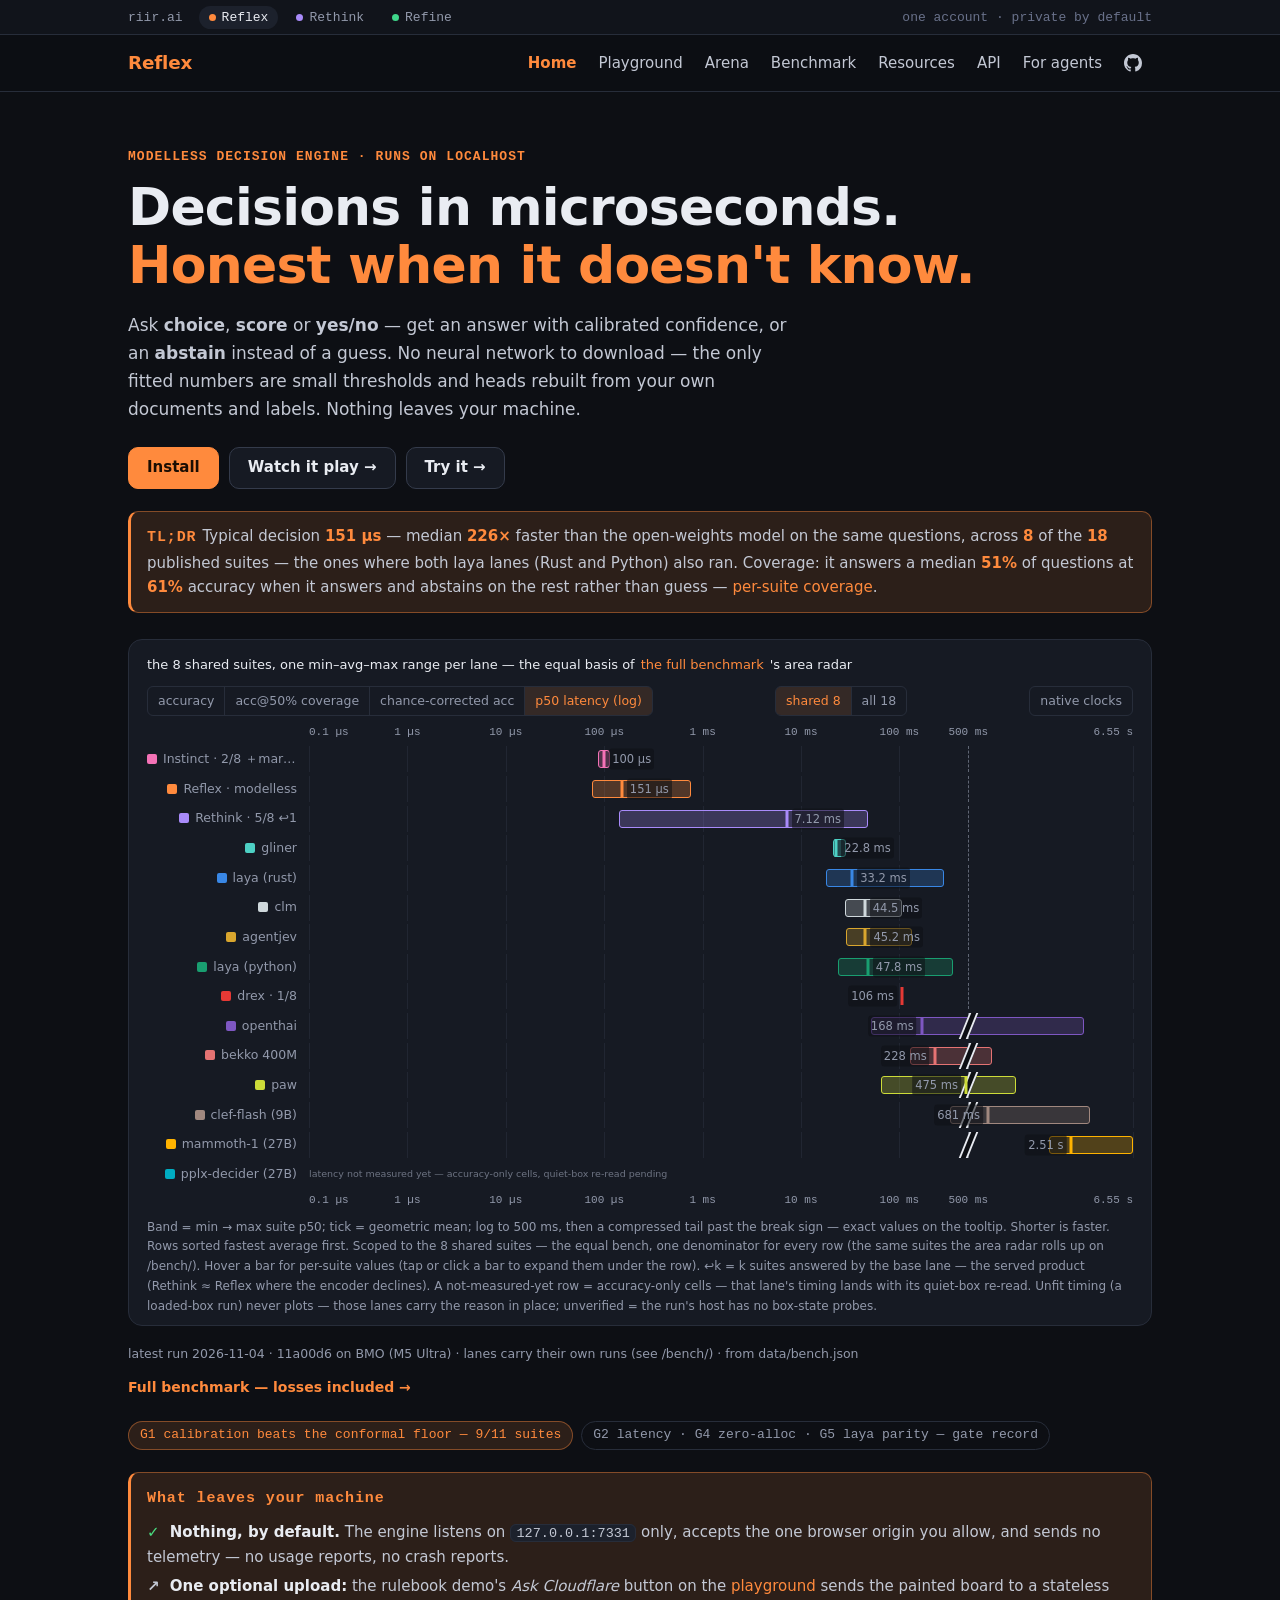
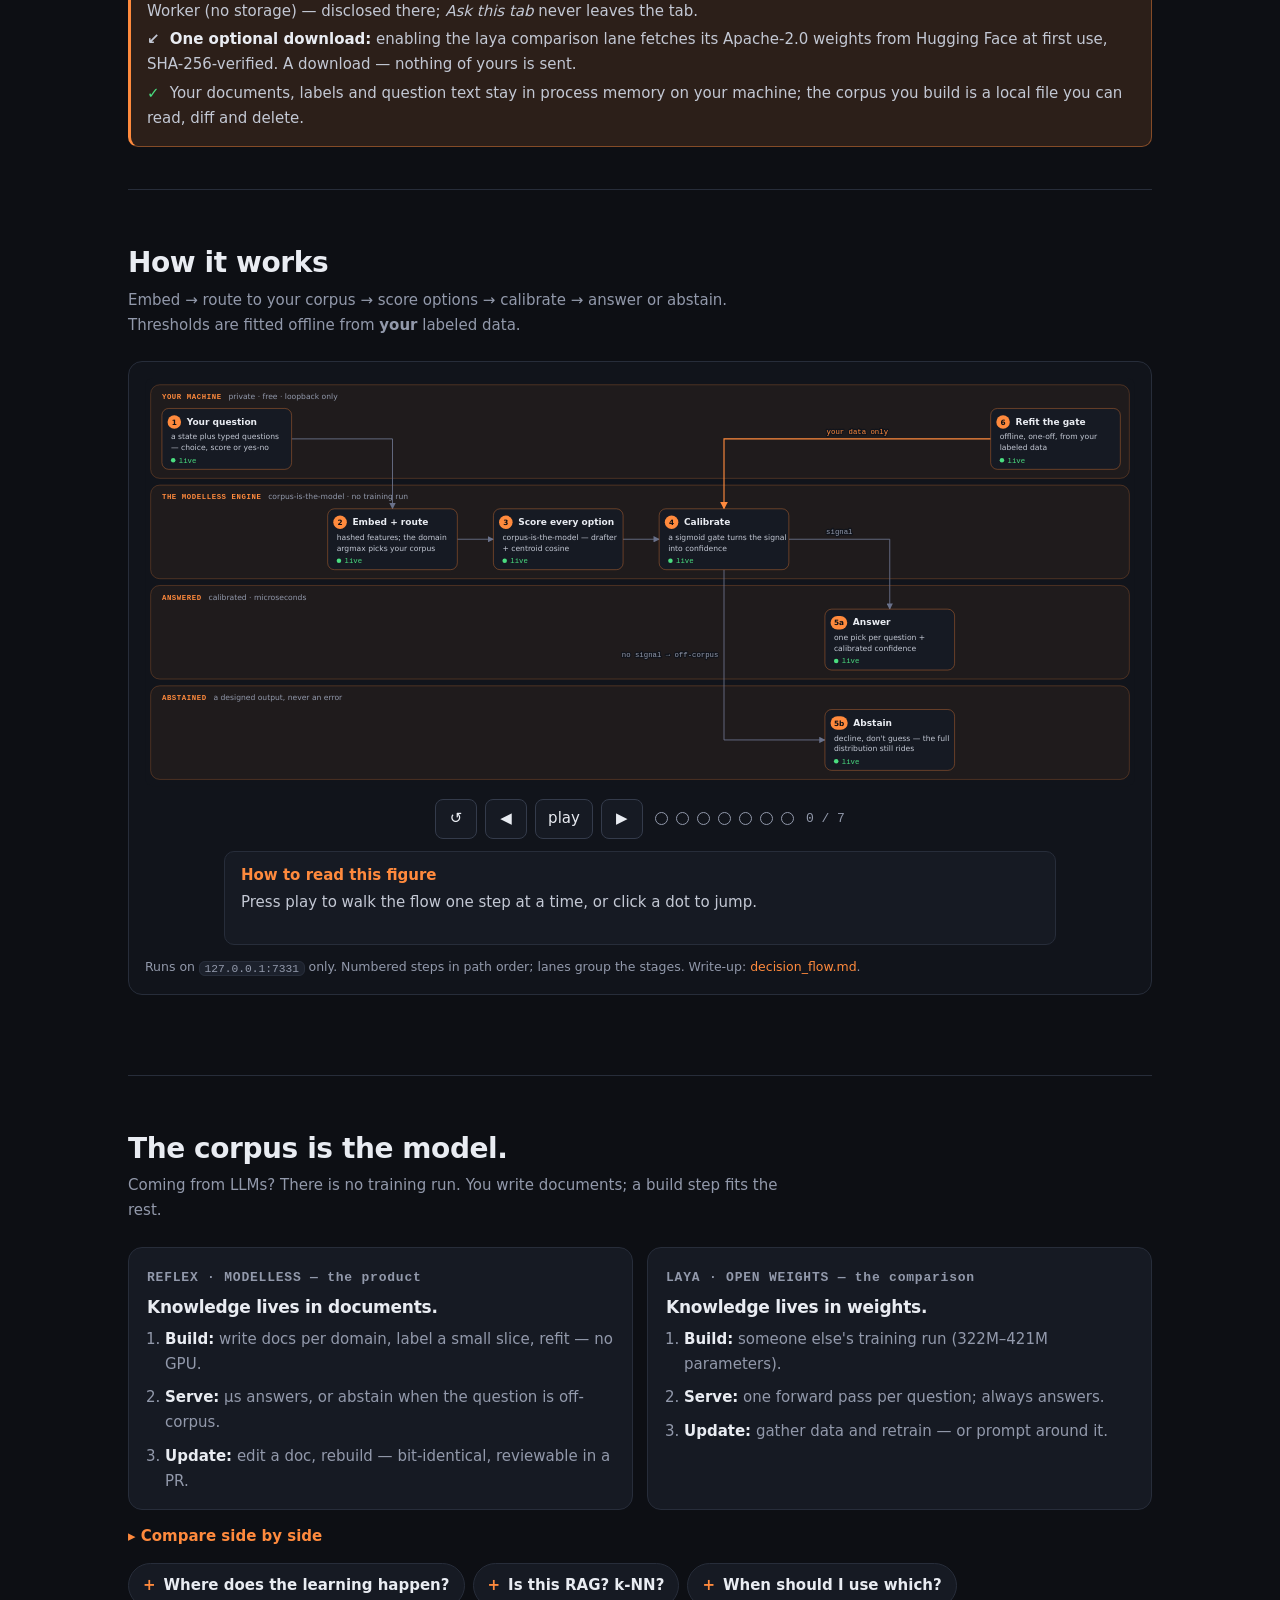
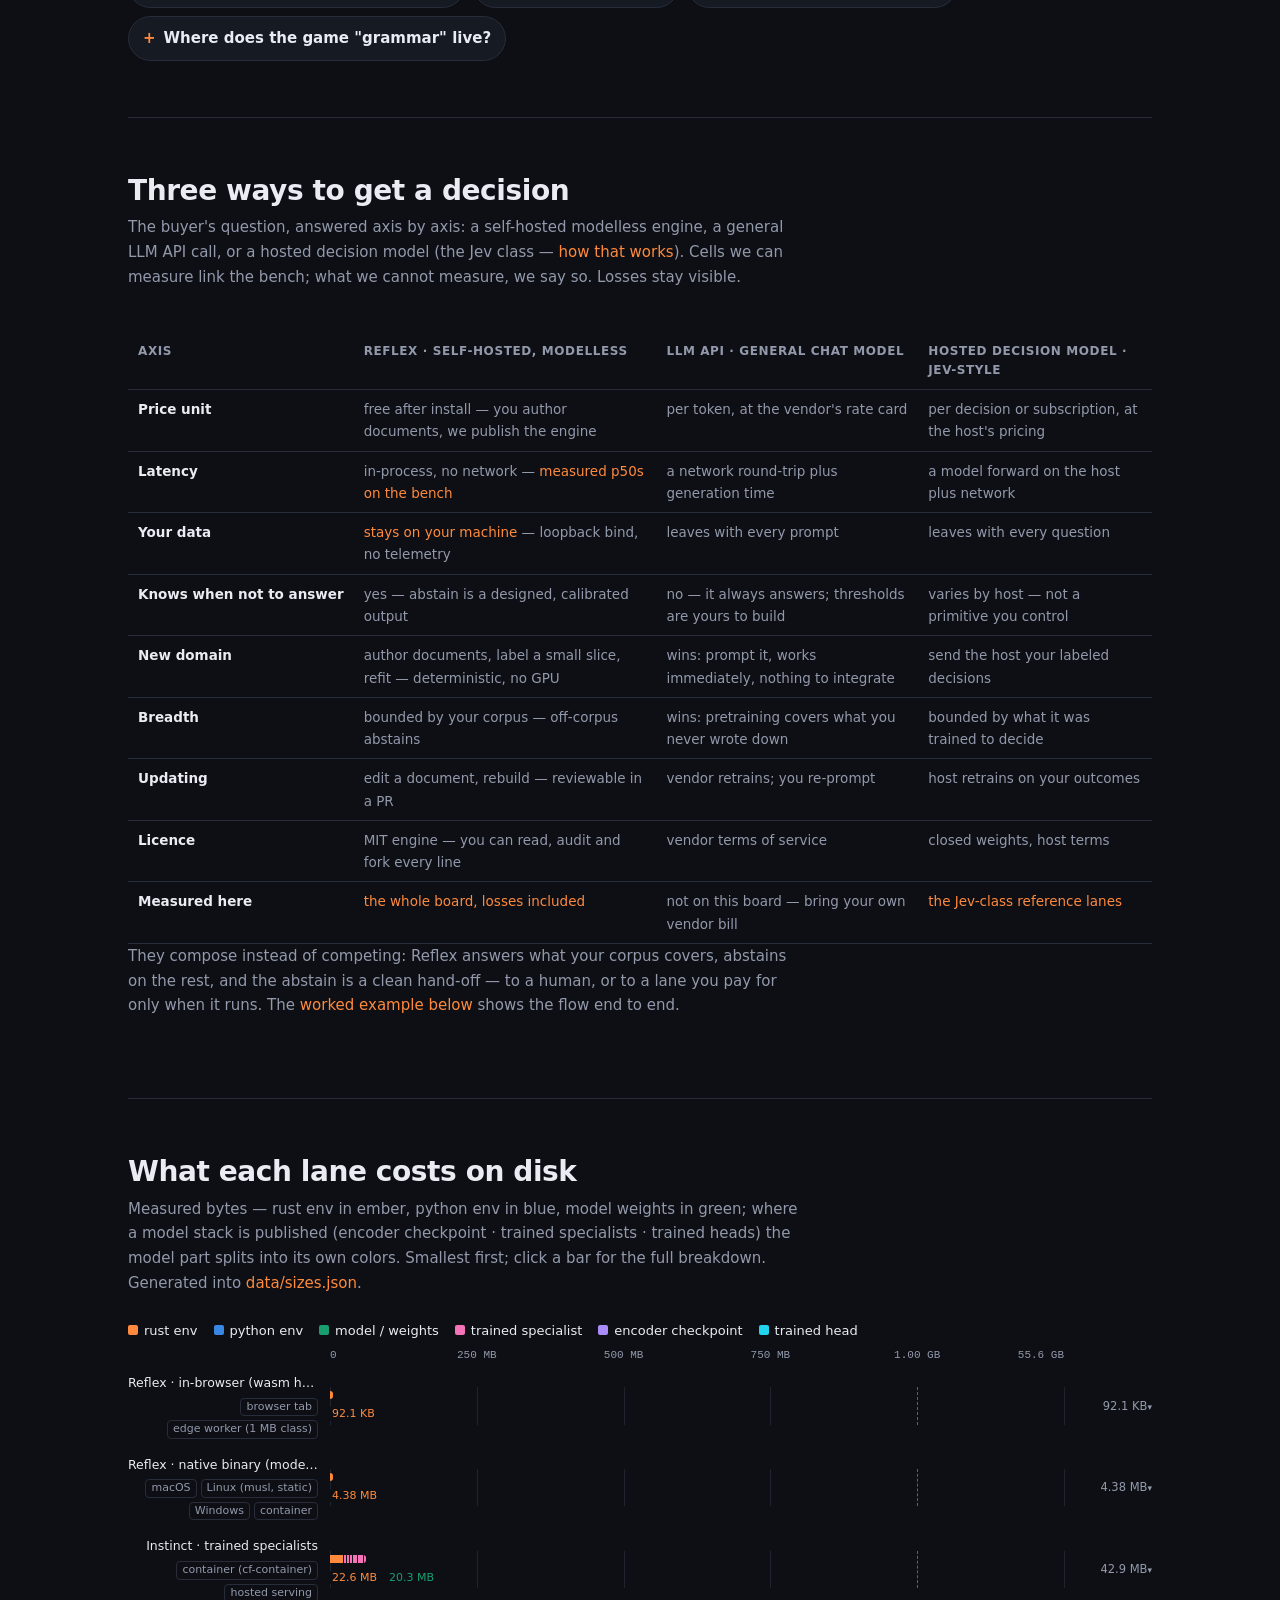
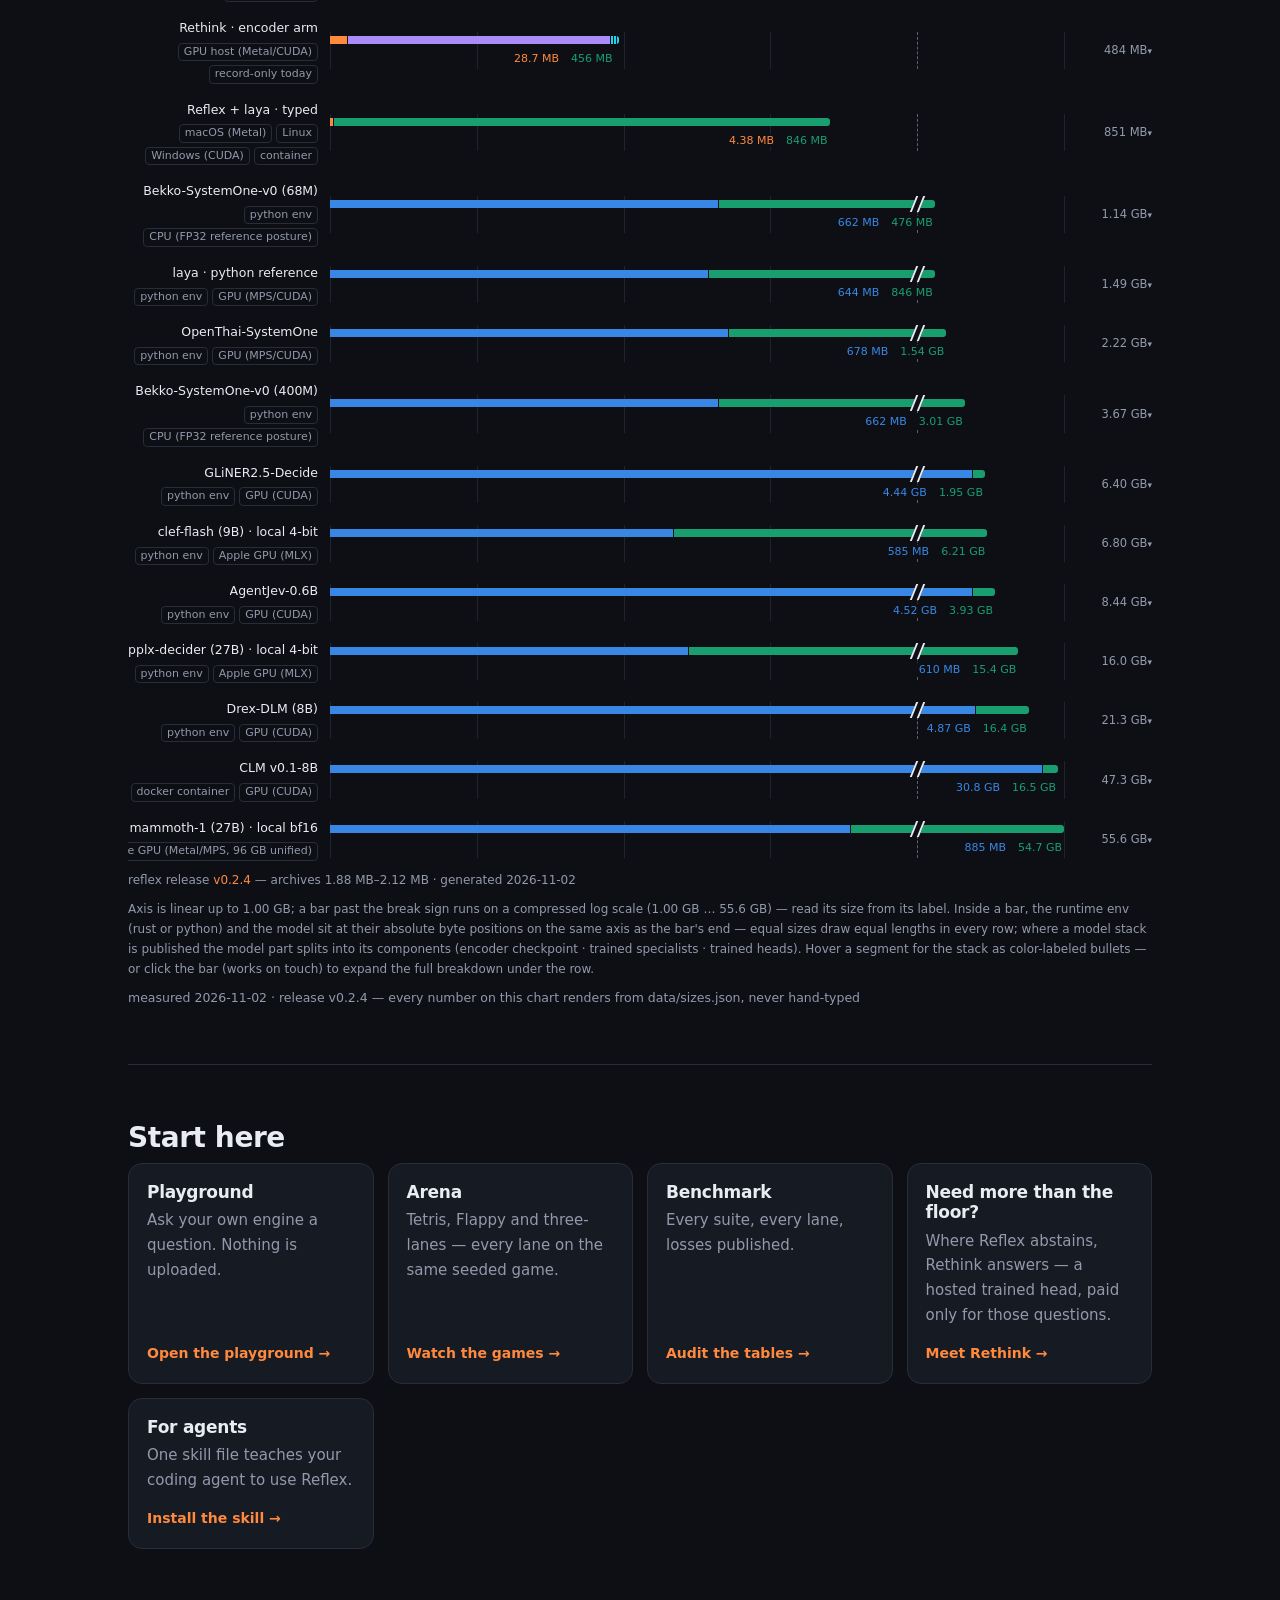
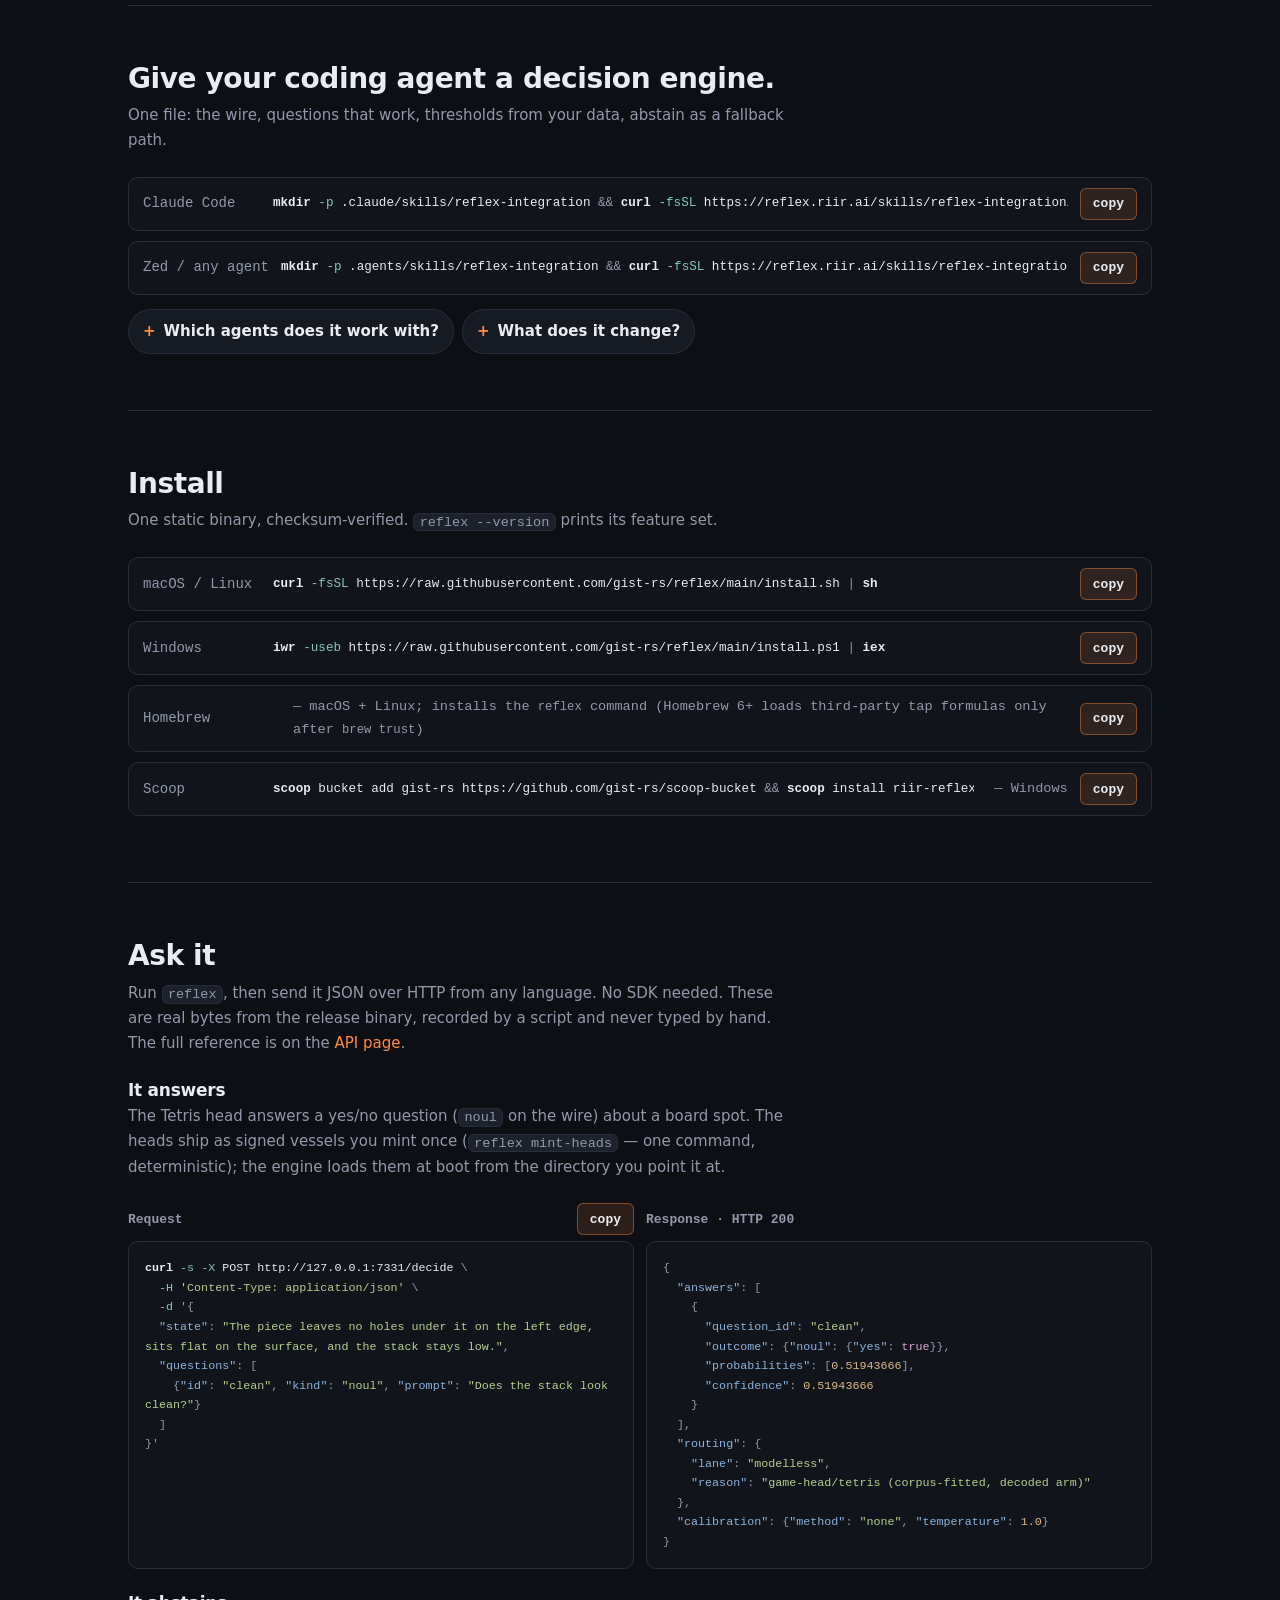
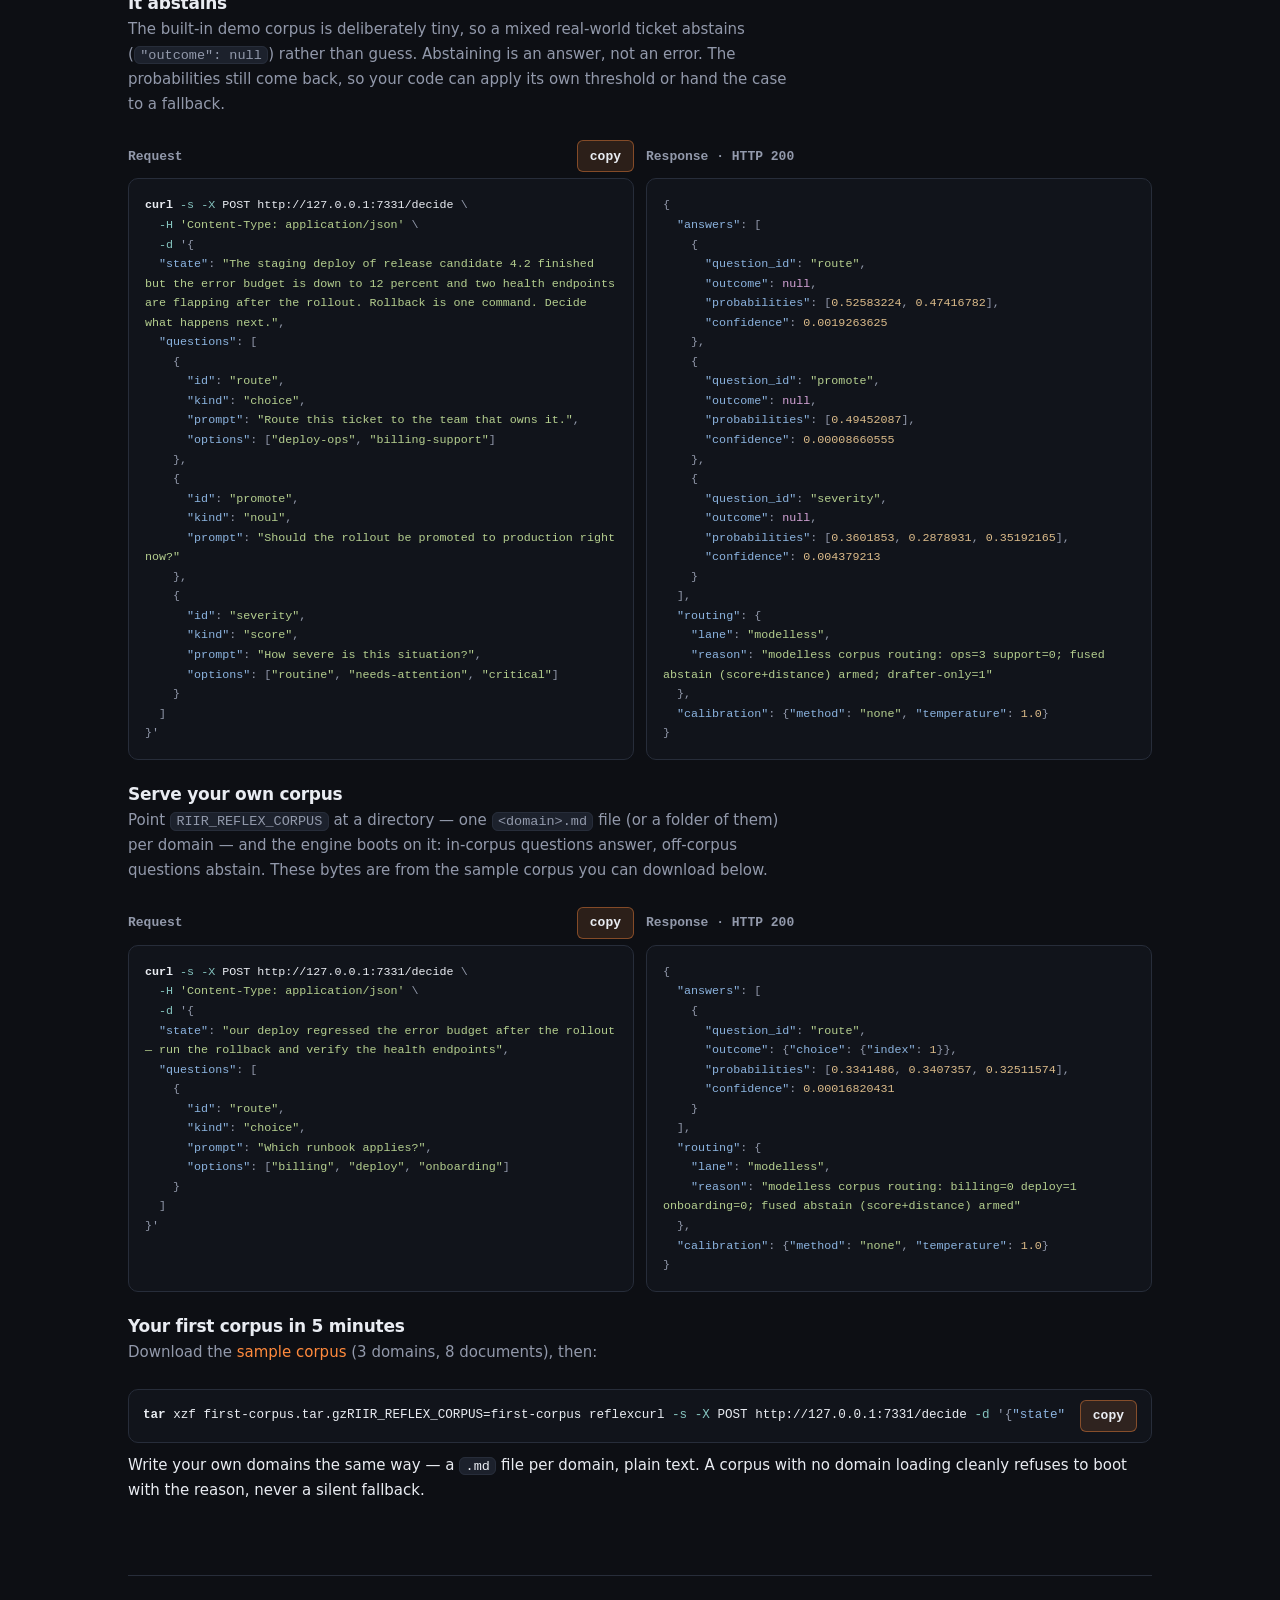
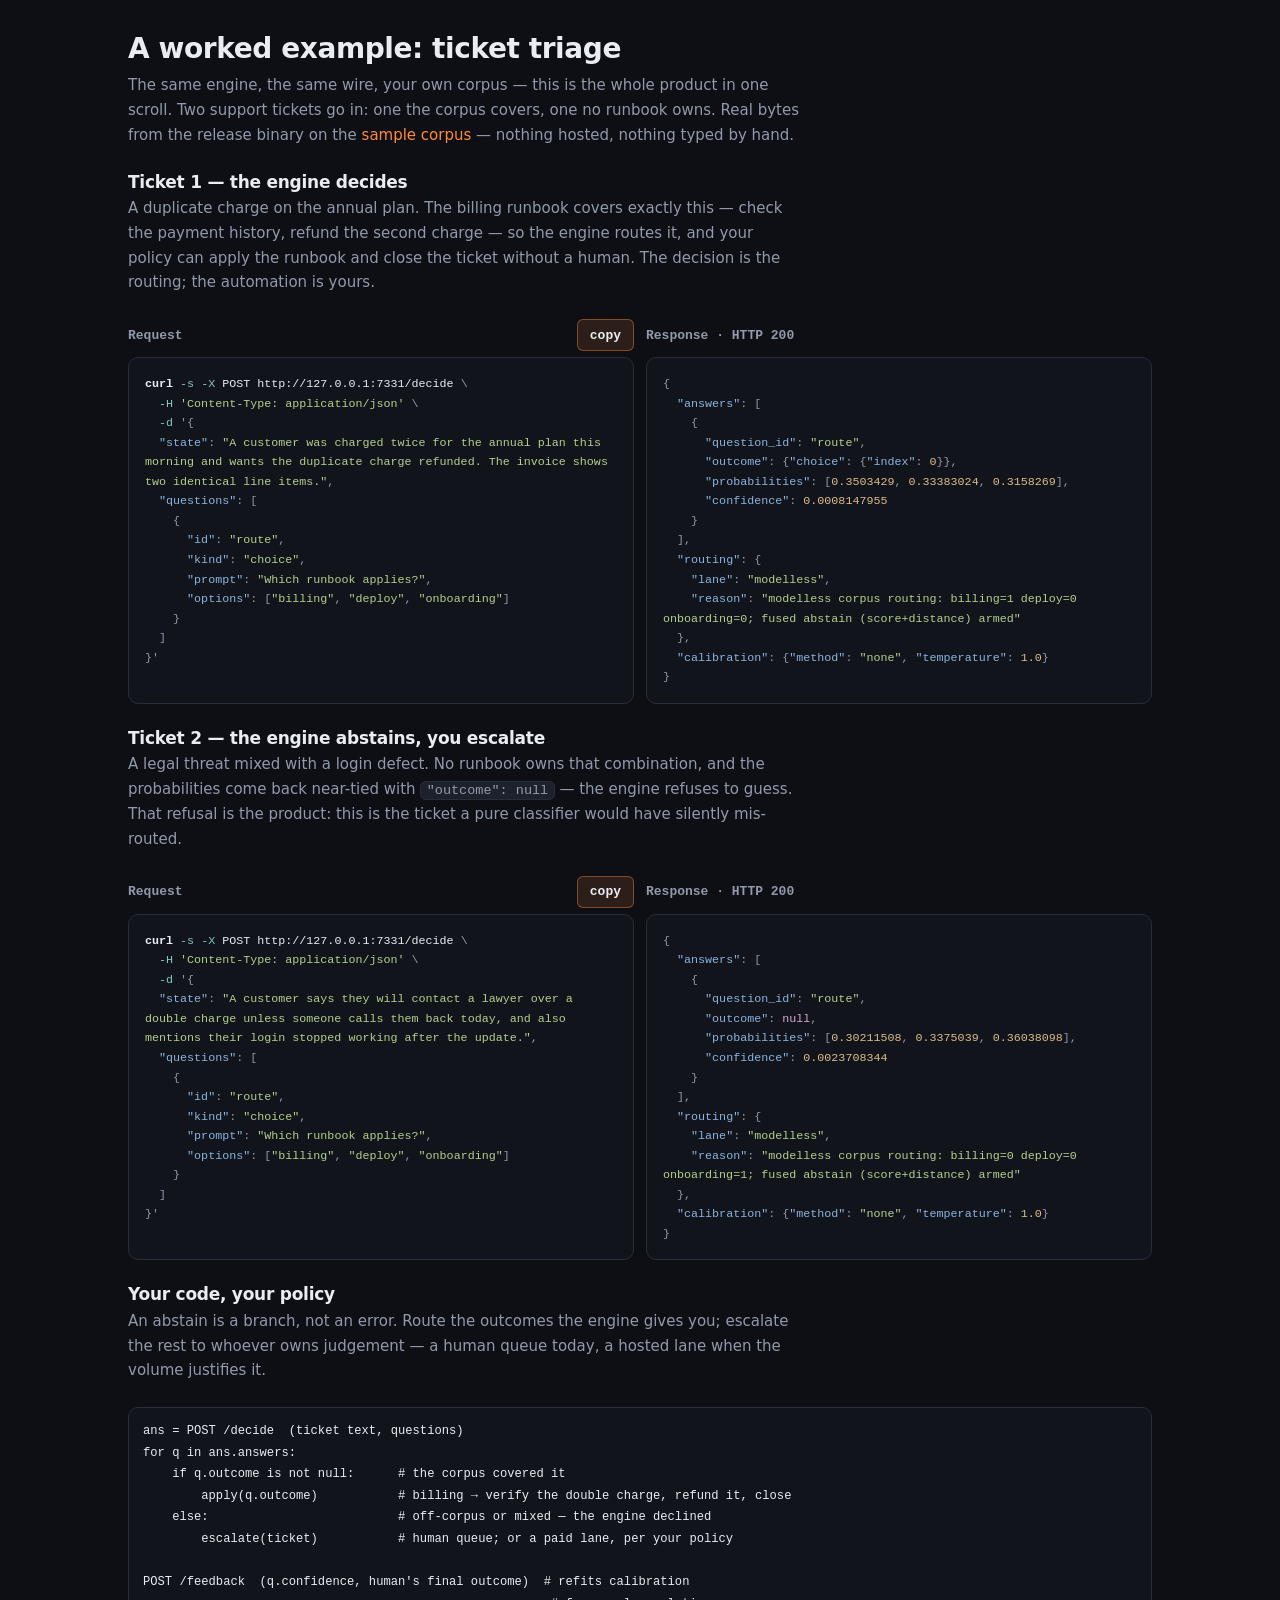
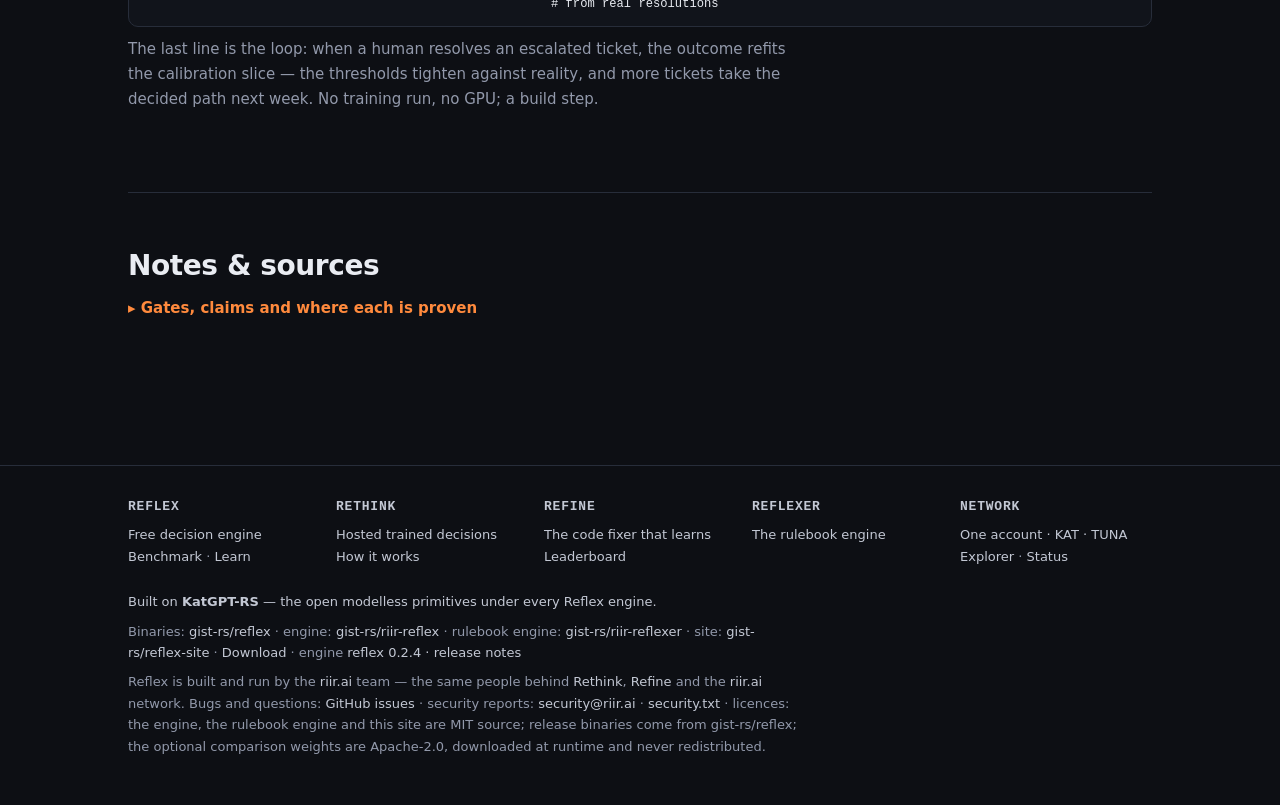
==== commit 21cd924a: "fix(family): the family footer links Reflexer on every page (+ file the gate's bench residuals) publ" ====
--- a/index.html
+++ b/index.html
@@ -678,8 +678,9 @@
         <a href="https://rethink.riir.ai/#how">How it works</a></div>
       <div><h4>Refine</h4><a href="https://refine.riir.ai/">The code fixer that learns</a><br>
         <a href="https://refine.riir.ai/leaderboard">Leaderboard</a></div>
+      <div><h4>Reflexer</h4><a href="https://reflexer.riir.ai/">The rulebook engine</a></div>
       <div><h4>Network</h4><a href="https://riir.ai/">One account · KAT · TUNA</a><br>
-        <a href="https://devnet.gist.rs/explorer?format=html">Explorer</a> · <a href="https://devnet.gist.rs/status?format=html">Status</a></div>
+        <a href="https://riir.ai/explorer?format=html">Explorer</a> · <a href="https://riir.ai/status?format=html">Status</a></div>
     </div>
     <div class="gf-legal">
       <div class="credit">
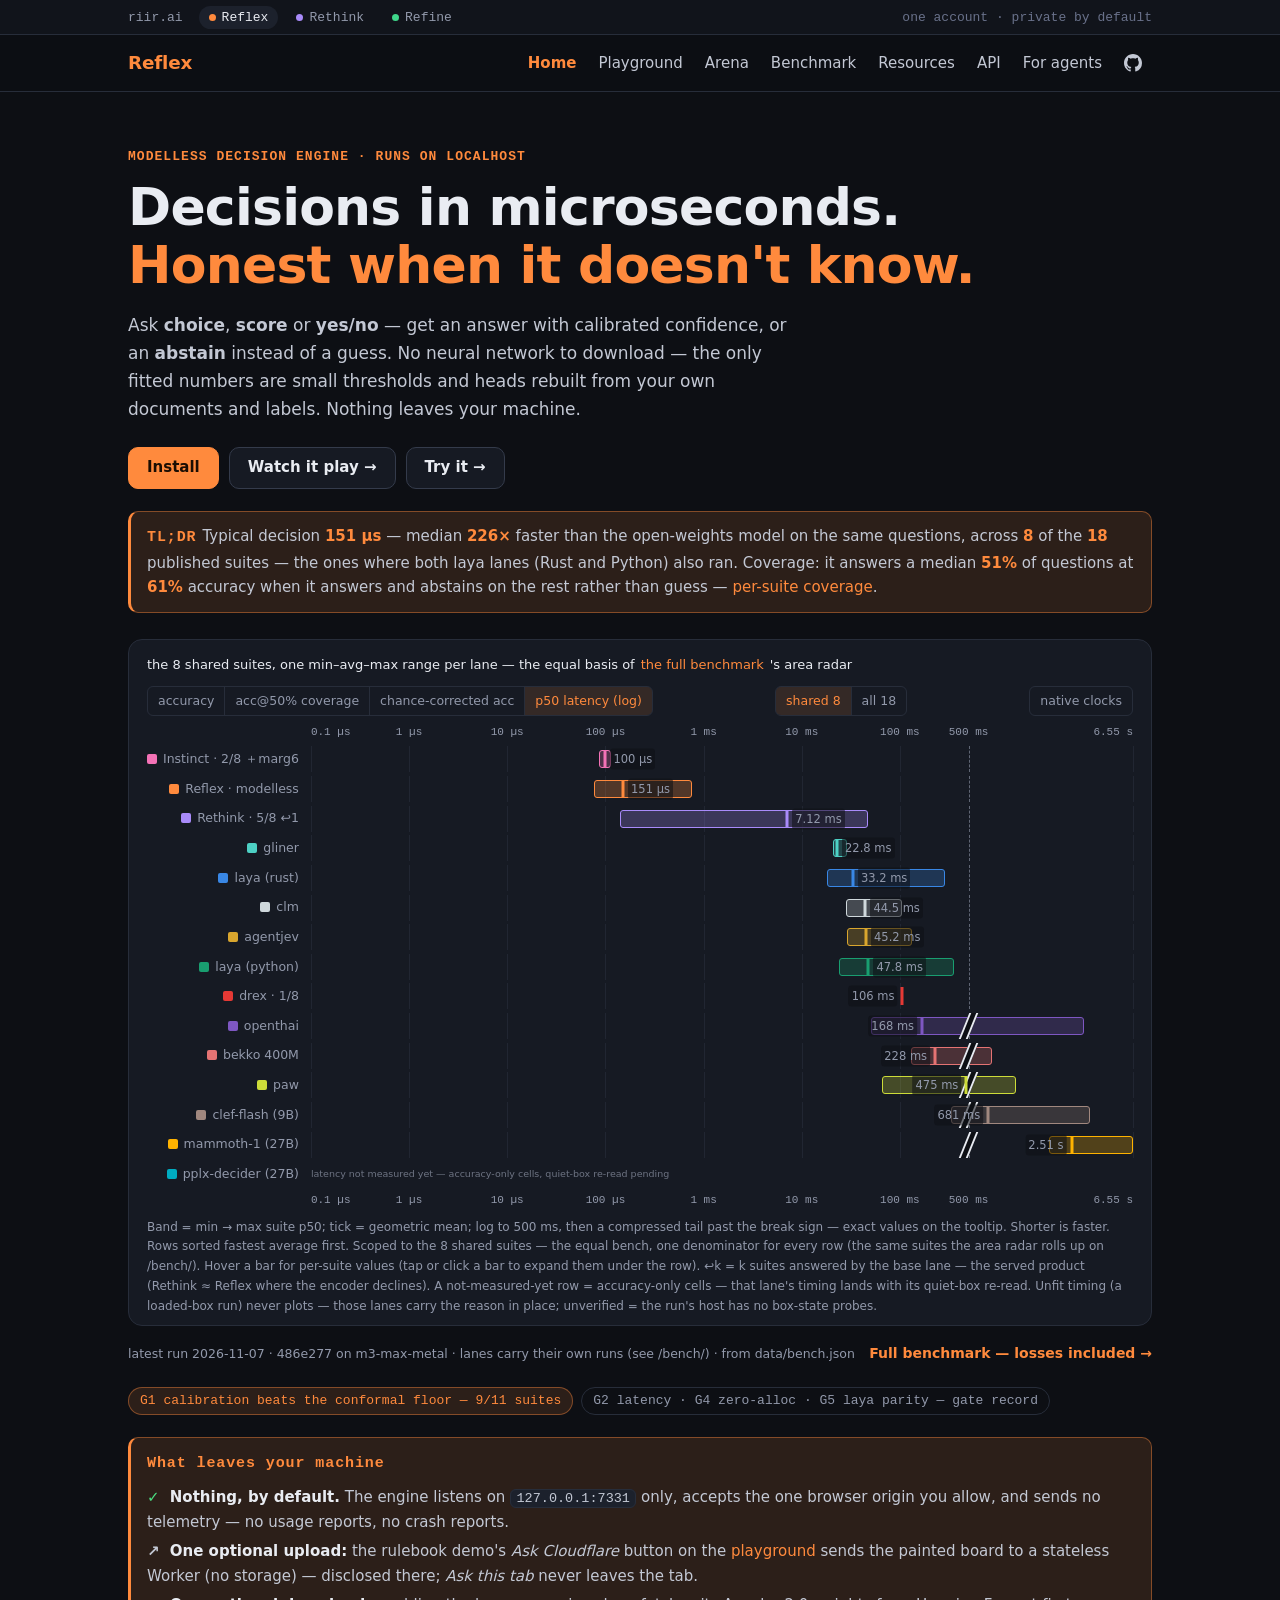
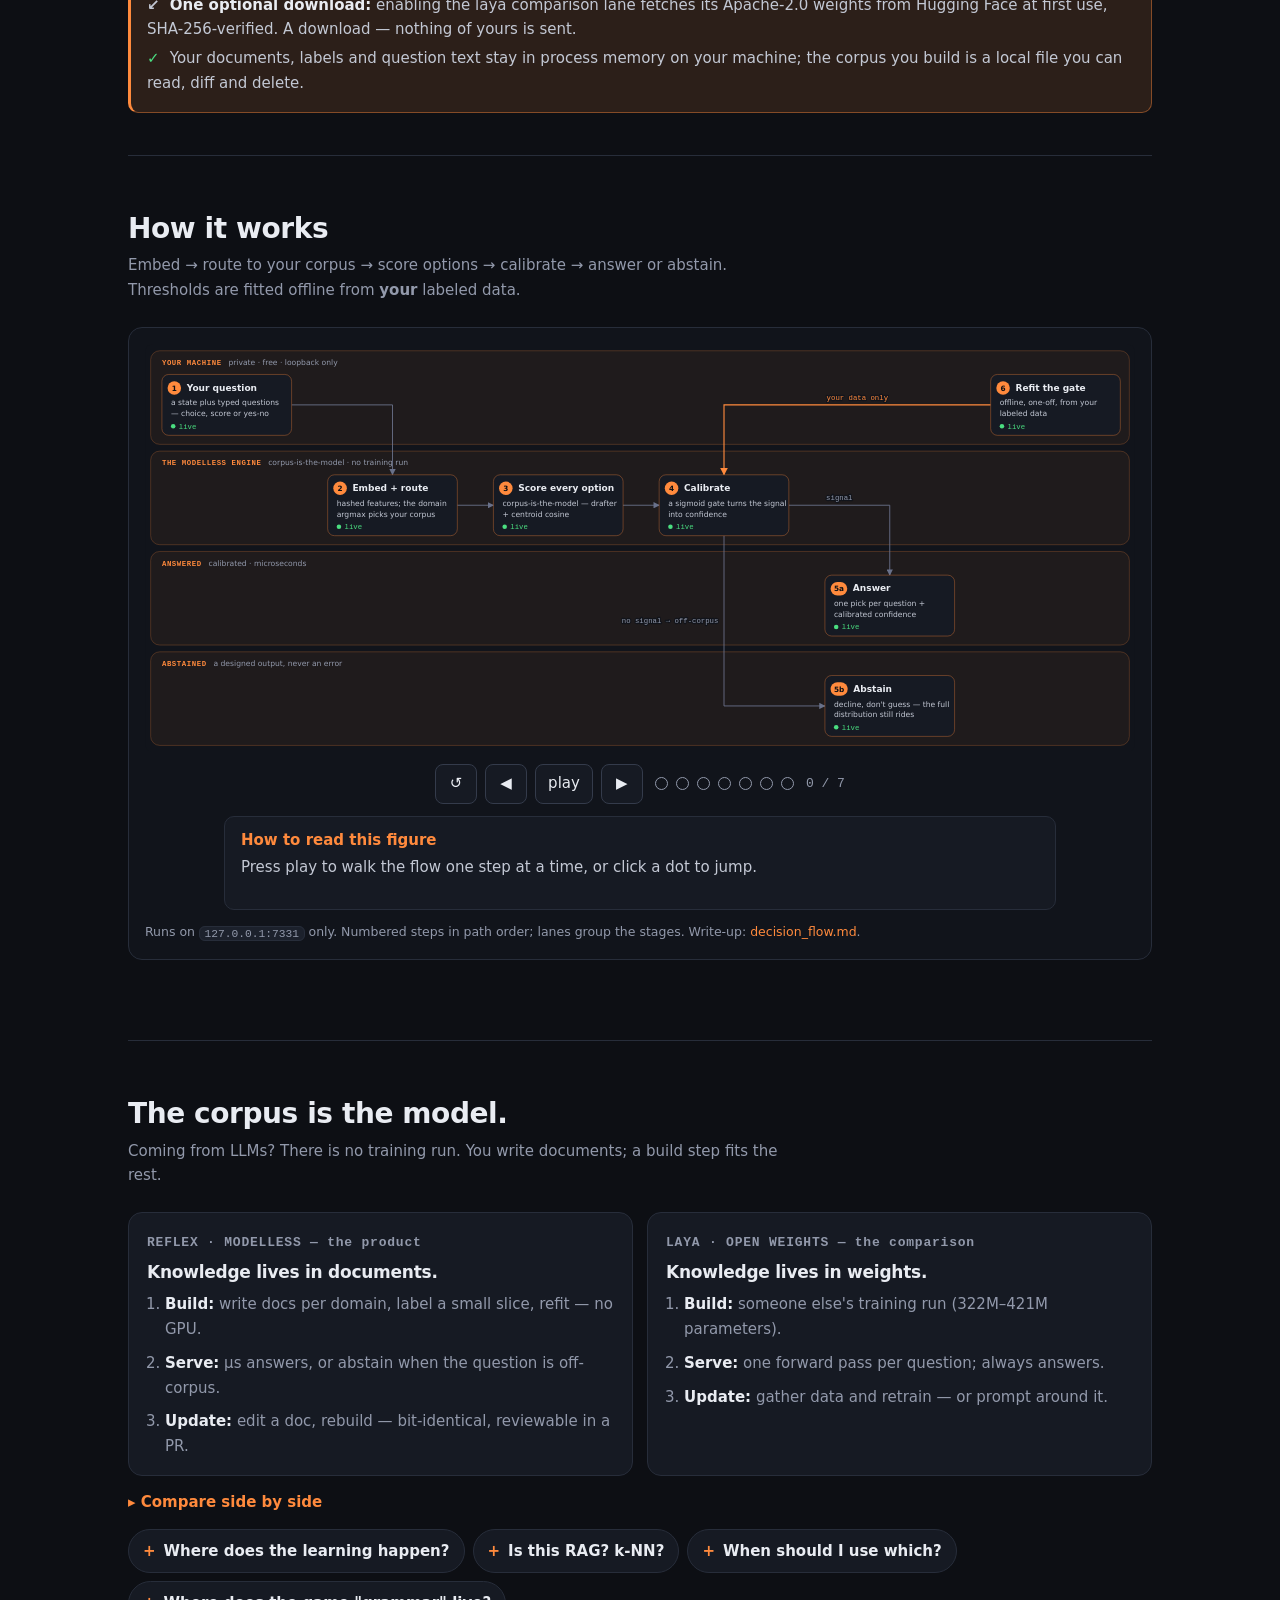
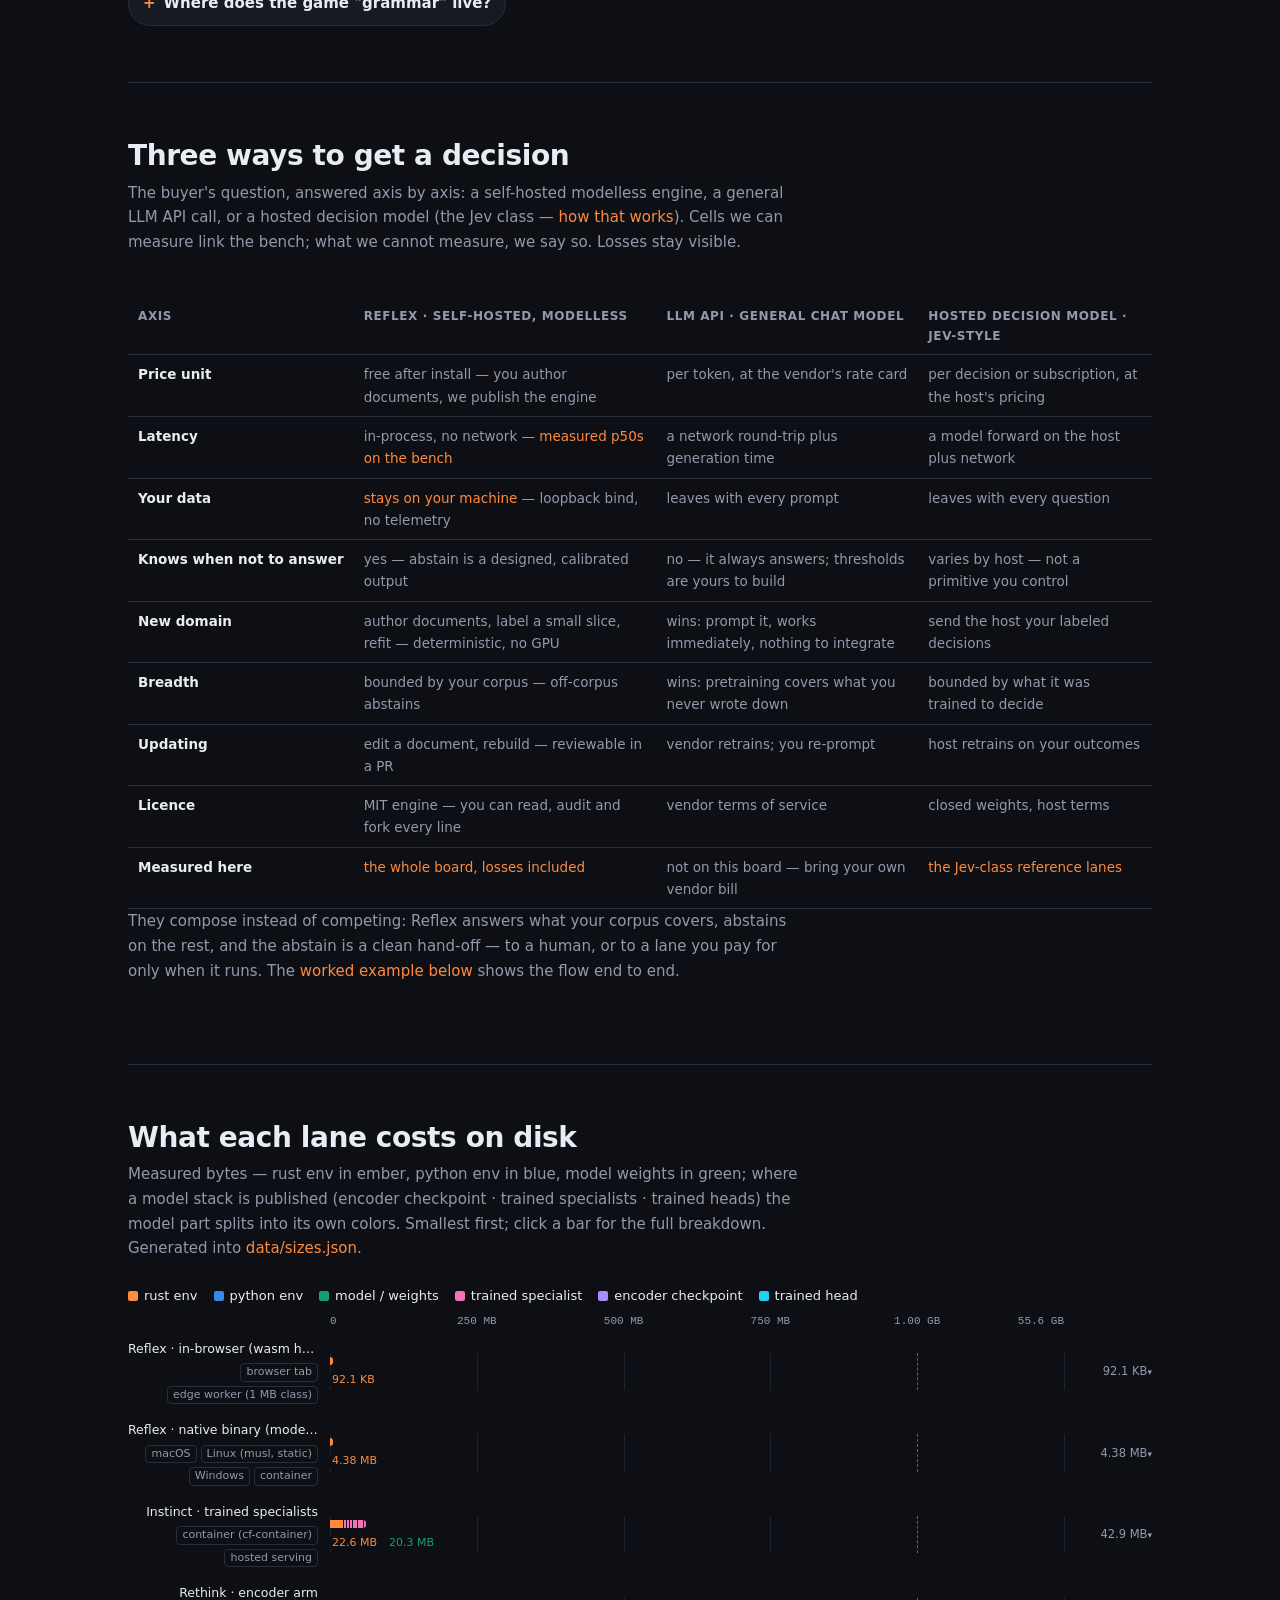
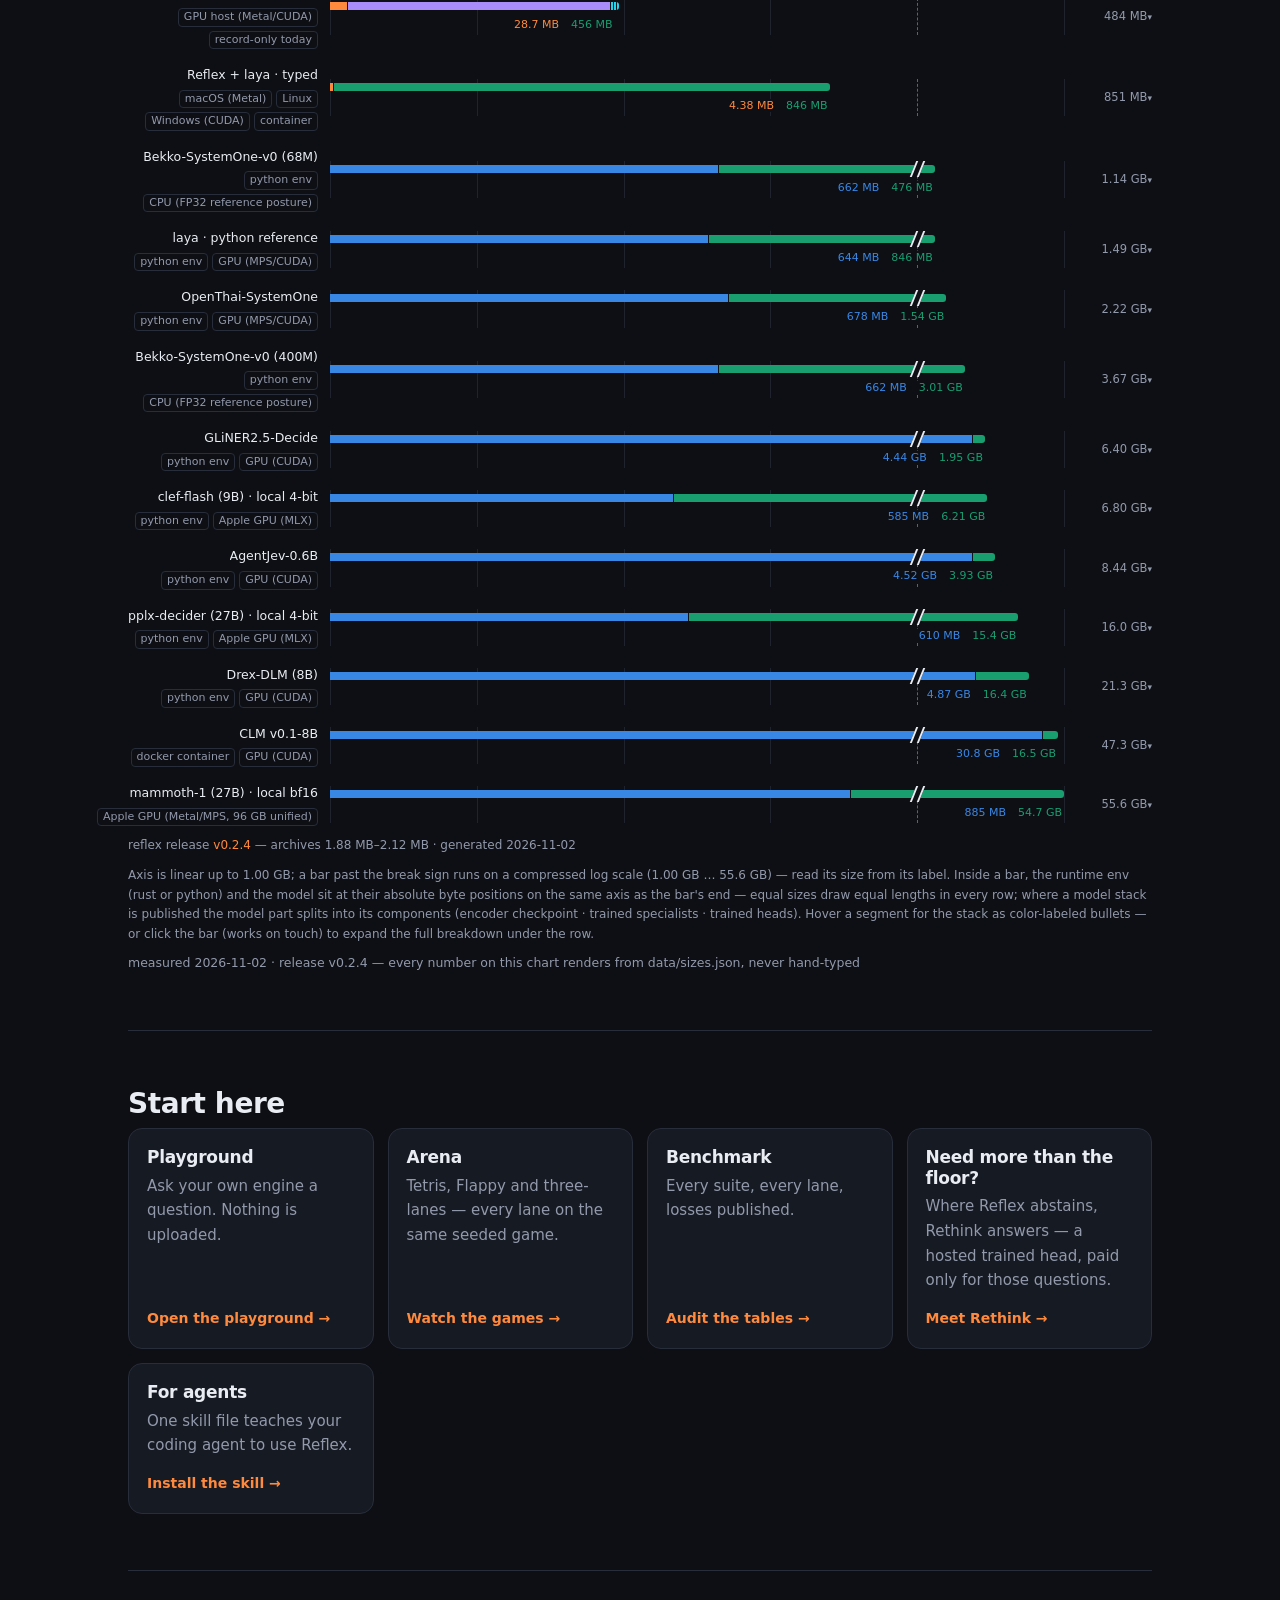
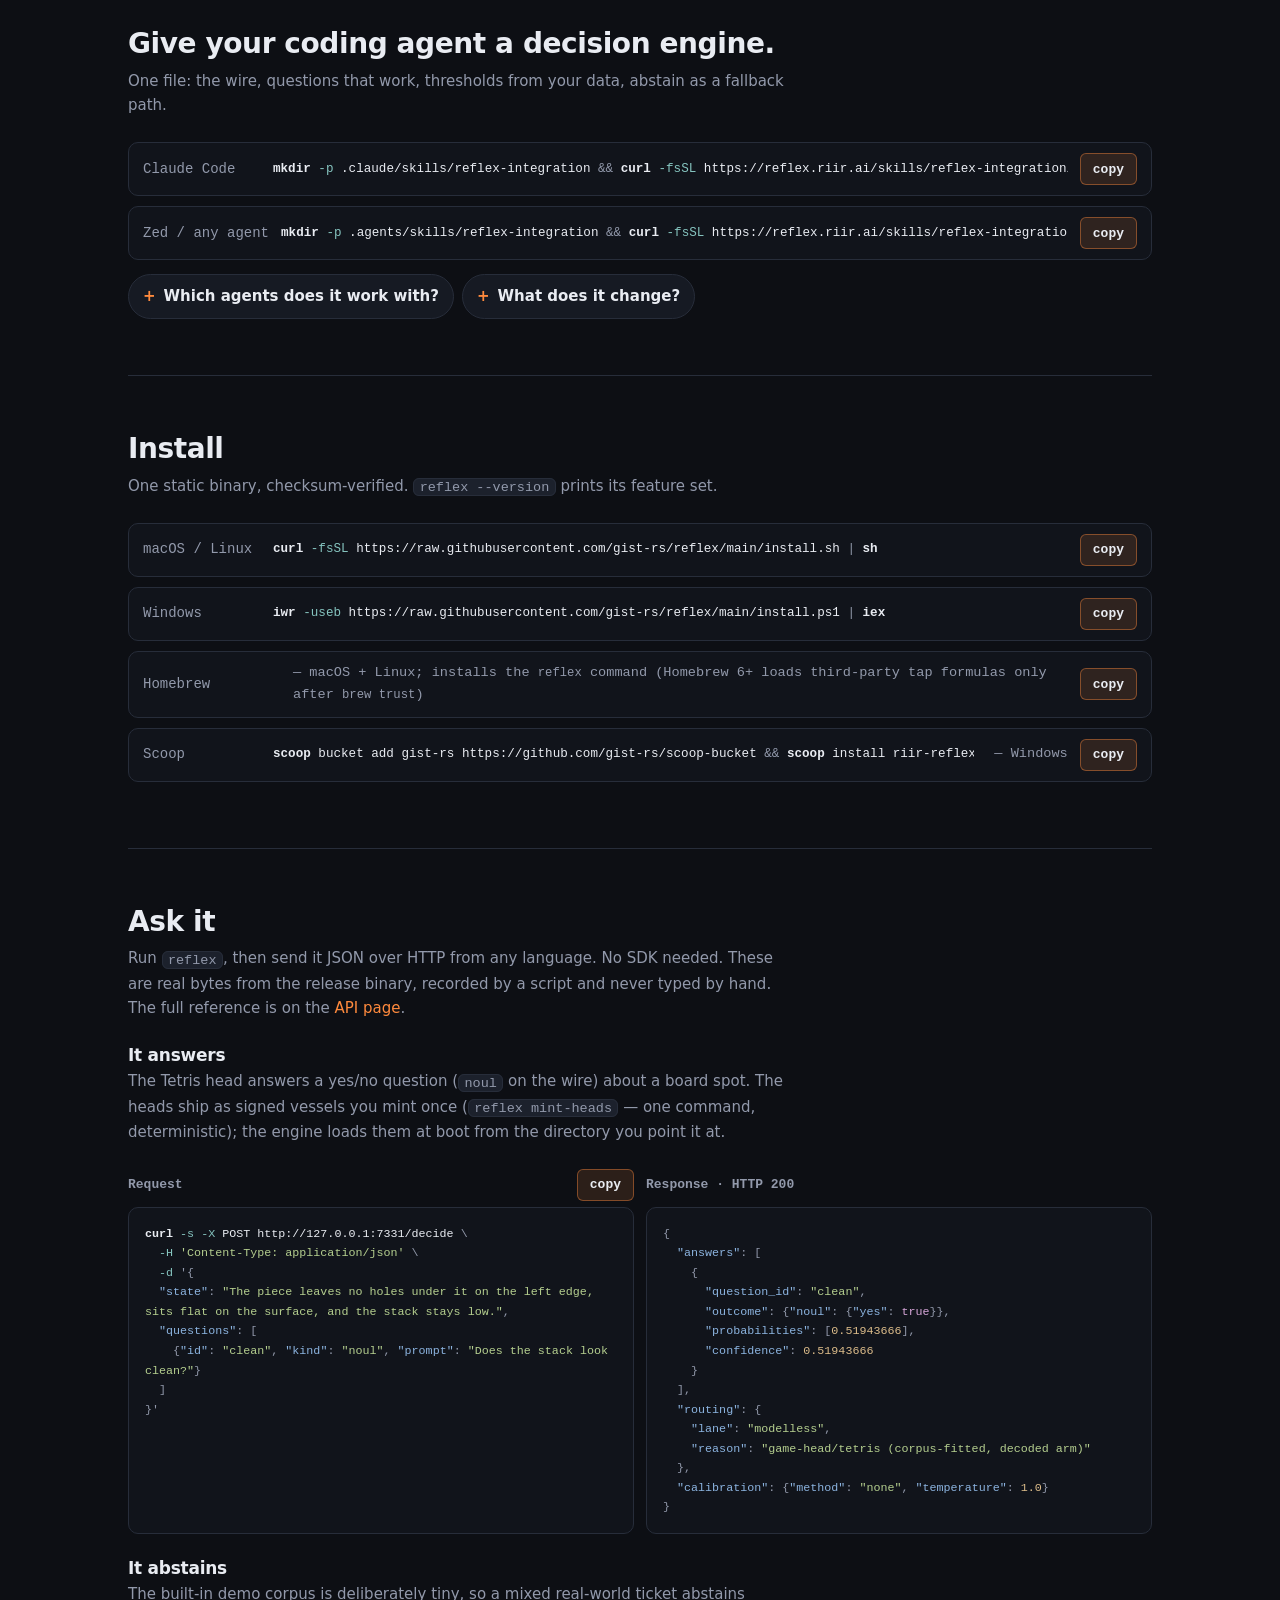
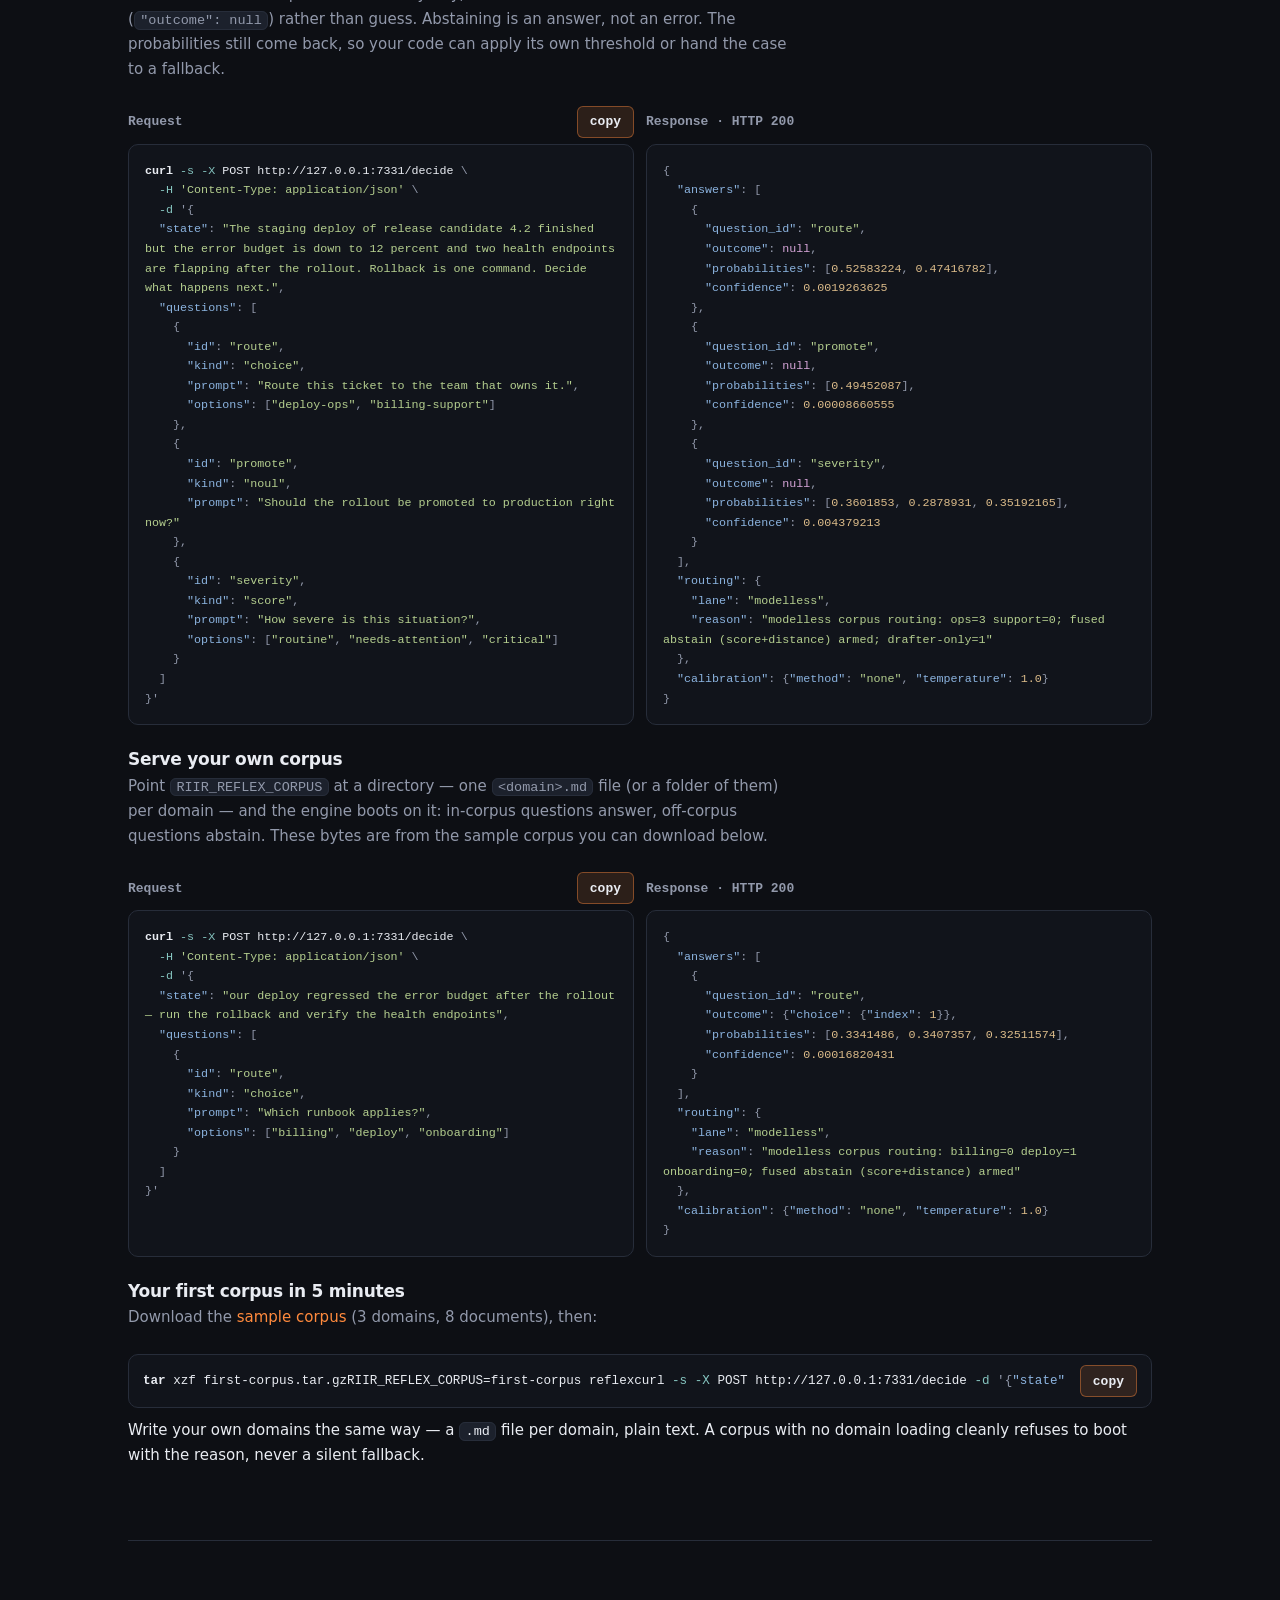
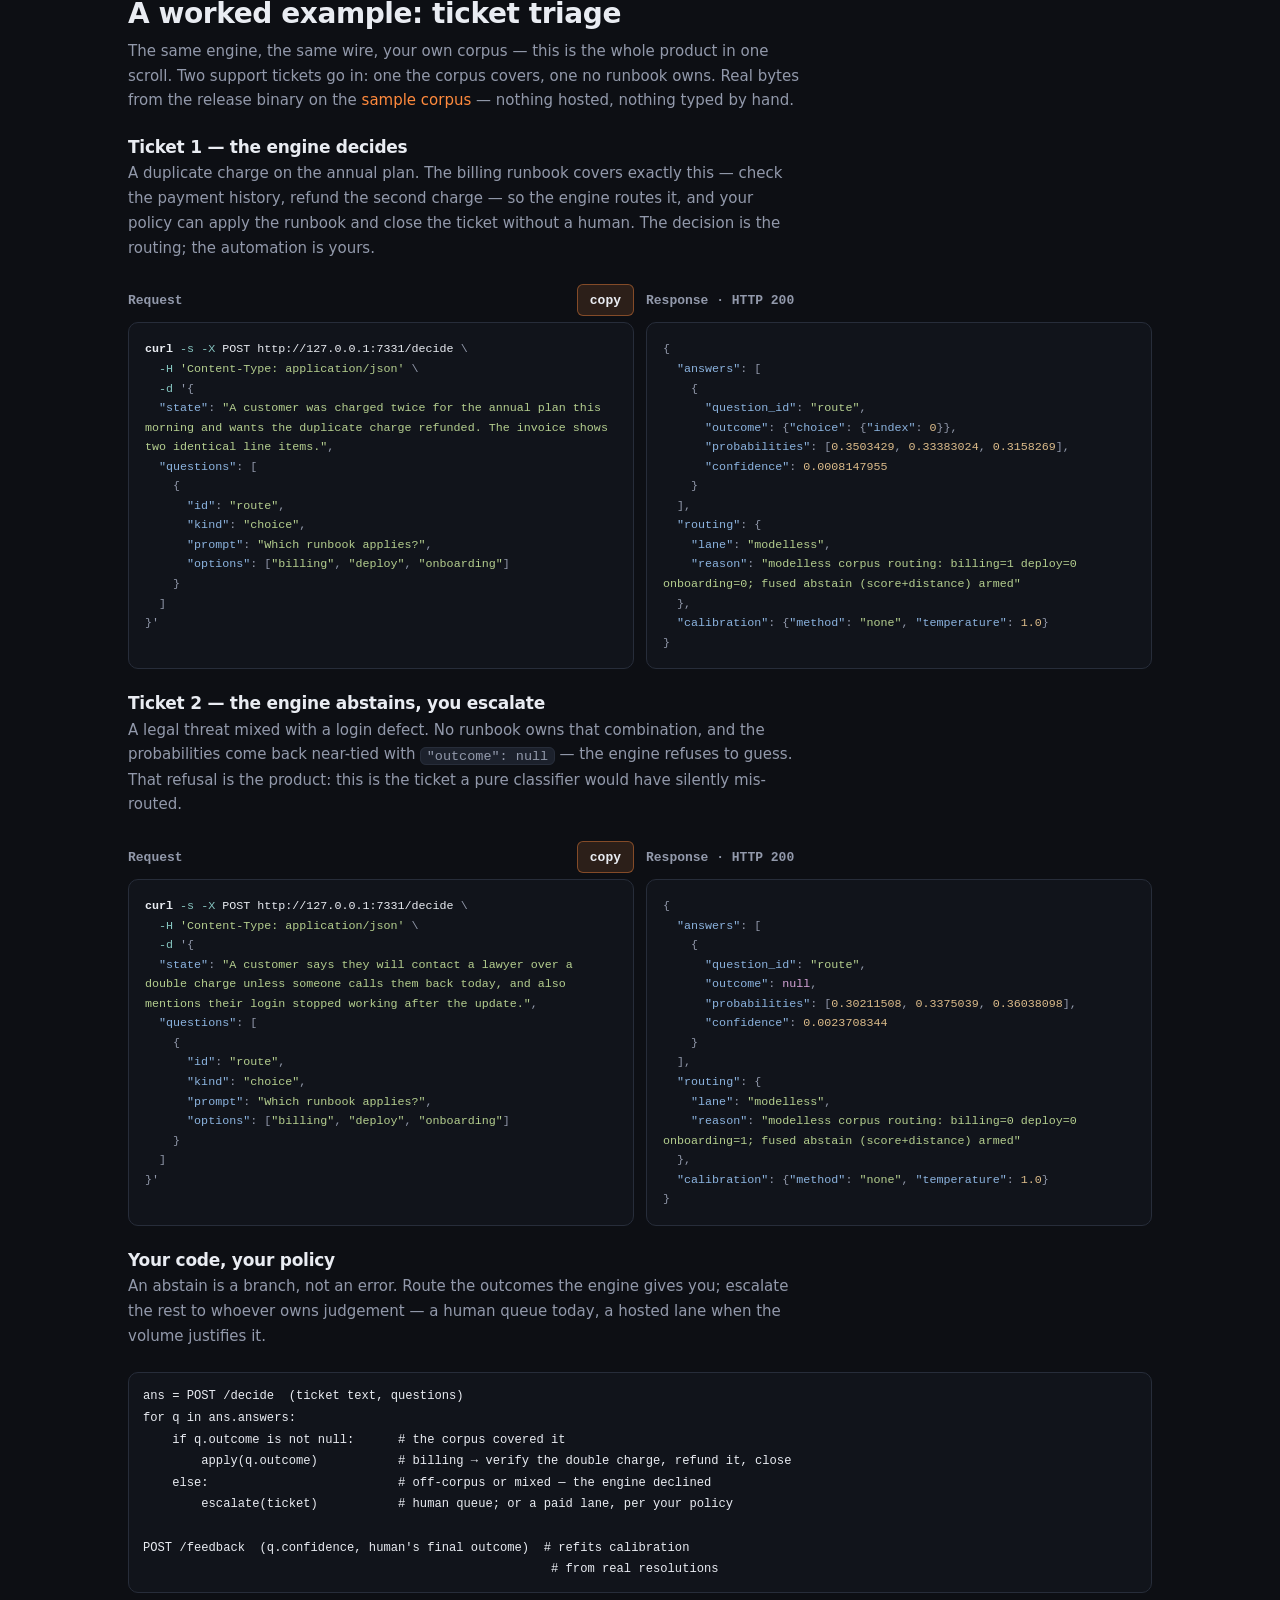
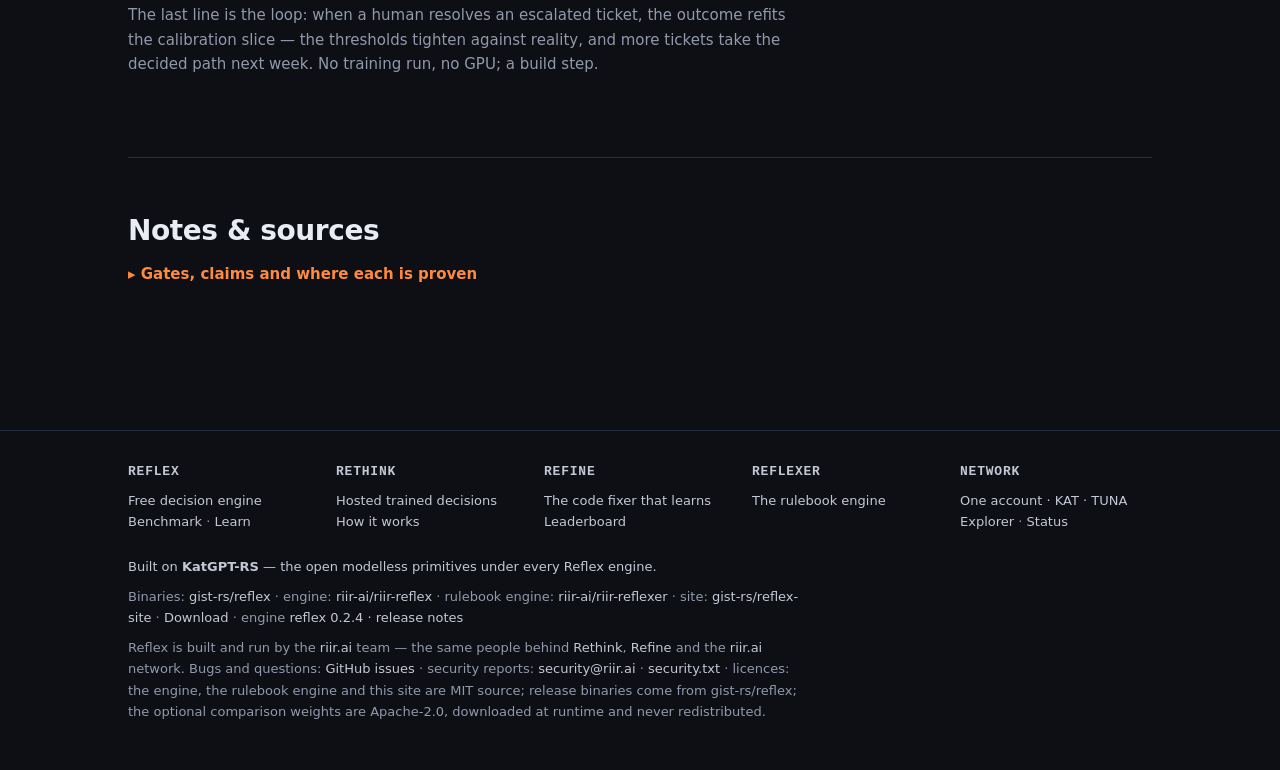
==== commit a4eac6d5: "chore: riir-* moved gist-rs org -> riir-ai org - live docs/workflows/src/website links: gist-rs/riir" ====
--- a/index.html
+++ b/index.html
@@ -29,7 +29,7 @@
       <a href="/resources/">Resources</a>
       <a href="/docs/api/">API</a>
       <a href="/#skill">For agents</a>
-      <a class="gh" href="https://github.com/gist-rs/riir-reflex" aria-label="Reflex on GitHub" title="github.com/gist-rs/riir-reflex"><svg viewBox="0 0 16 16" width="18" height="18" fill="currentColor" aria-hidden="true" focusable="false"><path d="M8 0C3.58 0 0 3.58 0 8c0 3.54 2.29 6.53 5.47 7.59.4.07.55-.17.55-.38 0-.19-.01-.82-.01-1.49-2.01.37-2.53-.49-2.69-.94-.09-.23-.48-.94-.82-1.13-.28-.15-.68-.52-.01-.53.63-.01 1.08.58 1.23.82.72 1.21 1.87.87 2.33.66.07-.52.28-.87.51-1.07-1.78-.2-3.64-.89-3.64-3.95 0-.87.31-1.59.82-2.15-.08-.2-.36-1.02.08-2.12 0 0 .67-.21 2.2.82.64-.18 1.32-.27 2-.27s1.36.09 2 .27c1.53-1.04 2.2-.82 2.2-.82.44 1.1.16 1.92.08 2.12.51.56.82 1.27.82 2.15 0 3.07-1.87 3.75-3.65 3.95.29.25.54.73.54 1.48 0 1.07-.01 1.93-.01 2.2 0 .21.15.46.55.38A8.01 8.01 0 0 0 16 8c0-4.42-3.58-8-8-8z"/></svg></a>
+      <a class="gh" href="https://github.com/riir-ai/riir-reflex" aria-label="Reflex on GitHub" title="github.com/riir-ai/riir-reflex"><svg viewBox="0 0 16 16" width="18" height="18" fill="currentColor" aria-hidden="true" focusable="false"><path d="M8 0C3.58 0 0 3.58 0 8c0 3.54 2.29 6.53 5.47 7.59.4.07.55-.17.55-.38 0-.19-.01-.82-.01-1.49-2.01.37-2.53-.49-2.69-.94-.09-.23-.48-.94-.82-1.13-.28-.15-.68-.52-.01-.53.63-.01 1.08.58 1.23.82.72 1.21 1.87.87 2.33.66.07-.52.28-.87.51-1.07-1.78-.2-3.64-.89-3.64-3.95 0-.87.31-1.59.82-2.15-.08-.2-.36-1.02.08-2.12 0 0 .67-.21 2.2.82.64-.18 1.32-.27 2-.27s1.36.09 2 .27c1.53-1.04 2.2-.82 2.2-.82.44 1.1.16 1.92.08 2.12.51.56.82 1.27.82 2.15 0 3.07-1.87 3.75-3.65 3.95.29.25.54.73.54 1.48 0 1.07-.01 1.93-.01 2.2 0 .21.15.46.55.38A8.01 8.01 0 0 0 16 8c0-4.42-3.58-8-8-8z"/></svg></a>
     </nav>
   </div>
 </header>
@@ -96,7 +96,7 @@
       </picture>
       <figcaption>Runs on <code>127.0.0.1:7331</code> only. Numbered steps in path order;
         lanes group the stages. Write-up:
-        <a href="https://github.com/gist-rs/riir-reflex/blob/HEAD/.docs/03_decision_flow/decision_flow.md">decision_flow.md</a>.</figcaption>
+        <a href="https://github.com/riir-ai/riir-reflex/blob/HEAD/.docs/03_decision_flow/decision_flow.md">decision_flow.md</a>.</figcaption>
     </figure>
     <!-- gfflow:walk decision_flow.svg -->
 <details class="gf-walk-static" data-walk-static="decision_flow.svg"><summary>Step by step: what goes in and what comes out</summary>
@@ -651,10 +651,10 @@
           <span class="src"><a href="/bench/">per-suite verdicts</a></span>
           <span class="src">Angelopoulos &amp; Bates, <a href="https://arxiv.org/abs/2107.07511">conformal prediction</a> (2021)</span></li>
         <li><b>G2 latency</b> (p99 per decision set) and <b>G4 zero allocations</b> on the hot path are GOAT-gated in the engine repo.
-          <span class="src"><a href="https://github.com/gist-rs/riir-reflex/blob/HEAD/benches/decision_set_goat.rs">decision_set_goat.rs</a></span>
-          <span class="src"><a href="https://github.com/gist-rs/riir-reflex#the-gates-plan-603-goat">gate table</a></span></li>
+          <span class="src"><a href="https://github.com/riir-ai/riir-reflex/blob/HEAD/benches/decision_set_goat.rs">decision_set_goat.rs</a></span>
+          <span class="src"><a href="https://github.com/riir-ai/riir-reflex#the-gates-plan-603-goat">gate table</a></span></li>
         <li><b>G5 laya parity</b> — our Rust port must match the reference checkpoints' top-1 answers (≥ 99.9%) within 1e-3 probability drift.
-          <span class="src"><a href="https://github.com/gist-rs/riir-reflex/blob/HEAD/tests/laya_riir_parity.rs">laya_riir_parity.rs</a></span></li>
+          <span class="src"><a href="https://github.com/riir-ai/riir-reflex/blob/HEAD/tests/laya_riir_parity.rs">laya_riir_parity.rs</a></span></li>
         <li><b>laya weights are never redistributed.</b> The optional comparison lane loads Apache-2.0 checkpoints (ModernBERT, mmBERT,
           mask-scoring head) from Hugging Face at runtime, SHA-256-verified; their license ships in every release's THIRD_PARTY_LICENSES.md.
           <span class="src"><a href="https://huggingface.co/brainfunctioncollapse">brainfunctioncollapse</a></span>
@@ -688,8 +688,8 @@
     </div>
       <div class="fine">
       Binaries: <a href="https://github.com/gist-rs/reflex">gist-rs/reflex</a> ·
-      engine: <a href="https://github.com/gist-rs/riir-reflex">gist-rs/riir-reflex</a> ·
-      rulebook engine: <a href="https://github.com/gist-rs/riir-reflexer">gist-rs/riir-reflexer</a> ·
+      engine: <a href="https://github.com/riir-ai/riir-reflex">riir-ai/riir-reflex</a> ·
+      rulebook engine: <a href="https://github.com/riir-ai/riir-reflexer">riir-ai/riir-reflexer</a> ·
       site: <a href="https://github.com/gist-rs/reflex-site">gist-rs/reflex-site</a> ·
       <a href="https://github.com/gist-rs/reflex/releases">Download</a> ·
       <!-- wire:version --><span data-wire-version>engine <a href="https://github.com/gist-rs/reflex/releases/tag/v0.2.4">reflex 0.2.4 · release notes</a></span><!-- /wire:version -->
@@ -697,7 +697,7 @@
       <div class="fine about">
       Reflex is built and run by the <a href="https://github.com/gist-rs">riir.ai</a> team — the same people behind
       <a href="https://rethink.riir.ai/">Rethink</a>, <a href="https://refine.riir.ai/">Refine</a> and the <a href="https://riir.ai/">riir.ai</a> network.
-      Bugs and questions: <a href="https://github.com/gist-rs/riir-reflex/issues">GitHub issues</a> ·
+      Bugs and questions: <a href="https://github.com/riir-ai/riir-reflex/issues">GitHub issues</a> ·
       security reports: <a href="mailto:security@riir.ai">security@riir.ai</a> · <a href="/.well-known/security.txt">security.txt</a> ·
       licences: the engine, the rulebook engine and this site are MIT source; release binaries come from gist-rs/reflex;
       the optional comparison weights are Apache-2.0, downloaded at runtime and never redistributed.
--- a/assets/style.css
+++ b/assets/style.css
@@ -226,8 +226,12 @@
 .bc-toggle button { background: transparent; color: var(--muted); border: 0; padding: 4px 10px; font: inherit; font-size: 12.5px; cursor: pointer; }
 .bc-toggle button + button { border-left: 1px solid var(--line); }
 .bc-toggle button[aria-pressed="true"] { background: var(--accent-soft); color: var(--accent); }
-.bc-hgrid { display: grid; grid-template-columns: 150px 1fr; column-gap: 12px; row-gap: 9px; align-items: center; }
-.bc-hlabel { font-size: 12.5px; color: var(--muted); text-align: right; white-space: nowrap; overflow: hidden; text-overflow: ellipsis; }
+.bc-hgrid { display: grid; grid-template-columns: minmax(150px, max-content) 1fr; column-gap: 12px; row-gap: 9px; align-items: center; }
+/* auto-fit: the column grows to the longest label (coverage/tag suffixes
+   included — the 2026-11-06 user report: "mammoth-1 (27B) · 12/18" read
+   "· 1…"); the 260px cap + wrap is the bounded fallback, never an ellipsis
+   (a clipped coverage count reads as a different denominator) */
+.bc-hlabel { font-size: 12.5px; color: var(--muted); text-align: right; overflow-wrap: break-word; max-width: 260px; }
 .bc-hlabel:hover { color: var(--ember); }
 .bc-htrack { position: relative; display: flex; flex-direction: column; gap: 2px; }
 .bc-hbar { position: relative; height: 6px; display: flex; align-items: center; gap: 6px; }
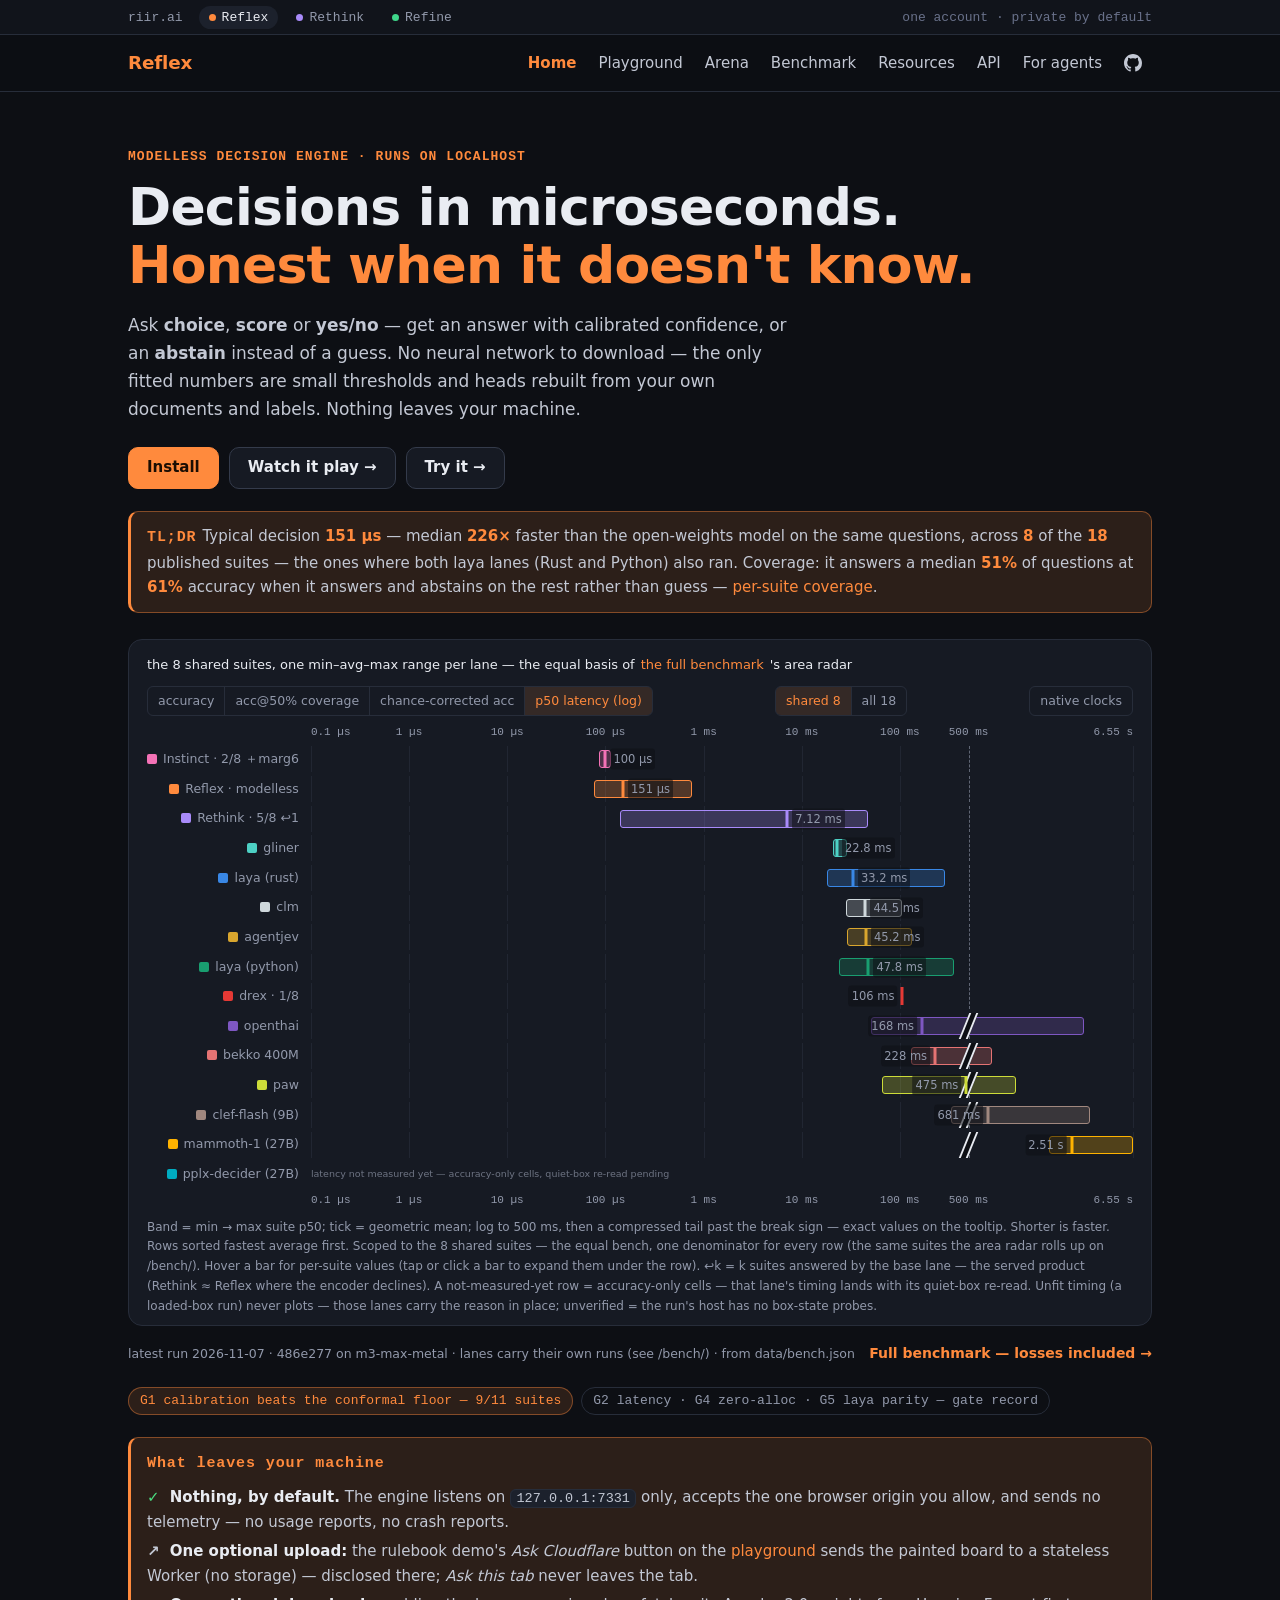
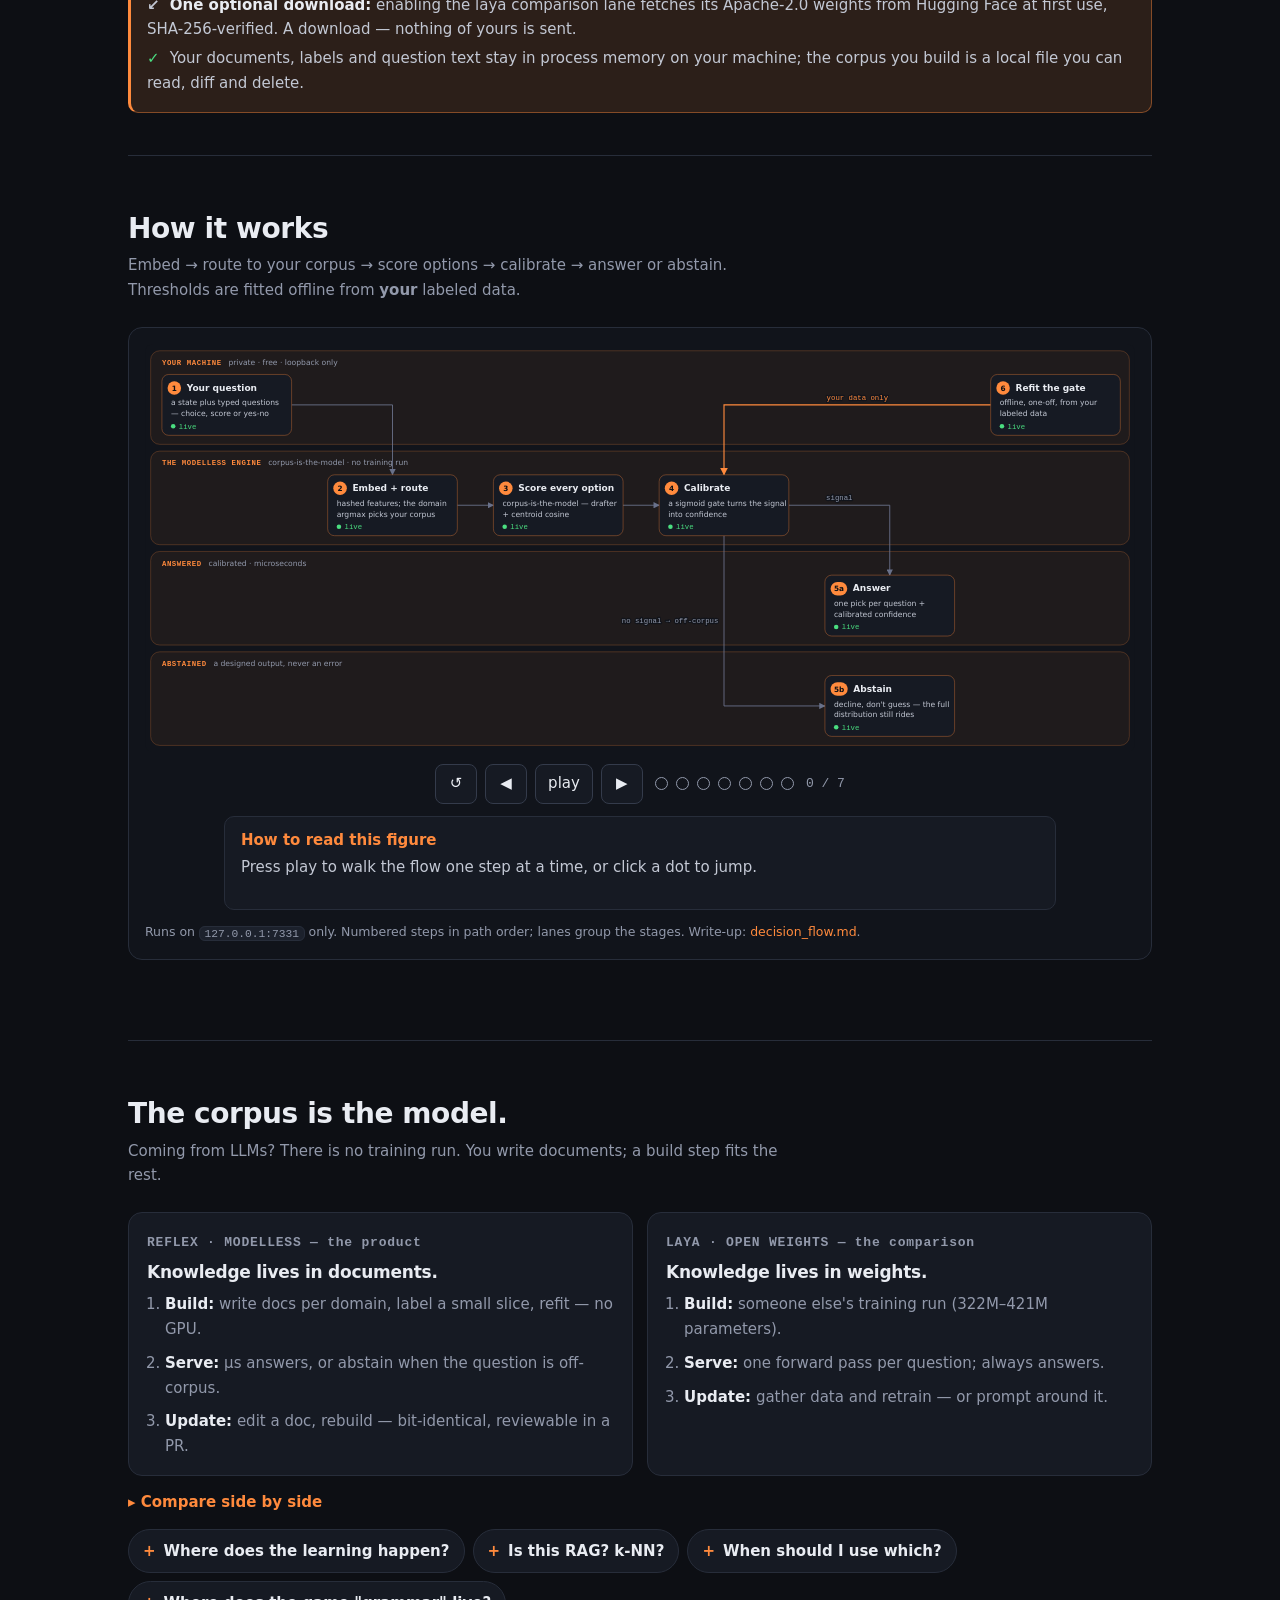
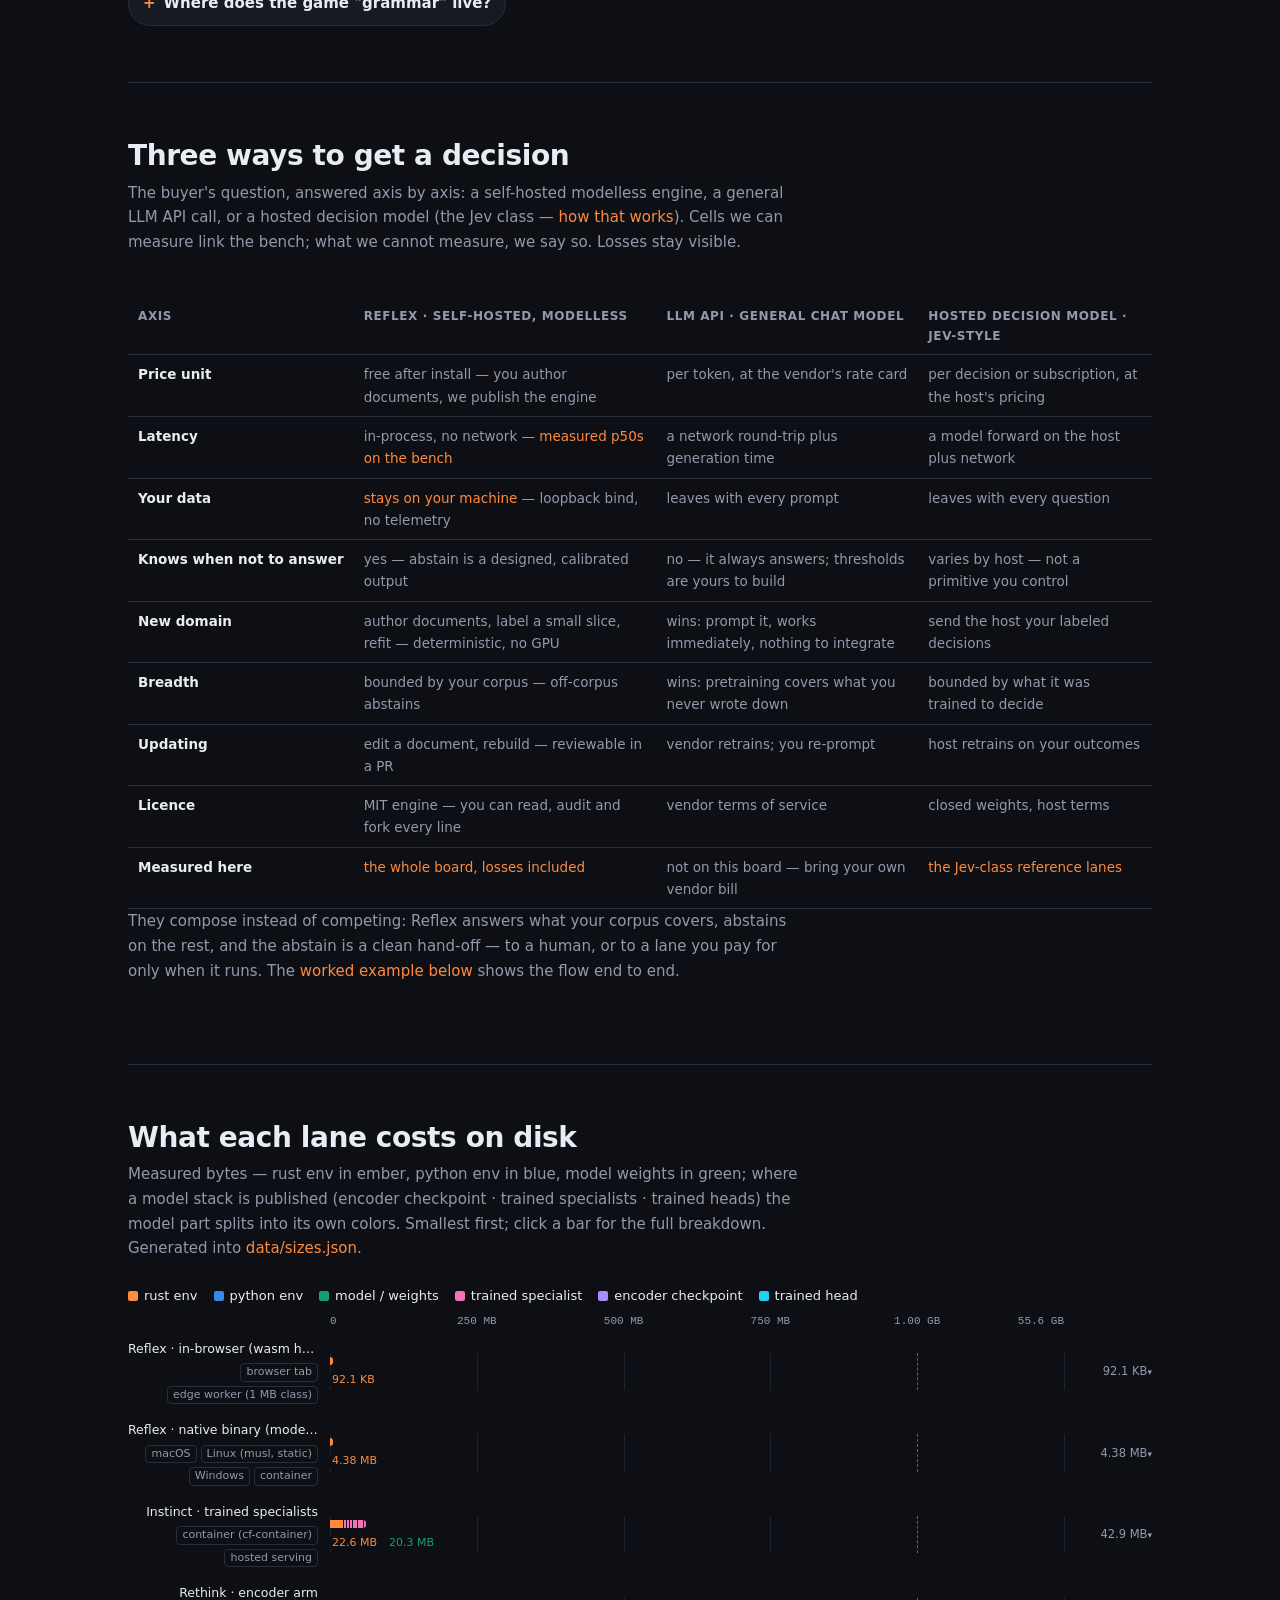
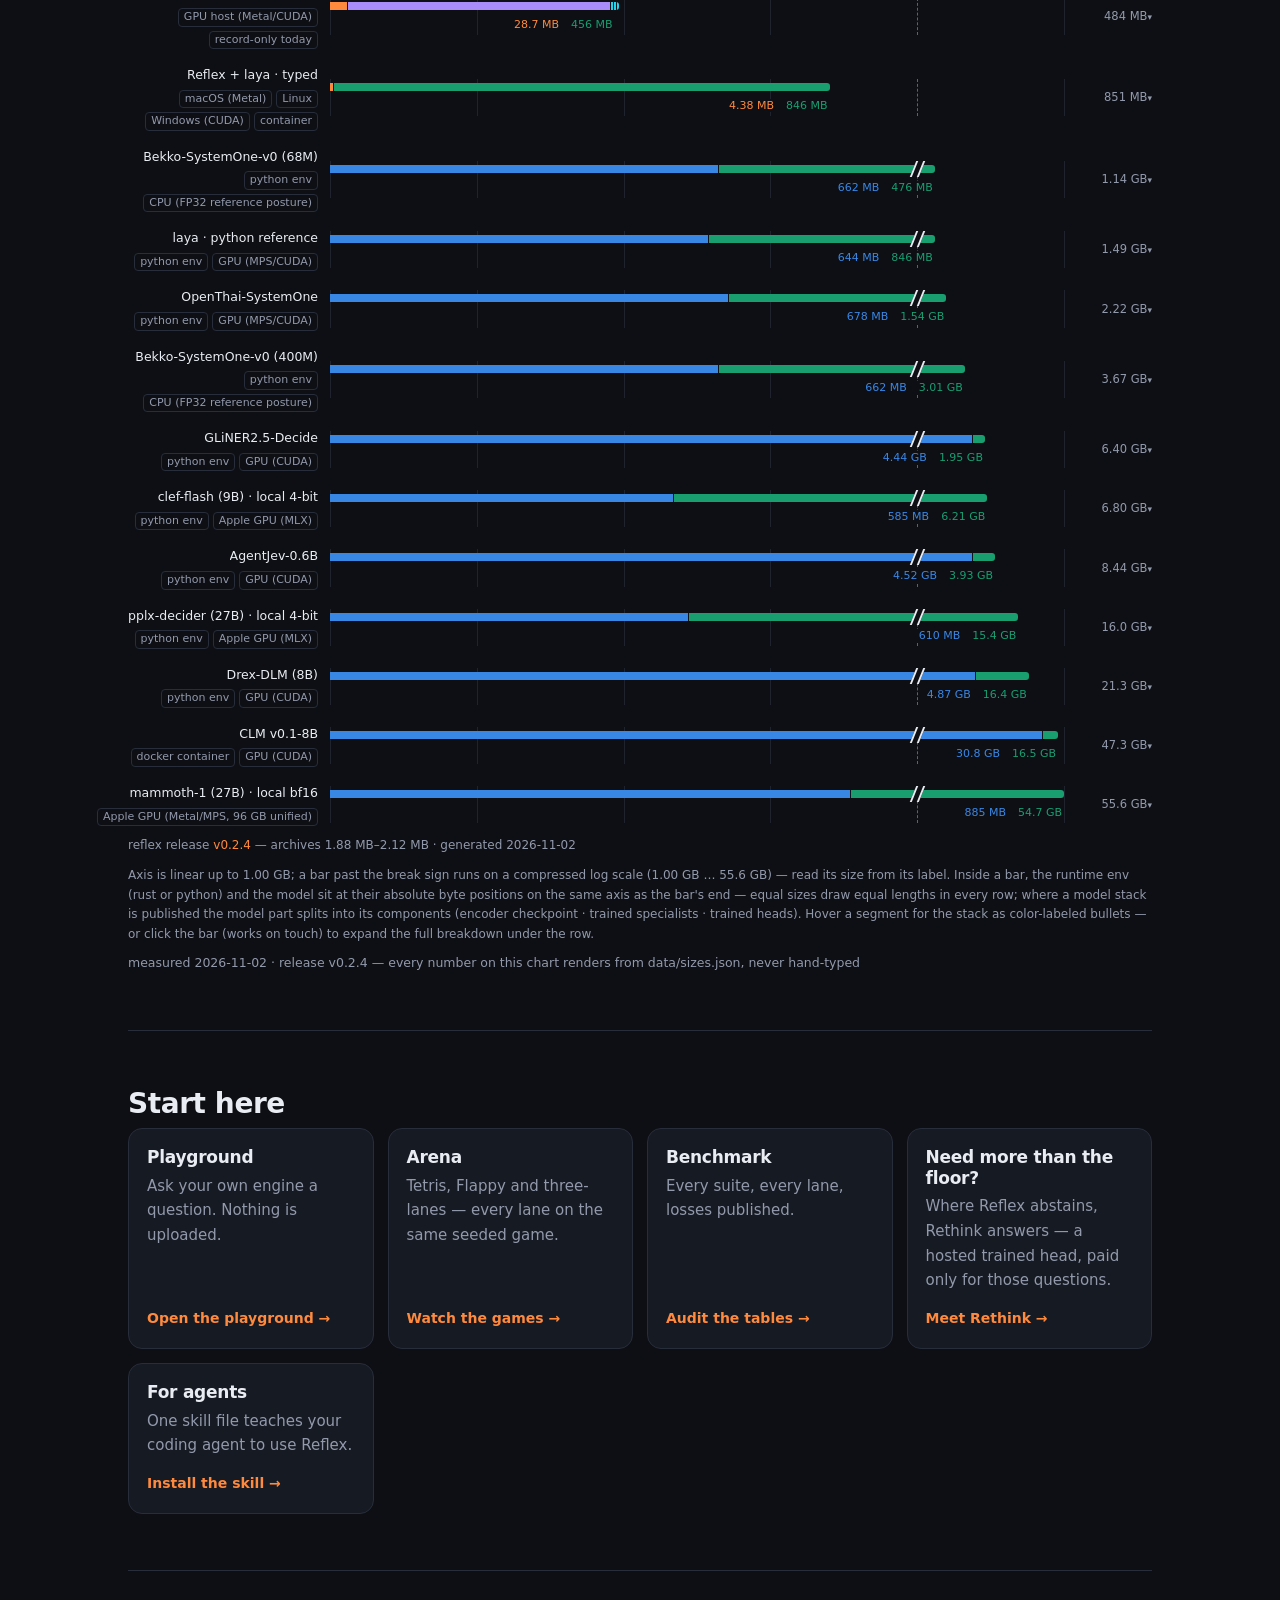
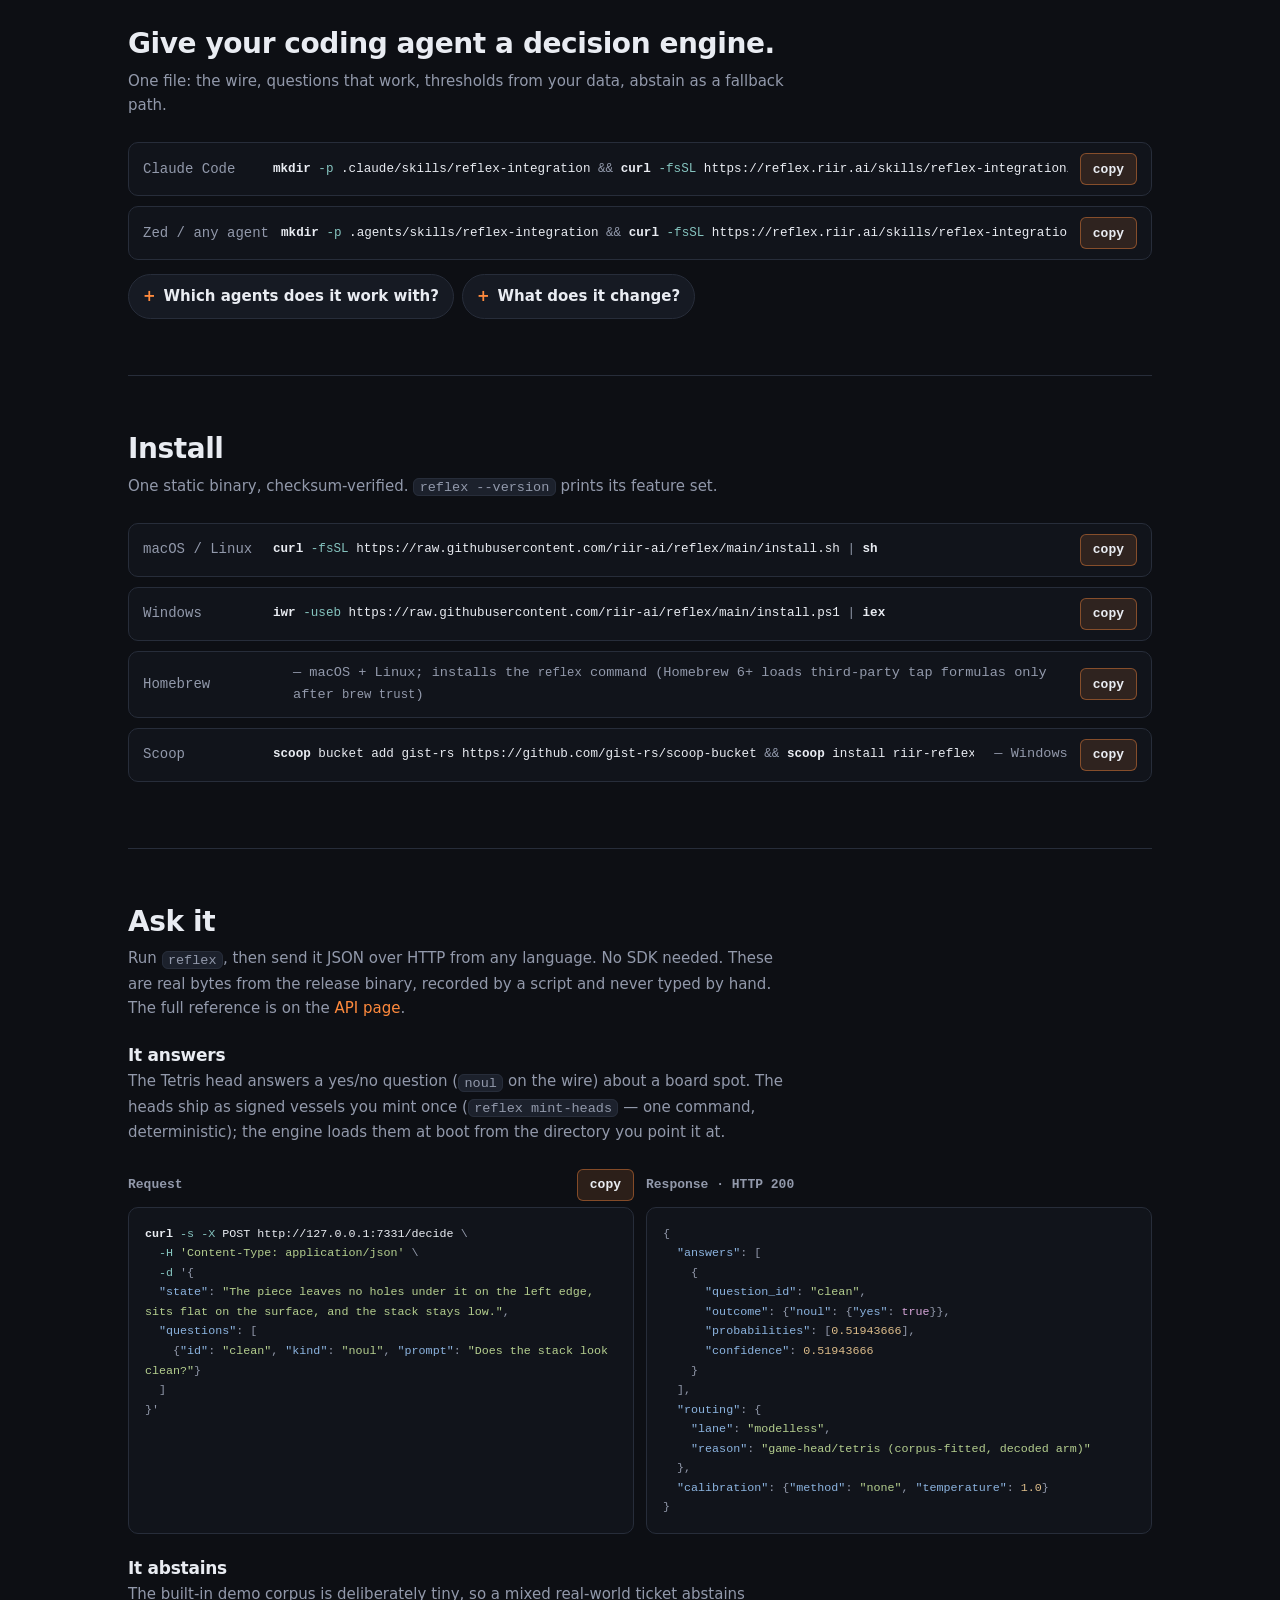
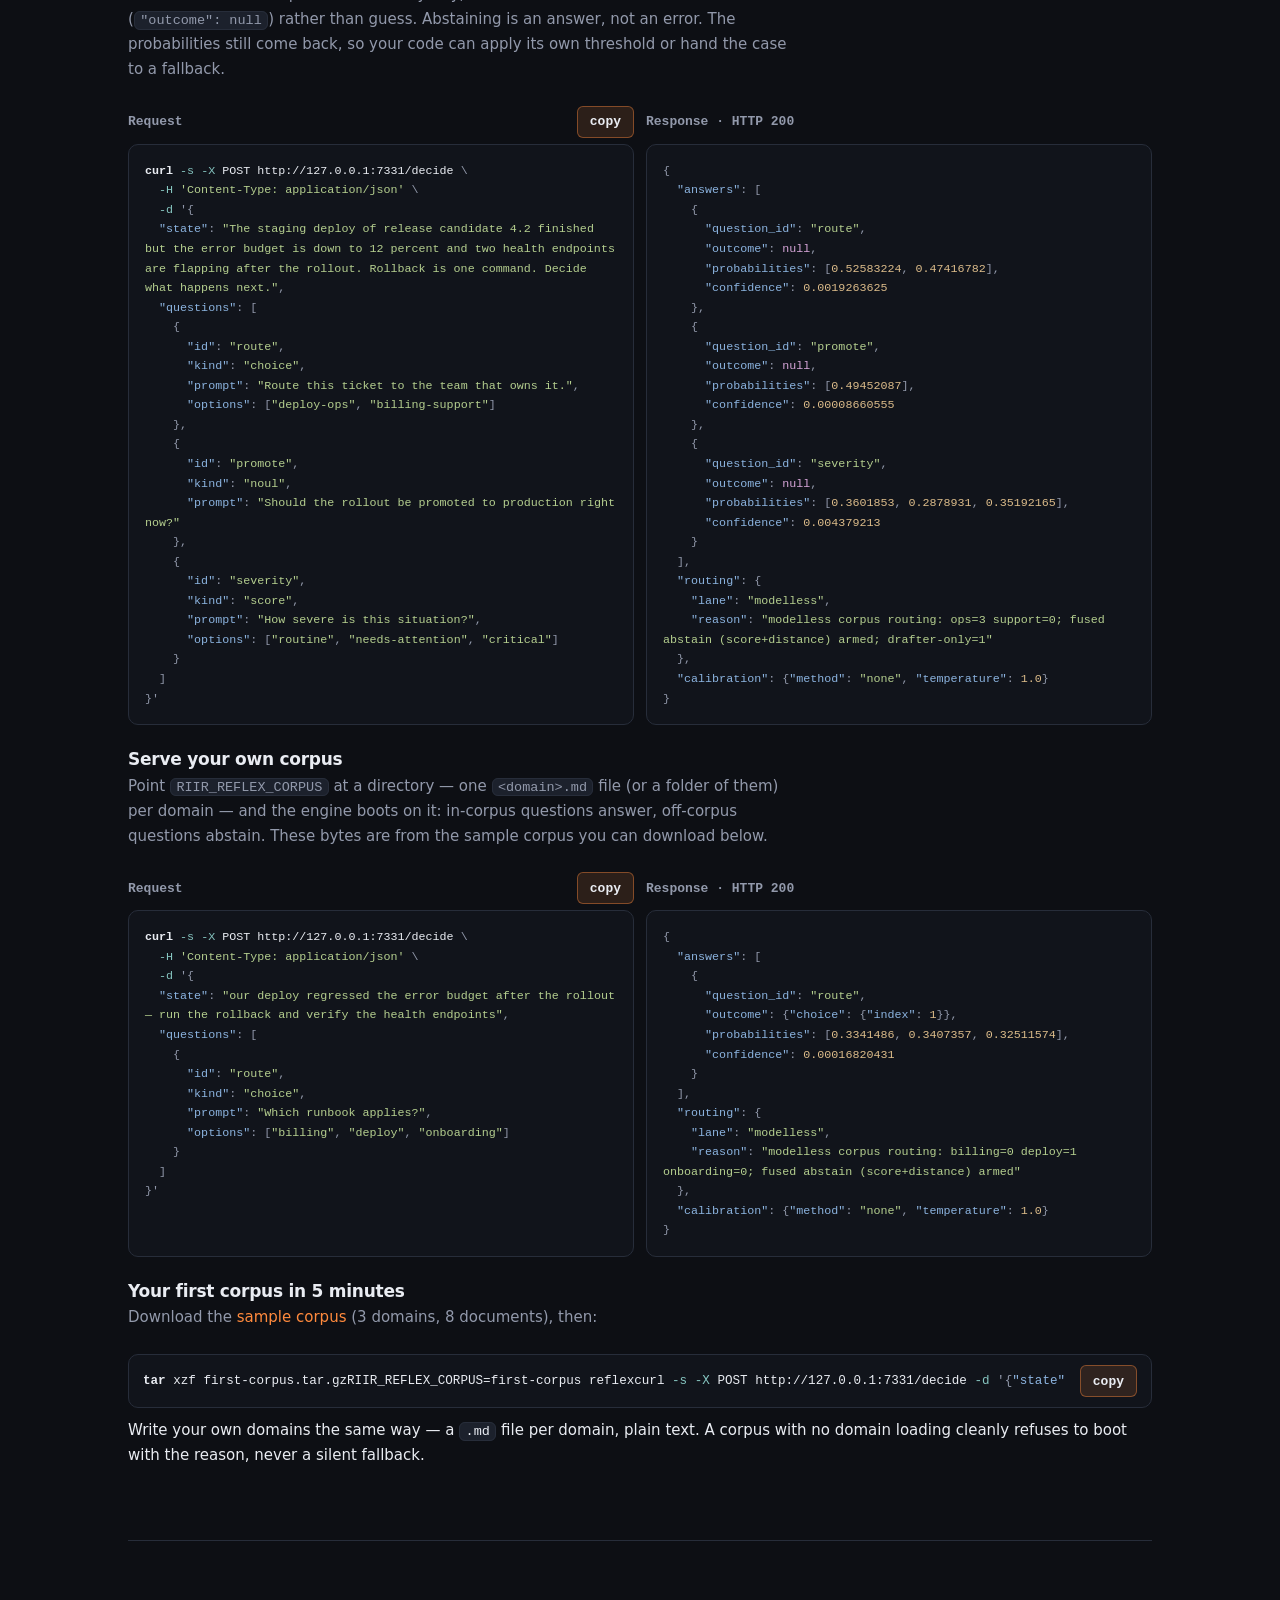
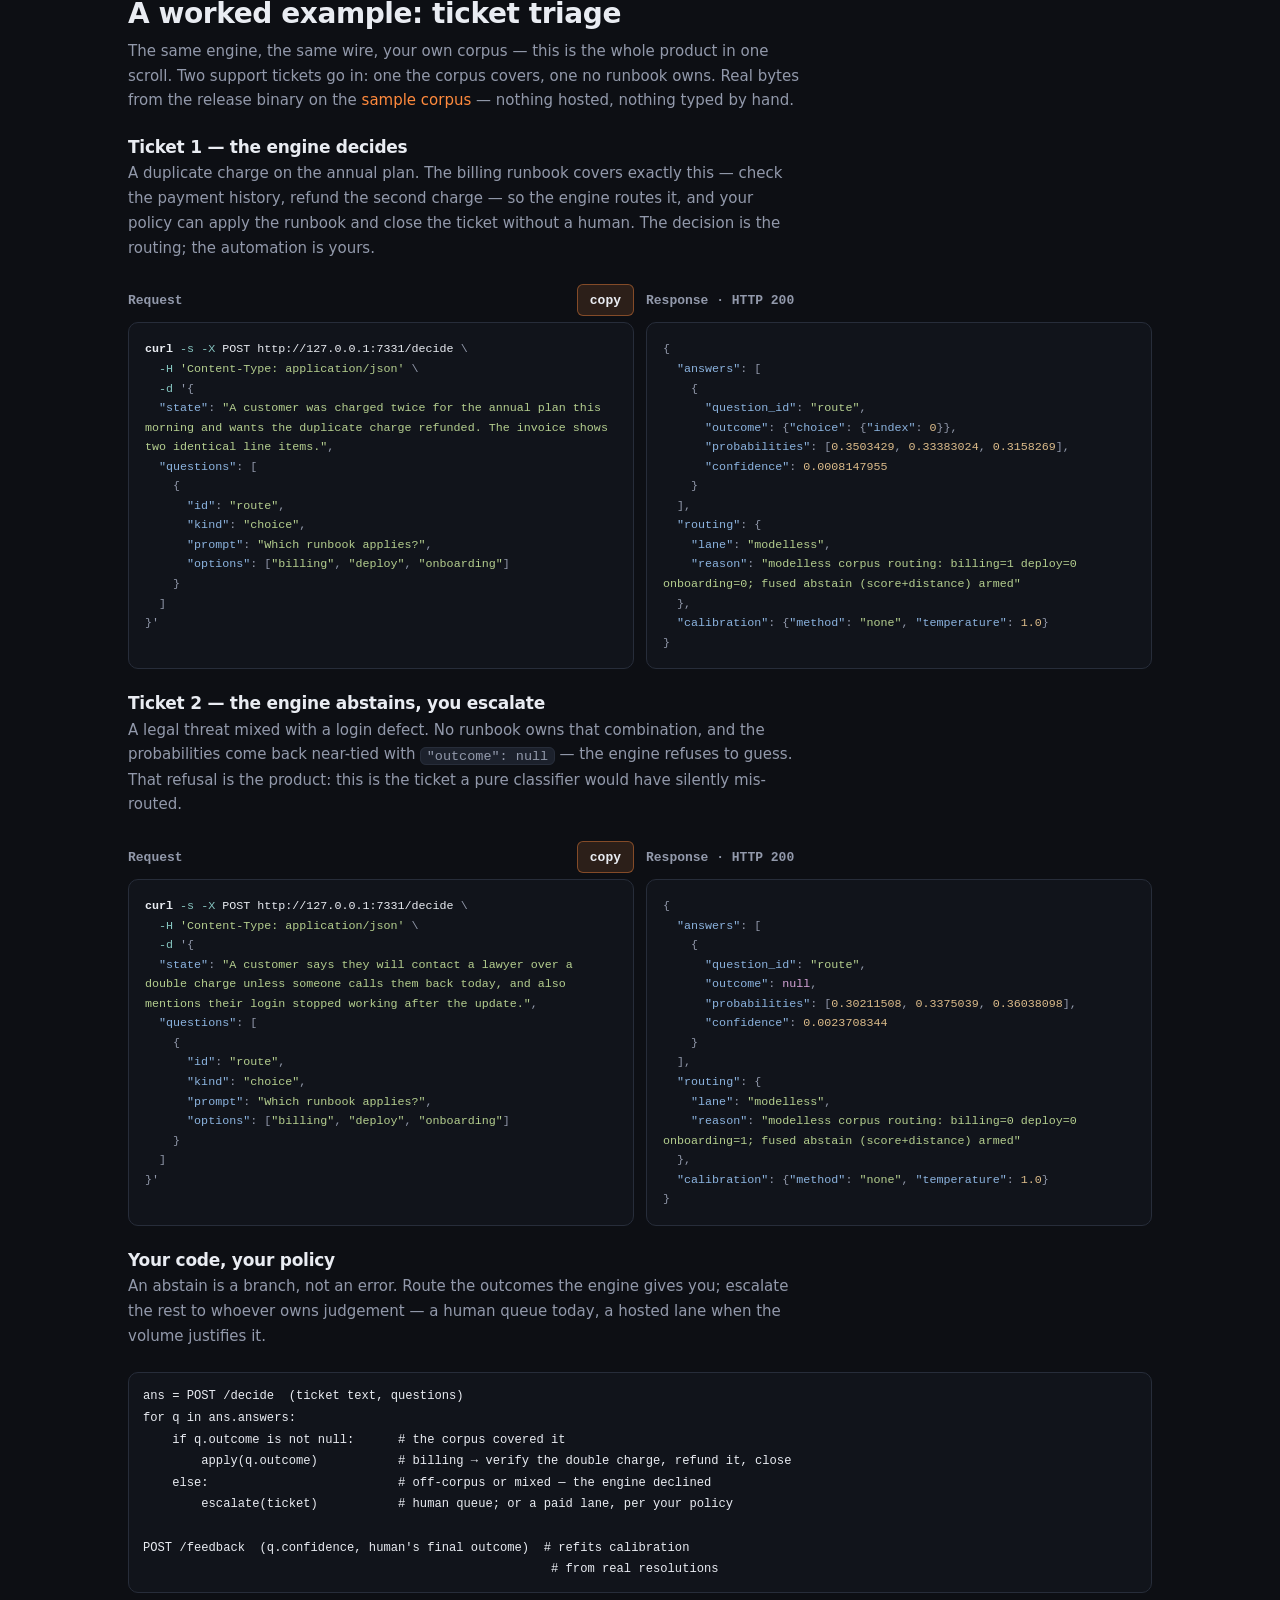
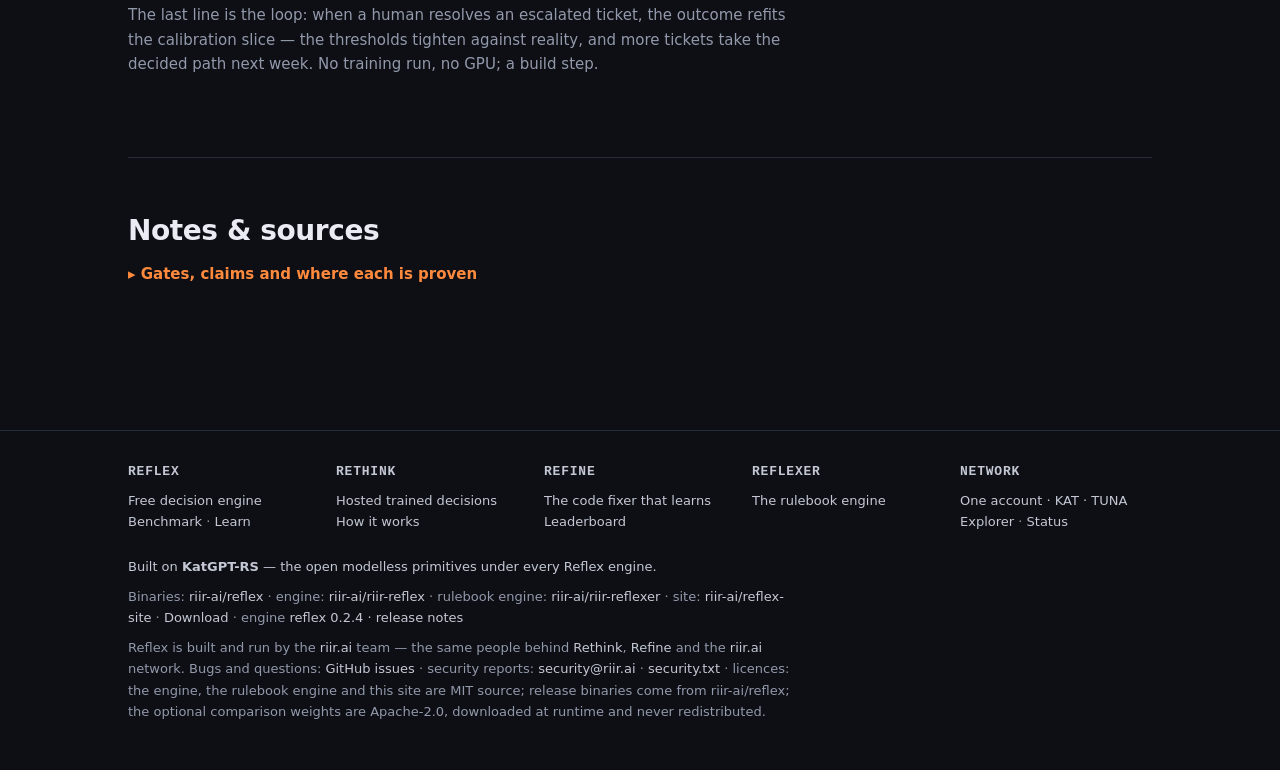
==== commit daa7e273: "chore: dist family (reflex, cargo-refine, homebrew-tap, reflex-site) moved to riir-ai org - install " ====
--- a/index.html
+++ b/index.html
@@ -356,9 +356,9 @@
   <section id="install">
     <h2><a class="hlink" href="#install">Install</a></h2>
     <p class="sub">One static binary, checksum-verified. <code>reflex --version</code> prints its feature set.</p>
-    <div class="cmd"><span class="os">macOS / Linux</span><code>curl -fsSL https://raw.githubusercontent.com/gist-rs/reflex/main/install.sh | sh</code><button data-copy="curl -fsSL https://raw.githubusercontent.com/gist-rs/reflex/main/install.sh | sh">copy</button></div>
-    <div class="cmd"><span class="os">Windows</span><code>iwr -useb https://raw.githubusercontent.com/gist-rs/reflex/main/install.ps1 | iex</code><button data-copy="iwr -useb https://raw.githubusercontent.com/gist-rs/reflex/main/install.ps1 | iex">copy</button></div>
-    <div class="cmd"><span class="os">Homebrew</span><code>brew tap gist-rs/tap &amp;&amp; brew trust gist-rs/tap &amp;&amp; brew install riir-reflex</code> <span class="hint-inline">— macOS + Linux; installs the <code>reflex</code> command (Homebrew 6+ loads third-party tap formulas only after <code>brew trust</code>)</span><button data-copy="brew tap gist-rs/tap && brew trust gist-rs/tap && brew install riir-reflex">copy</button></div>
+    <div class="cmd"><span class="os">macOS / Linux</span><code>curl -fsSL https://raw.githubusercontent.com/riir-ai/reflex/main/install.sh | sh</code><button data-copy="curl -fsSL https://raw.githubusercontent.com/riir-ai/reflex/main/install.sh | sh">copy</button></div>
+    <div class="cmd"><span class="os">Windows</span><code>iwr -useb https://raw.githubusercontent.com/riir-ai/reflex/main/install.ps1 | iex</code><button data-copy="iwr -useb https://raw.githubusercontent.com/riir-ai/reflex/main/install.ps1 | iex">copy</button></div>
+    <div class="cmd"><span class="os">Homebrew</span><code>brew tap riir-ai/tap &amp;&amp; brew trust riir-ai/tap &amp;&amp; brew install riir-reflex</code> <span class="hint-inline">— macOS + Linux; installs the <code>reflex</code> command (Homebrew 6+ loads third-party tap formulas only after <code>brew trust</code>)</span><button data-copy="brew tap riir-ai/tap && brew trust riir-ai/tap && brew install riir-reflex">copy</button></div>
     <div class="cmd"><span class="os">Scoop</span><code>scoop bucket add gist-rs https://github.com/gist-rs/scoop-bucket &amp;&amp; scoop install riir-reflex</code> <span class="hint-inline">— Windows</span><button data-copy="scoop bucket add gist-rs https://github.com/gist-rs/scoop-bucket && scoop install riir-reflex">copy</button></div>
   </section>
 
@@ -645,7 +645,7 @@
       <ul class="notes-list">
         <li><b>Every number above the fold</b> (TL;DR, chart, G1 badge) is computed in your browser from
           <a href="/data/bench.json">data/bench.json</a>, which is generated by the open harness — never hand-typed.
-          <span class="src"><a href="https://github.com/gist-rs/reflex-site/blob/HEAD/scripts/publish_bench.py">publish_bench.py</a></span></li>
+          <span class="src"><a href="https://github.com/riir-ai/reflex-site/blob/HEAD/scripts/publish_bench.py">publish_bench.py</a></span></li>
         <li><b>G1 calibration</b> — the fitted confidence must beat both the raw readout and the conformal-naive floor.
           It is not an accuracy gate; suites whose calibration window is too thin make no claim.
           <span class="src"><a href="/bench/">per-suite verdicts</a></span>
@@ -687,19 +687,19 @@
       Built on <a href="https://github.com/katopz/katgpt-rs">KatGPT-RS</a> — the open modelless primitives under every Reflex engine.
     </div>
       <div class="fine">
-      Binaries: <a href="https://github.com/gist-rs/reflex">gist-rs/reflex</a> ·
+      Binaries: <a href="https://github.com/riir-ai/reflex">riir-ai/reflex</a> ·
       engine: <a href="https://github.com/riir-ai/riir-reflex">riir-ai/riir-reflex</a> ·
       rulebook engine: <a href="https://github.com/riir-ai/riir-reflexer">riir-ai/riir-reflexer</a> ·
-      site: <a href="https://github.com/gist-rs/reflex-site">gist-rs/reflex-site</a> ·
-      <a href="https://github.com/gist-rs/reflex/releases">Download</a> ·
-      <!-- wire:version --><span data-wire-version>engine <a href="https://github.com/gist-rs/reflex/releases/tag/v0.2.4">reflex 0.2.4 · release notes</a></span><!-- /wire:version -->
+      site: <a href="https://github.com/riir-ai/reflex-site">riir-ai/reflex-site</a> ·
+      <a href="https://github.com/riir-ai/reflex/releases">Download</a> ·
+      <!-- wire:version --><span data-wire-version>engine <a href="https://github.com/riir-ai/reflex/releases/tag/v0.2.4">reflex 0.2.4 · release notes</a></span><!-- /wire:version -->
     </div>
       <div class="fine about">
-      Reflex is built and run by the <a href="https://github.com/gist-rs">riir.ai</a> team — the same people behind
+      Reflex is built and run by the <a href="https://github.com/riir-ai">riir.ai</a> team — the same people behind
       <a href="https://rethink.riir.ai/">Rethink</a>, <a href="https://refine.riir.ai/">Refine</a> and the <a href="https://riir.ai/">riir.ai</a> network.
       Bugs and questions: <a href="https://github.com/riir-ai/riir-reflex/issues">GitHub issues</a> ·
       security reports: <a href="mailto:security@riir.ai">security@riir.ai</a> · <a href="/.well-known/security.txt">security.txt</a> ·
-      licences: the engine, the rulebook engine and this site are MIT source; release binaries come from gist-rs/reflex;
+      licences: the engine, the rulebook engine and this site are MIT source; release binaries come from riir-ai/reflex;
       the optional comparison weights are Apache-2.0, downloaded at runtime and never redistributed.
       </div>
     </div>
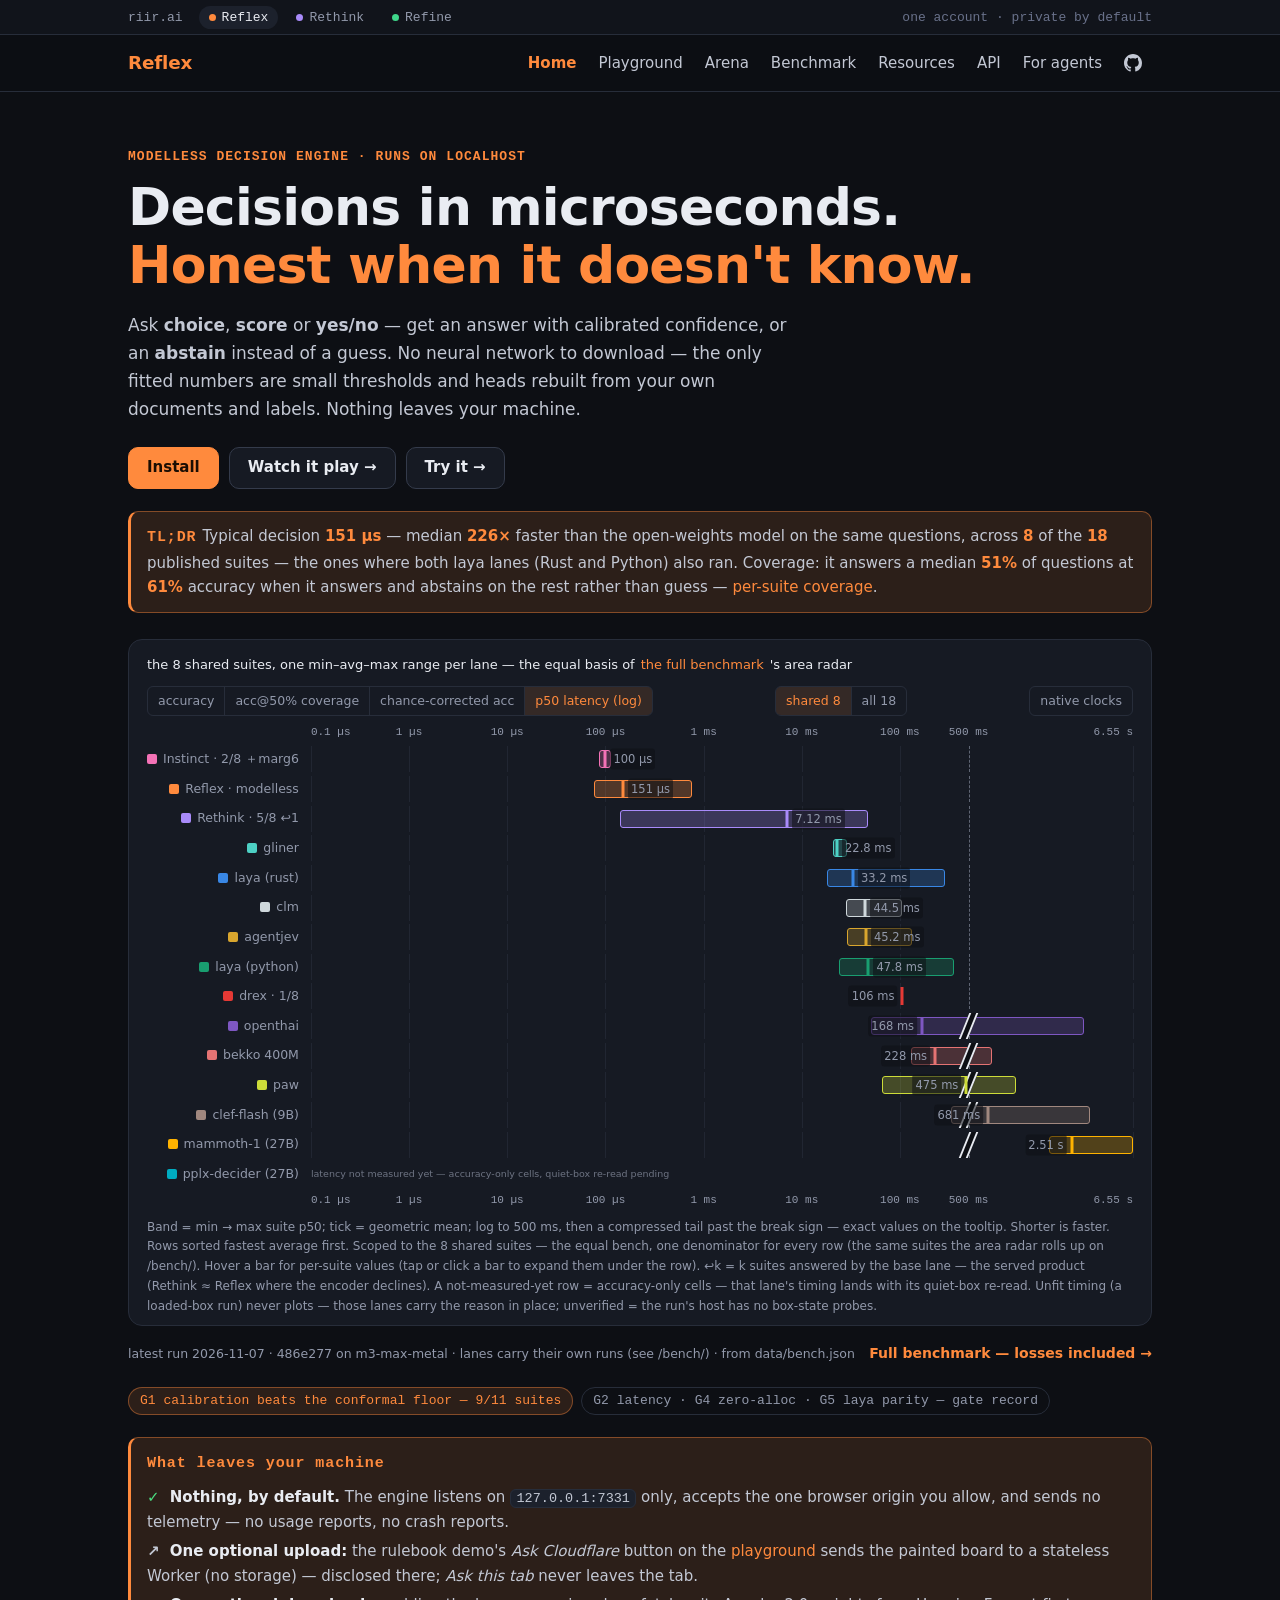
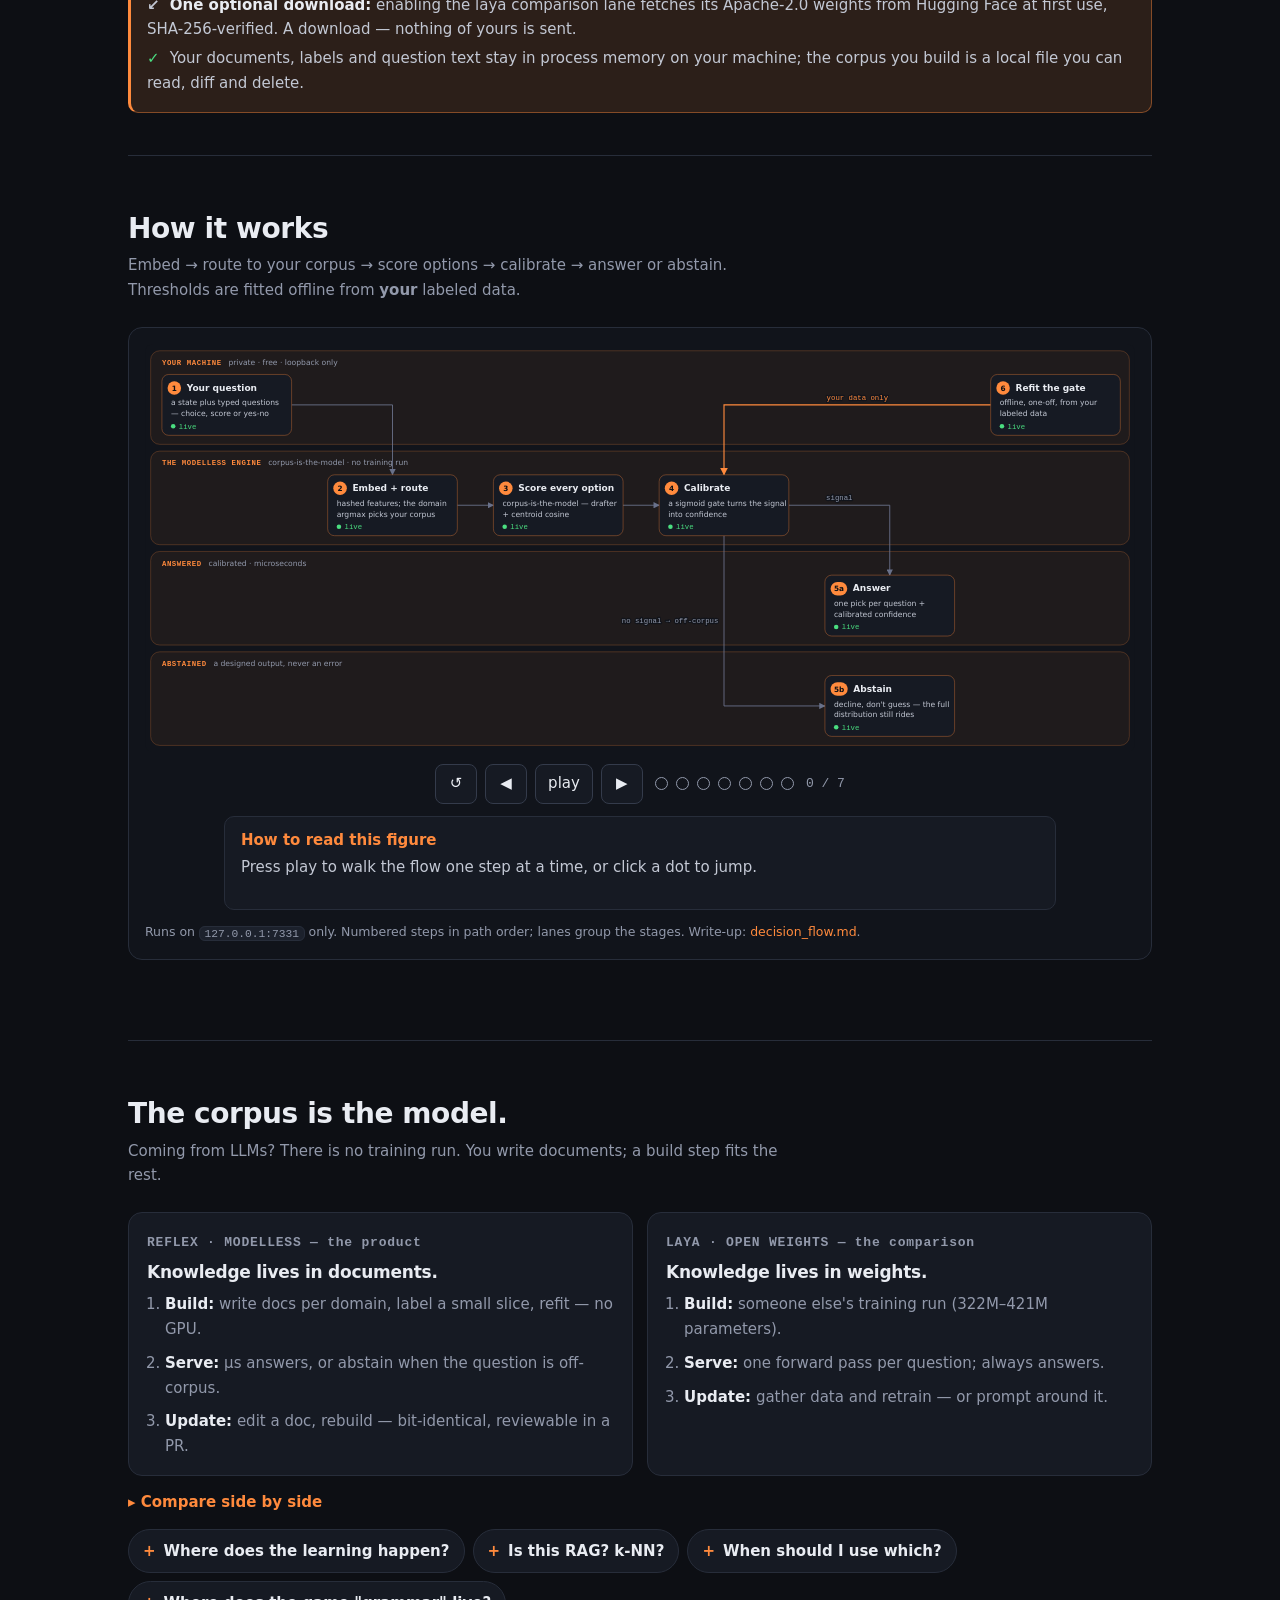
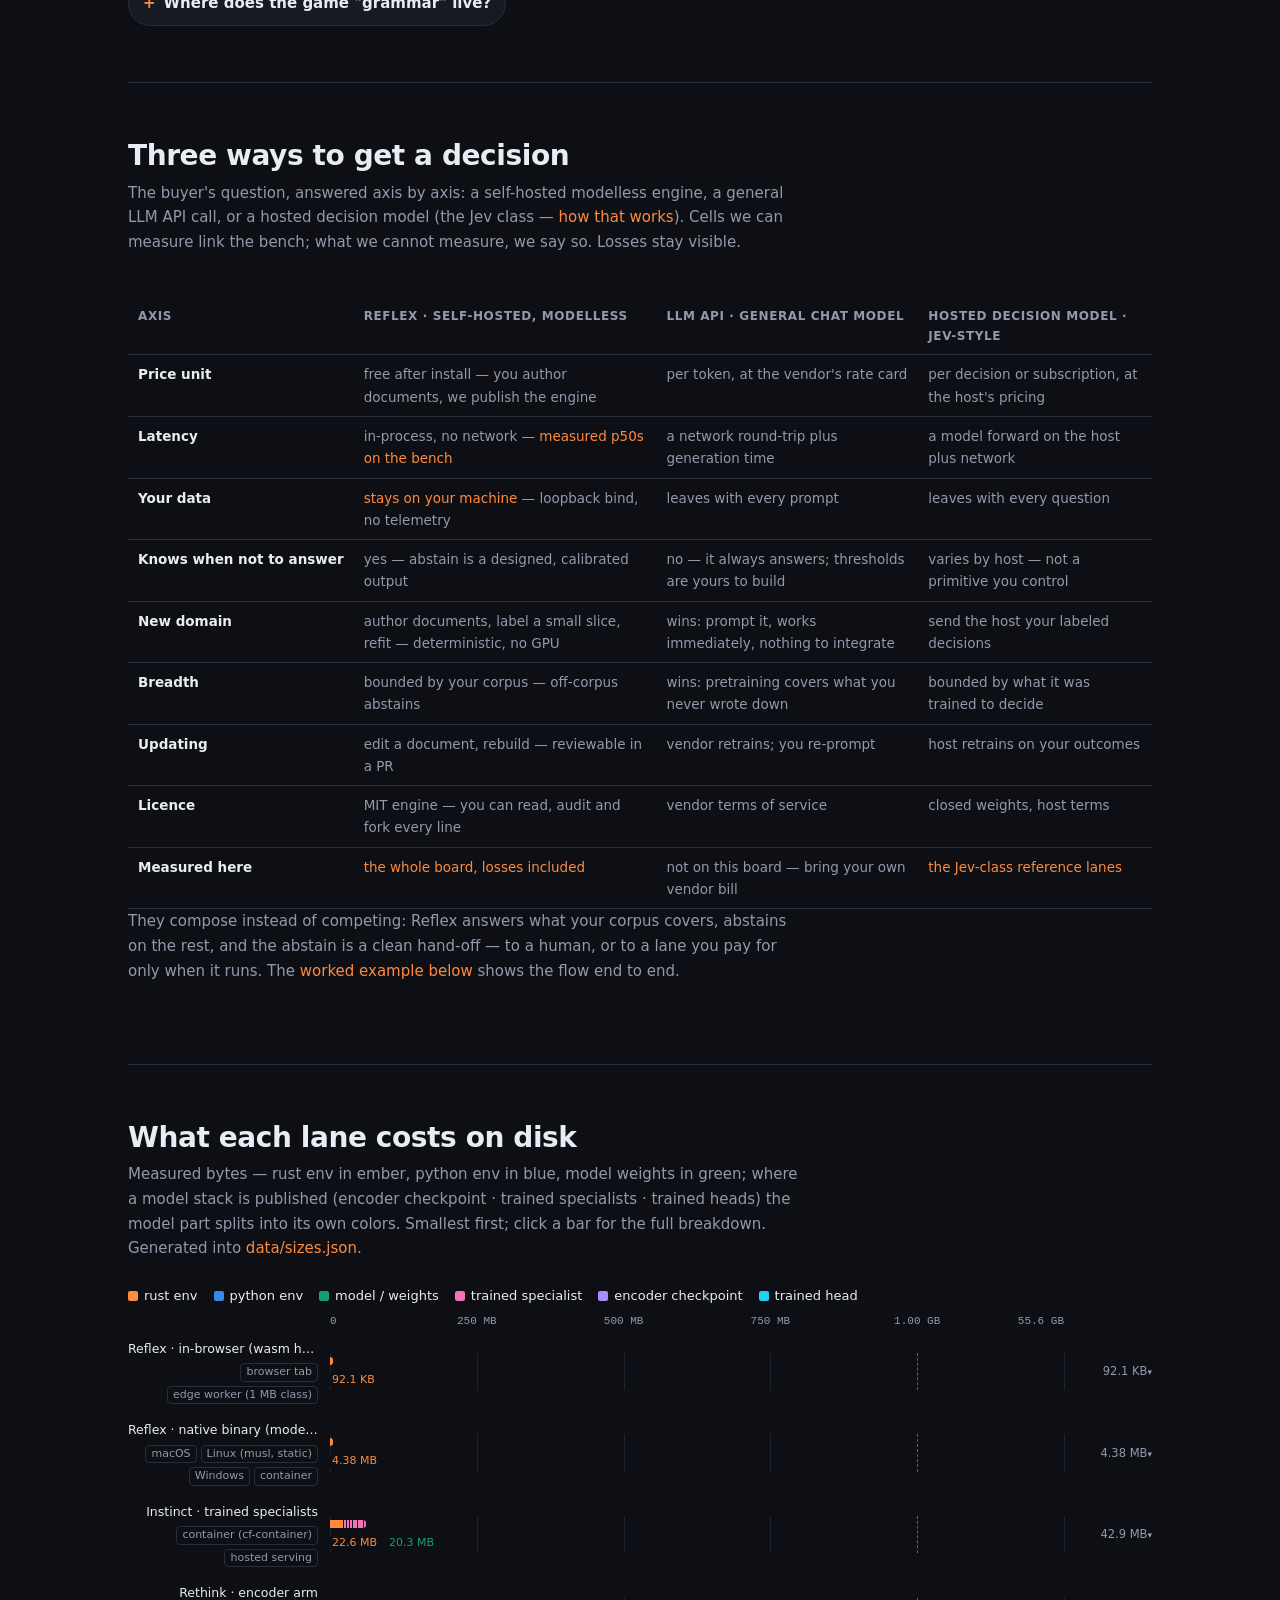
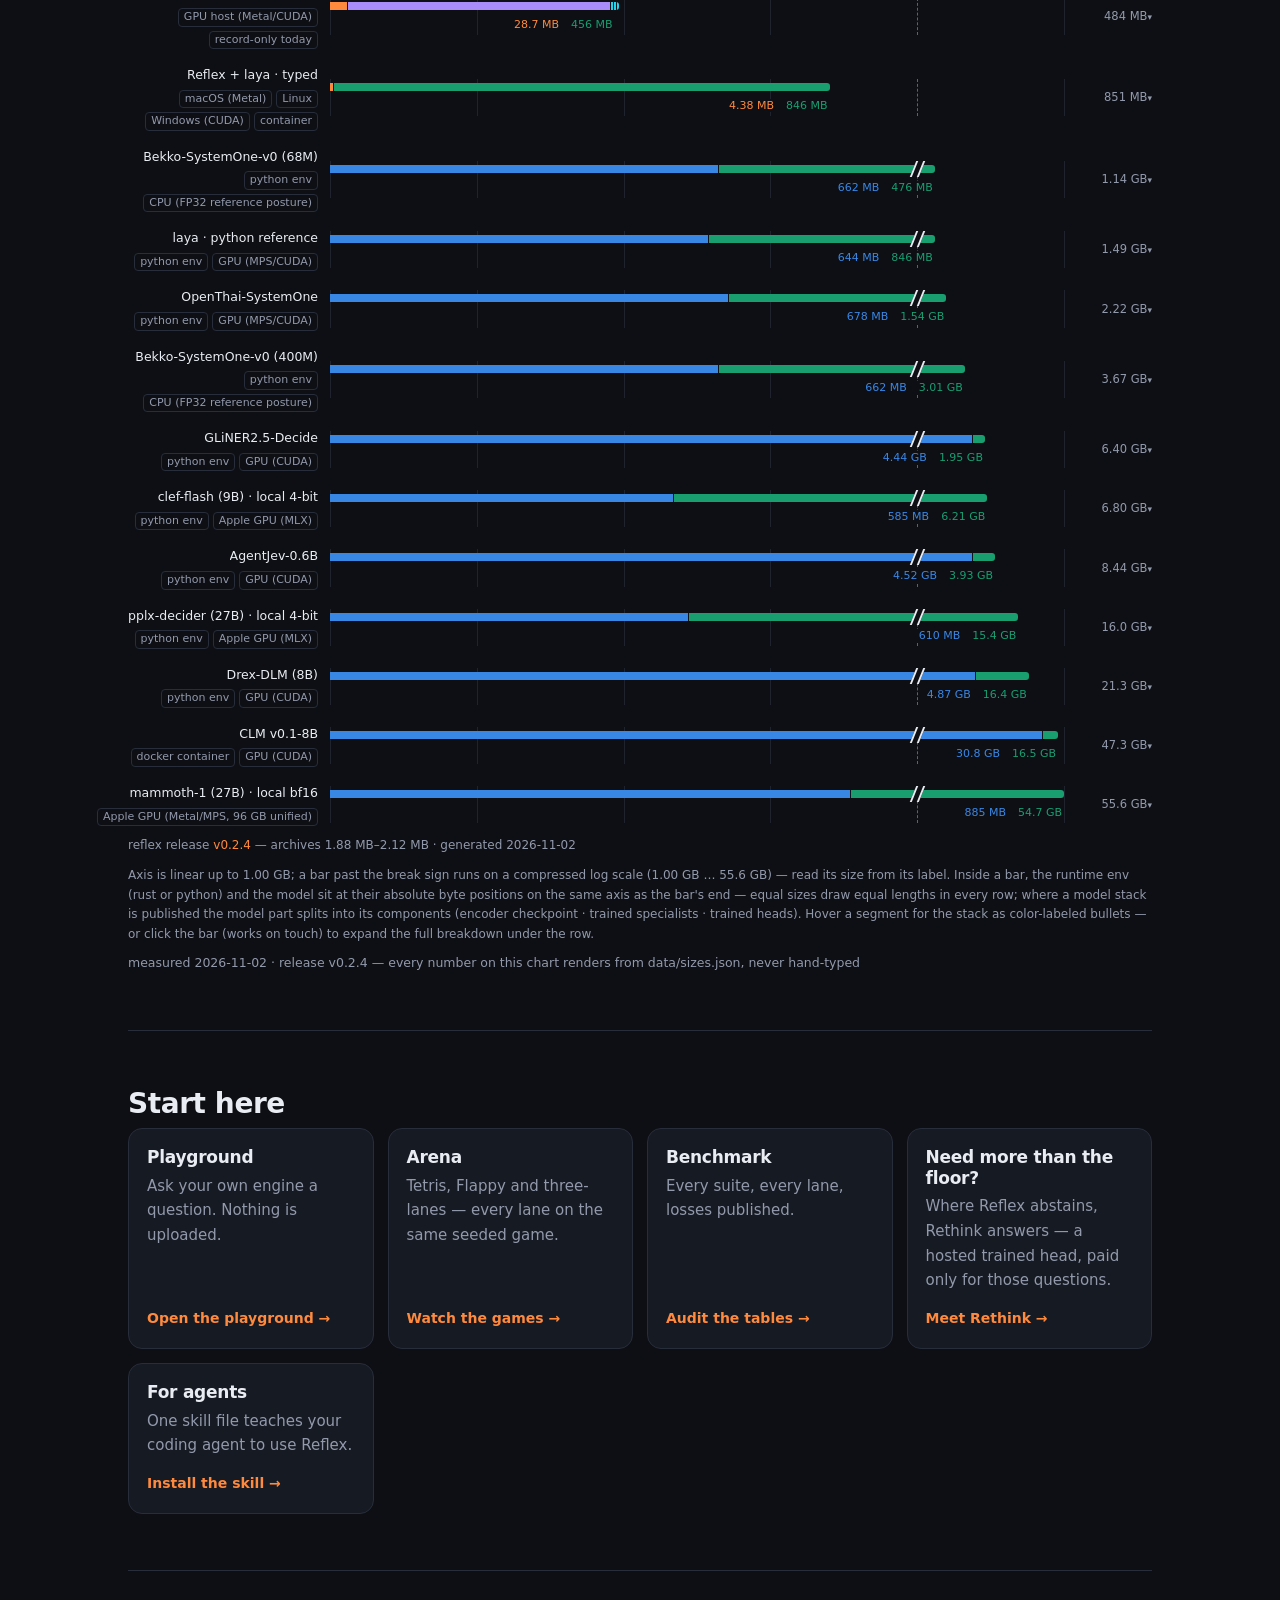
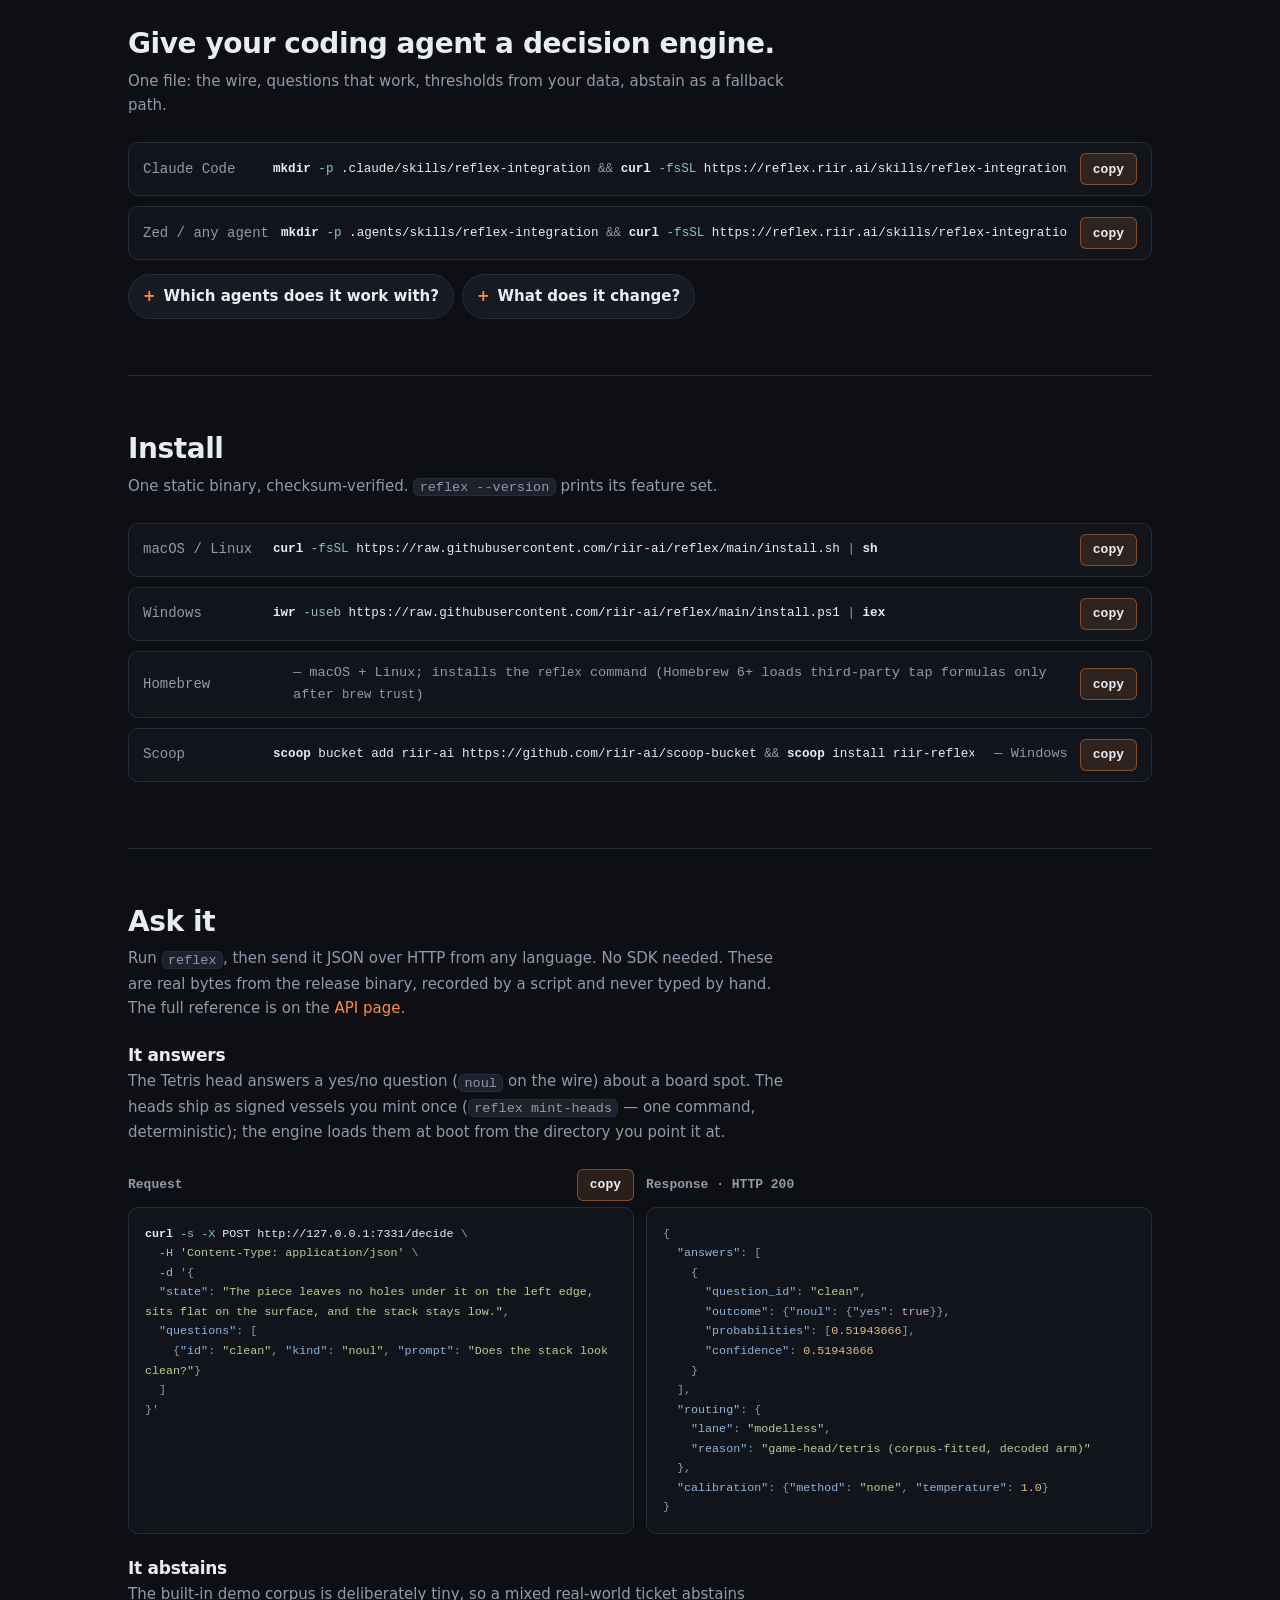
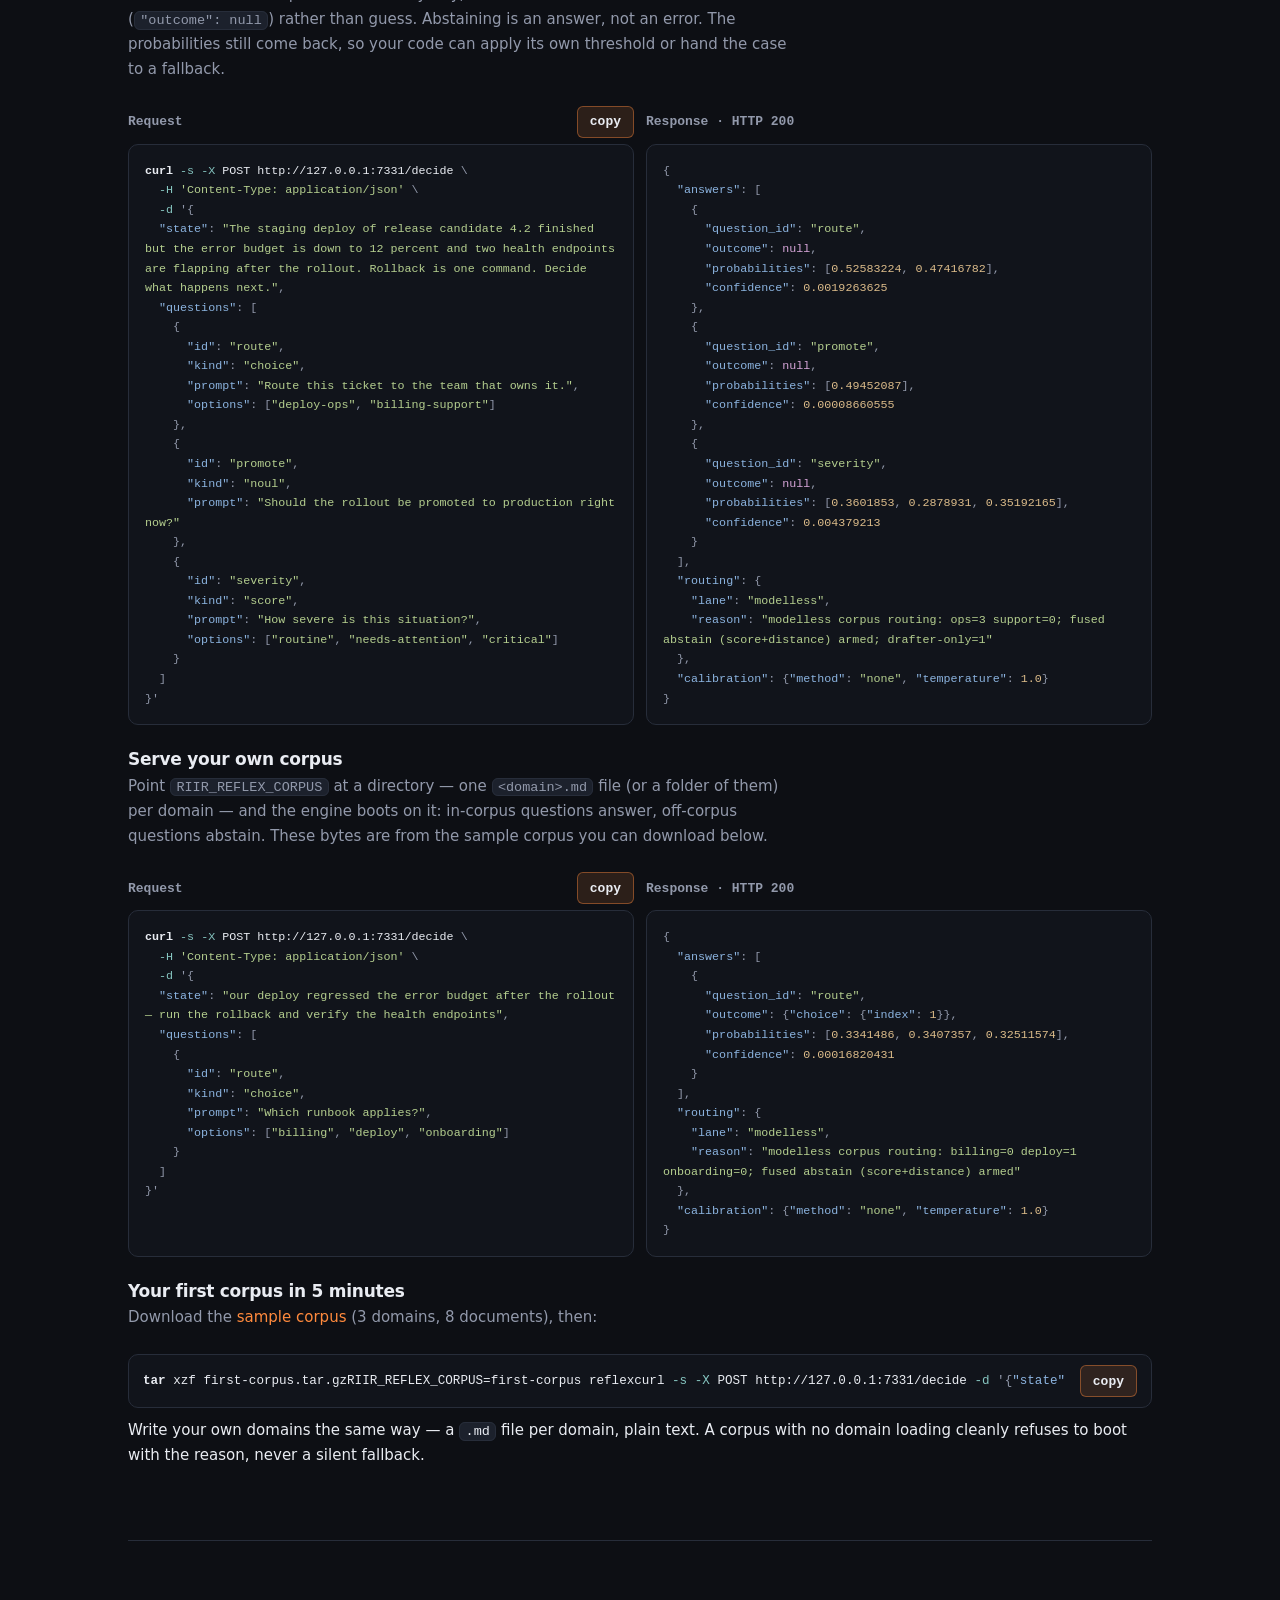
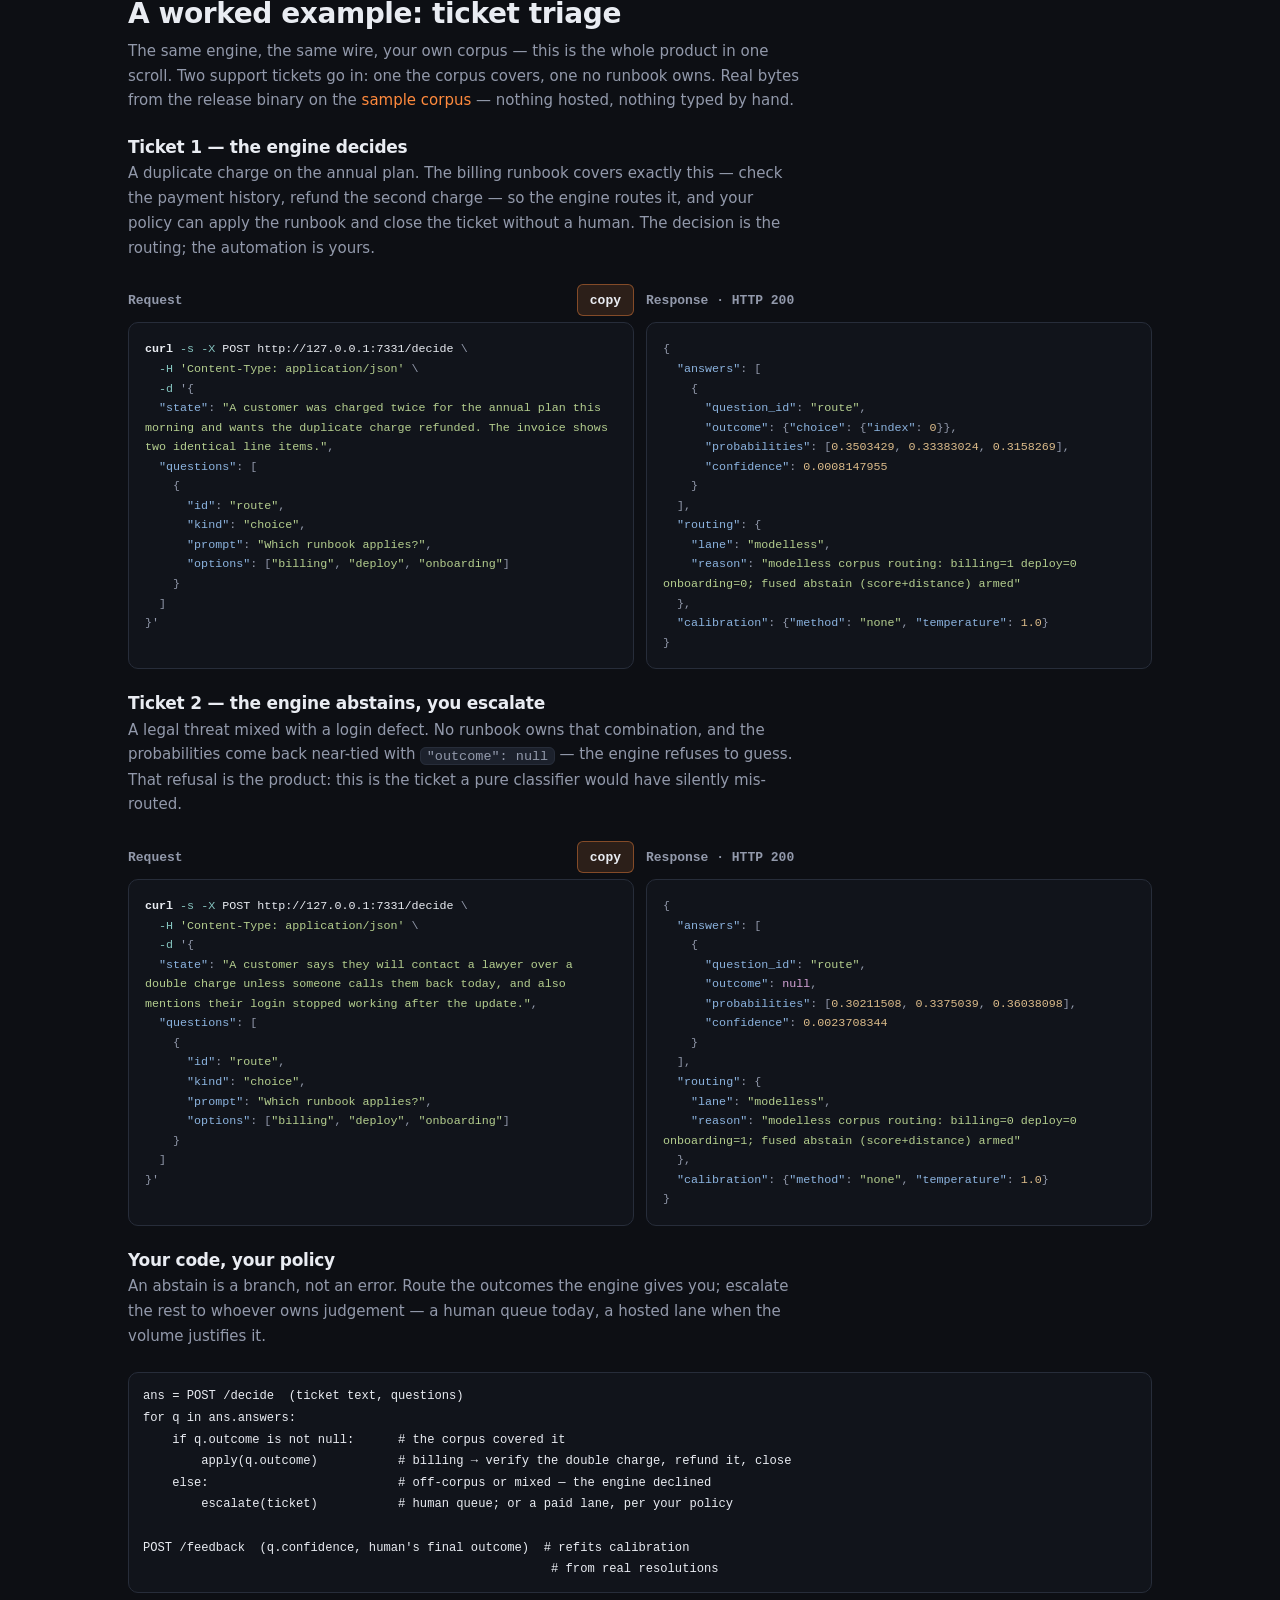
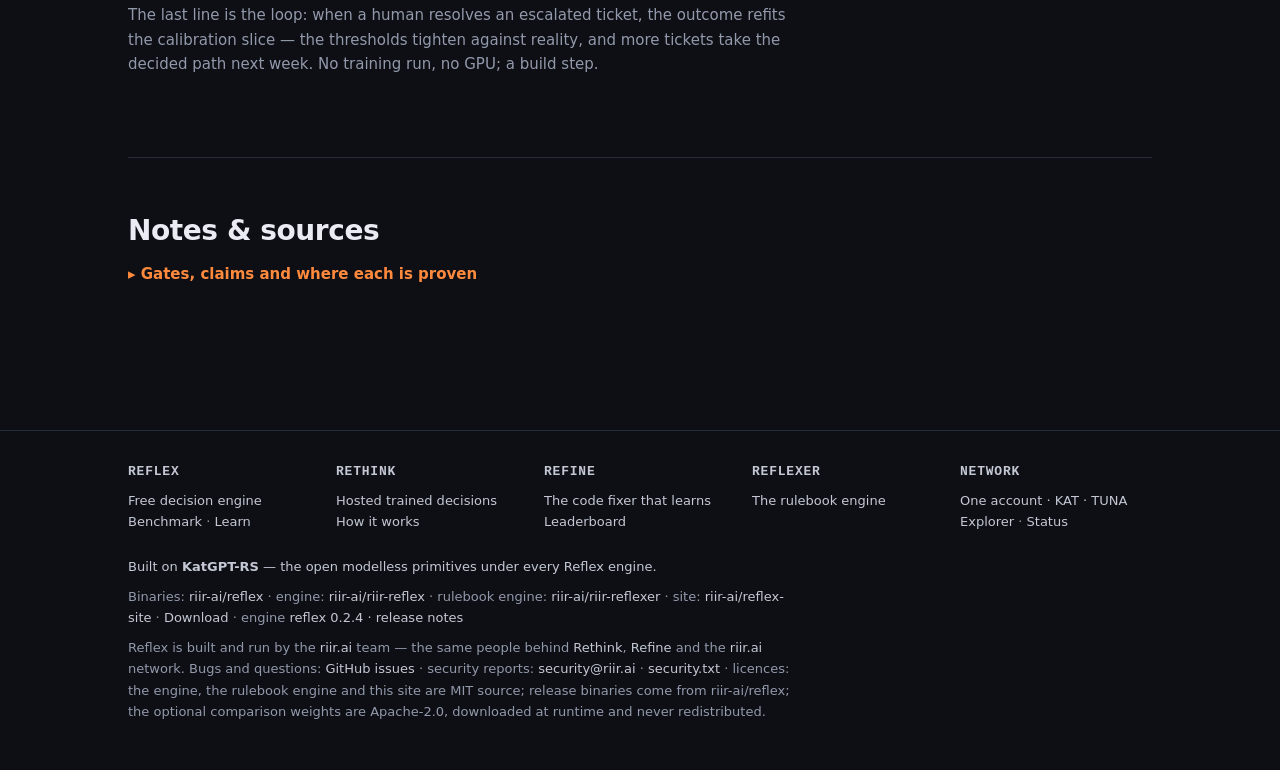
==== commit 8b7d8ca4: "fix: scoop one-liner gist-rs -> riir-ai bucket (org move) The scoop bucket moved to the riir-ai org " ====
--- a/index.html
+++ b/index.html
@@ -359,7 +359,7 @@
     <div class="cmd"><span class="os">macOS / Linux</span><code>curl -fsSL https://raw.githubusercontent.com/riir-ai/reflex/main/install.sh | sh</code><button data-copy="curl -fsSL https://raw.githubusercontent.com/riir-ai/reflex/main/install.sh | sh">copy</button></div>
     <div class="cmd"><span class="os">Windows</span><code>iwr -useb https://raw.githubusercontent.com/riir-ai/reflex/main/install.ps1 | iex</code><button data-copy="iwr -useb https://raw.githubusercontent.com/riir-ai/reflex/main/install.ps1 | iex">copy</button></div>
     <div class="cmd"><span class="os">Homebrew</span><code>brew tap riir-ai/tap &amp;&amp; brew trust riir-ai/tap &amp;&amp; brew install riir-reflex</code> <span class="hint-inline">— macOS + Linux; installs the <code>reflex</code> command (Homebrew 6+ loads third-party tap formulas only after <code>brew trust</code>)</span><button data-copy="brew tap riir-ai/tap && brew trust riir-ai/tap && brew install riir-reflex">copy</button></div>
-    <div class="cmd"><span class="os">Scoop</span><code>scoop bucket add gist-rs https://github.com/gist-rs/scoop-bucket &amp;&amp; scoop install riir-reflex</code> <span class="hint-inline">— Windows</span><button data-copy="scoop bucket add gist-rs https://github.com/gist-rs/scoop-bucket && scoop install riir-reflex">copy</button></div>
+    <div class="cmd"><span class="os">Scoop</span><code>scoop bucket add riir-ai https://github.com/riir-ai/scoop-bucket &amp;&amp; scoop install riir-reflex</code> <span class="hint-inline">— Windows</span><button data-copy="scoop bucket add riir-ai https://github.com/riir-ai/scoop-bucket && scoop install riir-reflex">copy</button></div>
   </section>
 
   <section id="try-it">
